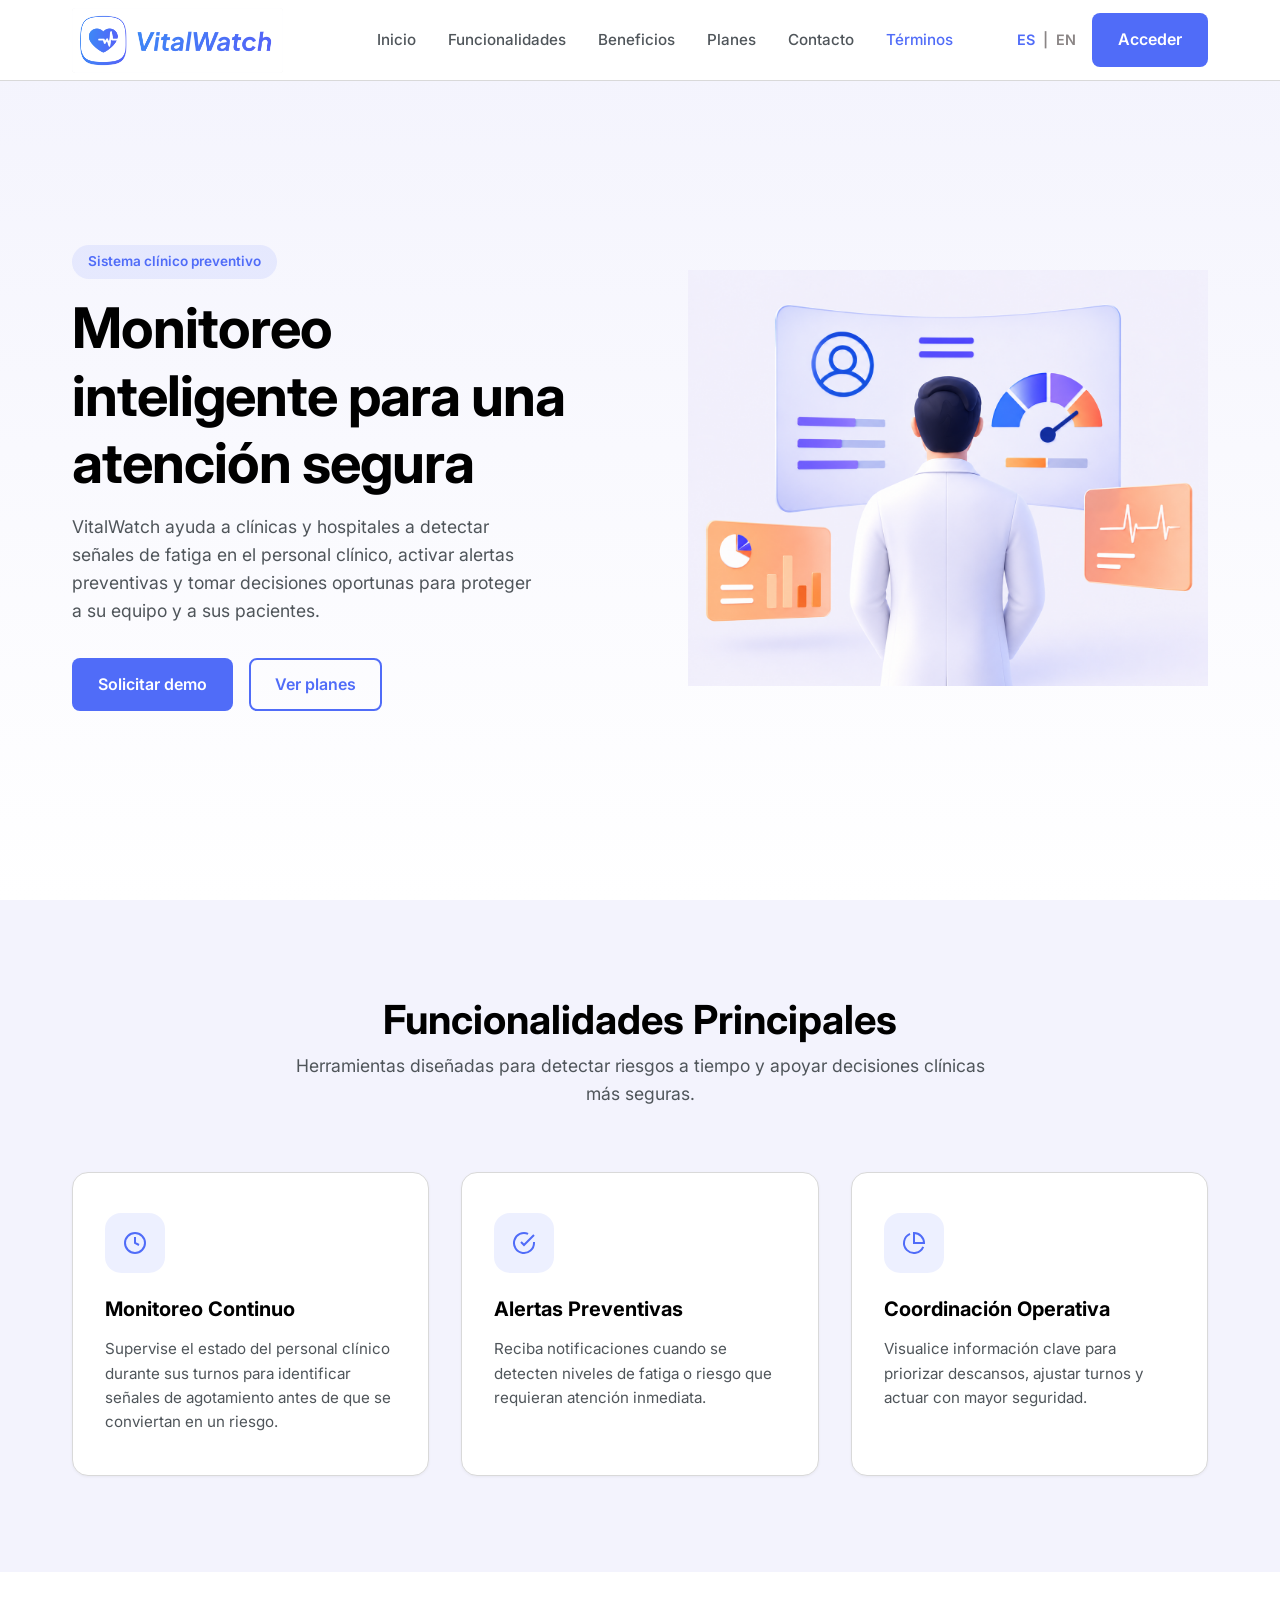
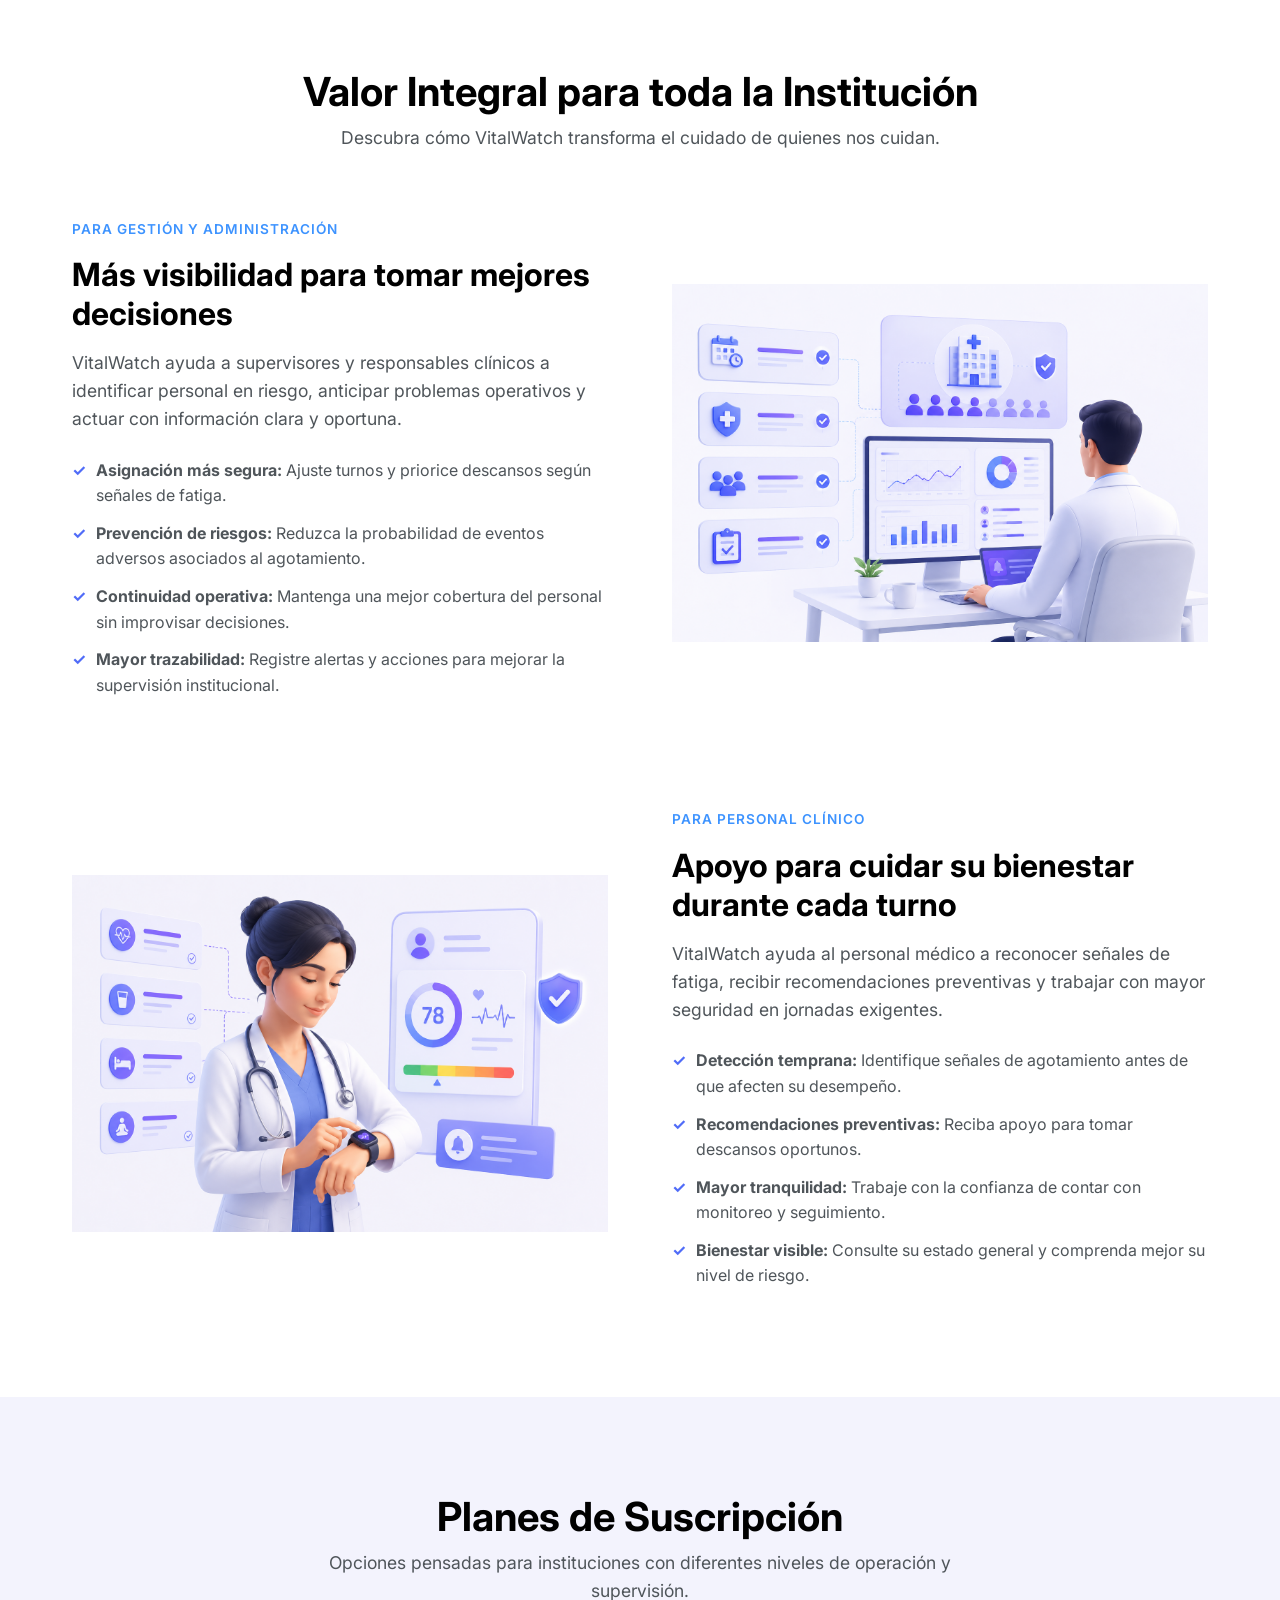
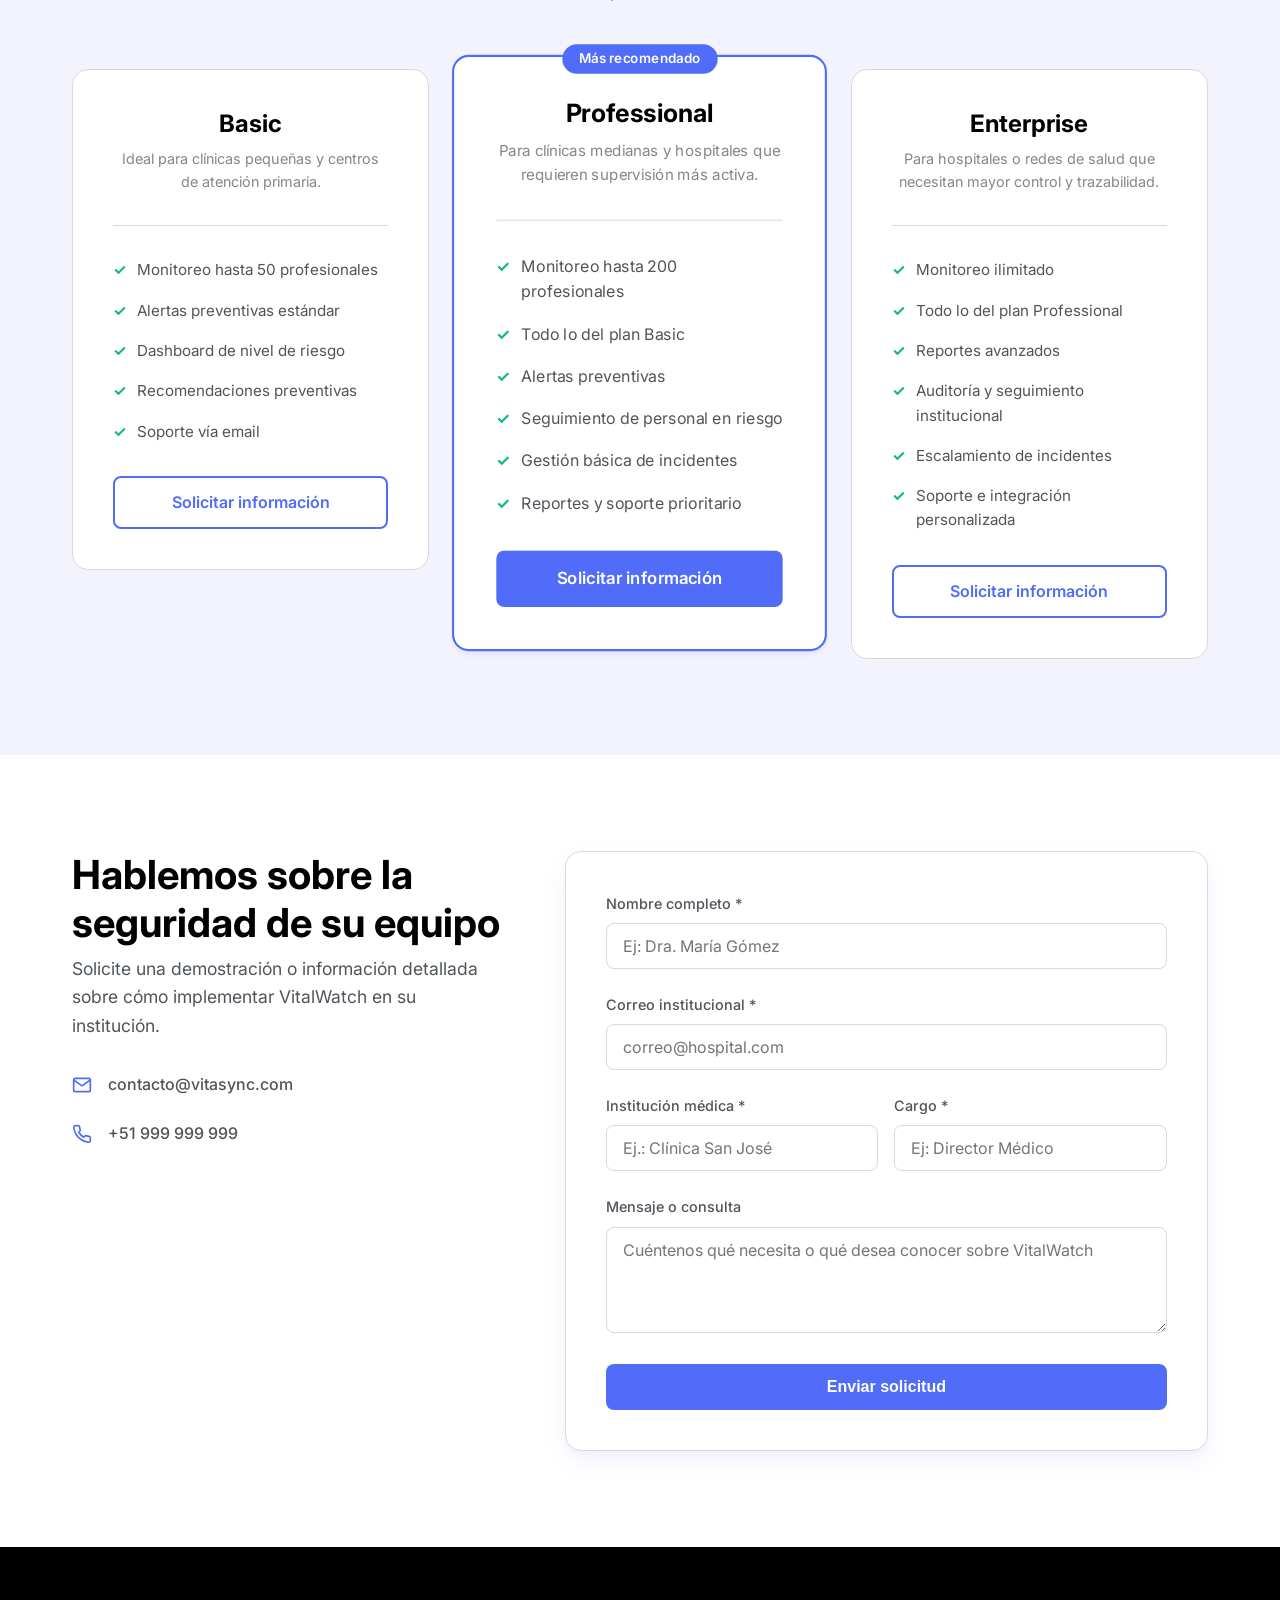
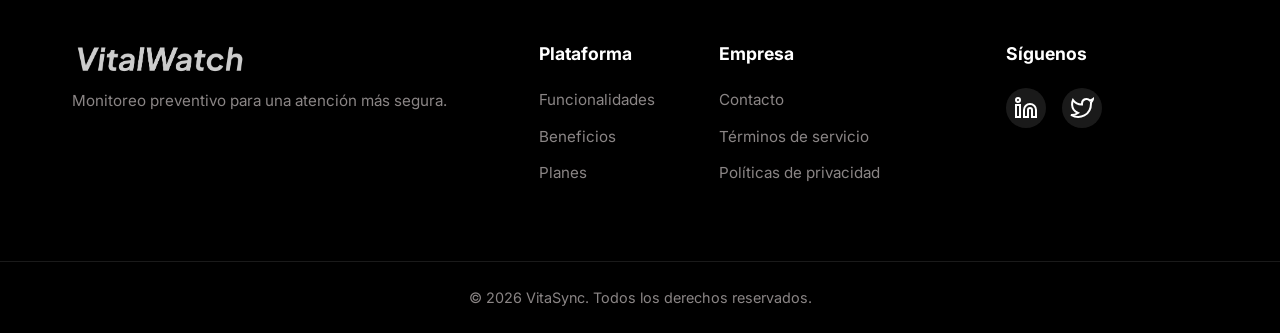
==== index.html @ 24f8541a "feat(subscription): connect landing plans to registration flow" ====
<!DOCTYPE html>
<html lang="es">

<head>
    <meta name="author" content="Equipo VitaSync">
    <meta name="description"
        content="Plataforma inteligente para el monitoreo, reporte y análisis de la fatiga en clínicas y hospitales. Optimiza la salud laboral y la seguridad del paciente con tecnología avanzada.">
    <meta name="keywords"
        content="fatiga, salud laboral, vitalwatch, clínica, hospital, prevención, monitoreo, plataforma, turnos, bienestar, personal médico">
    <meta name="copyright" content="Copyright Equipo VitaSync 2026" />
    <!--link rel="stylesheet" href="./assets/styles/desktop_styles.css"-->
    <!--link rel="stylesheet" href="./assets/styles/mobile_styles.css"-->
    <!--link href="https://fonts.googleapis.com/css2?family=Plus+Jakarta+Sans:wght@400;700&display=swap" rel="stylesheet"-->
    <!--link rel="stylesheet" href="https://cdnjs.cloudflare.com/ajax/libs/font-awesome/6.5.0/css/all.min.css"-->
    <!--script type="module" src="./assets/scripts/main.js" defer></script-->
    <!--title>VitalWatch</title-->

    <meta charset="UTF-8">
    <meta name="viewport" content="width=device-width, initial-scale=1.0">
    <title>VitalWatch | Monitoreo Inteligente para Atención Segura</title>
    <meta name="description"
        content="Plataforma de VitaSync para el monitoreo de fatiga del personal médico, prevención de riesgo clínico y continuidad operacional.">
    <link rel="preconnect" href="https://fonts.googleapis.com">
    <link rel="preconnect" href="https://fonts.gstatic.com" crossorigin>
    <link href="https://fonts.googleapis.com/css2?family=Inter:wght@300;400;500;600;700&display=swap" rel="stylesheet">
    <link rel="stylesheet" href="assets/css/styles.css">
    <link rel="icon" type="image/png" href="assets/images/logo.png">



</head>

<body>
    <!-- Header & Navigation -->
    <header class="header" id="header">
        <div class="container header-container">
            <div class="logo">
                <img src="assets/images/banner.png" alt="VitalWatch Logo" class="logo-img">
                <!-- Fallback text si no carga la imagen -->
                <span class="logo-text">VitalWatch</span>
            </div>

            <nav class="nav-menu" id="nav-menu">
                <ul class="nav-list">
                    <li><a href="index.html" class="nav-link" data-i18n="nav.home">Inicio</a></li>
                    <li><a href="index.html#funcionalidades" class="nav-link"
                            data-i18n="nav.features">Funcionalidades</a></li>
                    <li><a href="index.html#beneficios" class="nav-link" data-i18n="nav.benefits">Beneficios</a></li>
                    <li><a href="index.html#planes" class="nav-link" data-i18n="nav.plans">Planes</a></li>
                    <li><a href="index.html#contacto" class="nav-link" data-i18n="nav.contact">Contacto</a></li>
                    <li><a href="terms.html" class="nav-link active" aria-current="page"
                            data-i18n="nav.terms">Términos</a></li>
                </ul>

                <div class="nav-actions">
                    <div class="lang-selector">
                        <span class="lang active">ES</span> <span class="separator">|</span> <span
                            class="lang">EN</span>
                    </div>
                    <!-- TODO: Reemplazar "https://app.tudominio.com/login" por la URL real de tu Web App -->
                    <a href="http://localhost:4200/sign-in" rel="noopener noreferrer" class="btn btn-primary btn-login"
                        data-i18n="nav.login">Acceder</a>
                </div>
            </nav>

            <button class="mobile-toggle" id="mobile-toggle" aria-label="Abrir menú">
                <svg width="24" height="24" viewBox="0 0 24 24" fill="none" stroke="currentColor" stroke-width="2"
                    stroke-linecap="round" stroke-linejoin="round">
                    <line x1="3" y1="12" x2="21" y2="12"></line>
                    <line x1="3" y1="6" x2="21" y2="6"></line>
                    <line x1="3" y1="18" x2="21" y2="18"></line>
                </svg>
            </button>
        </div>
    </header>

    <main>
        <!-- Hero Section -->
        <section id="inicio" class="hero">
            <div class="container hero-container">
                <div class="hero-content">
                    <div class="badge" data-i18n="hero.badge">Sistema clínico preventivo</div>
                    <h1 class="hero-title" data-i18n="hero.title">Monitoreo inteligente para una atención segura</h1>
                    <p class="hero-subtitle" data-i18n="hero.subtitle">
                        VitalWatch ayuda a clínicas y hospitales a detectar señales de fatiga en el personal clínico,
                        activar alertas preventivas y tomar decisiones oportunas para proteger a su equipo y a sus
                        pacientes.
                    </p>
                    <div class="hero-cta">
                        <a href="#contacto" class="btn btn-primary" data-i18n="hero.cta.demo">Solicitar demo</a>
                        <a href="#planes" class="btn btn-outline" data-i18n="hero.cta.plans">Ver planes</a>
                    </div>
                </div>

                <img src="assets/images/monitoreo.png" alt="waza">


            </div>
        </section>

        <!-- Funcionalidades Section -->
        <section id="funcionalidades" class="section bg-light">
            <div class="container">
                <div class="section-header text-center">
                    <h2 class="section-title" data-i18n="features.title">Funcionalidades Principales</h2>
                    <p class="section-subtitle" data-i18n="features.subtitle">Herramientas diseñadas para detectar
                        riesgos a tiempo y apoyar
                        decisiones clínicas más seguras.</p>
                </div>

                <div class="features-grid">
                    <div class="feature-card">
                        <div class="feature-icon">
                            <svg width="24" height="24" viewBox="0 0 24 24" fill="none" stroke="currentColor"
                                stroke-width="2">
                                <circle cx="12" cy="12" r="10"></circle>
                                <polyline points="12 6 12 12 16 14"></polyline>
                            </svg>
                        </div>
                        <h3 class="feature-title" data-i18n="features.f1.title">Monitoreo Continuo</h3>
                        <p class="feature-desc" data-i18n="features.f1.desc">Supervise el estado del personal clínico
                            durante sus turnos para
                            identificar señales de agotamiento antes de que se conviertan en un riesgo.</p>
                    </div>
                    <div class="feature-card">
                        <div class="feature-icon">
                            <svg width="24" height="24" viewBox="0 0 24 24" fill="none" stroke="currentColor"
                                stroke-width="2">
                                <path d="M22 11.08V12a10 10 0 1 1-5.93-9.14"></path>
                                <polyline points="22 4 12 14.01 9 11.01"></polyline>
                            </svg>
                        </div>
                        <h3 class="feature-title" data-i18n="features.f2.title">Alertas Preventivas</h3>
                        <p class="feature-desc" data-i18n="features.f2.desc">Reciba notificaciones cuando se detecten
                            niveles de fatiga o riesgo que
                            requieran atención inmediata.</p>
                    </div>
                    <div class="feature-card">
                        <div class="feature-icon">
                            <svg width="24" height="24" viewBox="0 0 24 24" fill="none" stroke="currentColor"
                                stroke-width="2">
                                <path d="M21.21 15.89A10 10 0 1 1 8 2.83"></path>
                                <path d="M22 12A10 10 0 0 0 12 2v10z"></path>
                            </svg>
                        </div>
                        <h3 class="feature-title" data-i18n="features.f3.title">Coordinación Operativa</h3>
                        <p class="feature-desc" data-i18n="features.f3.desc">Visualice información clave para priorizar
                            descansos, ajustar turnos y
                            actuar con mayor seguridad.</p>
                    </div>
                </div>
            </div>
        </section>

        <!-- Beneficios Section -->
        <section id="beneficios" class="section">
            <div class="container">
                <div class="section-header text-center">
                    <h2 class="section-title" data-i18n="benefits.title">Valor Integral para toda la Institución</h2>
                    <p class="section-subtitle" data-i18n="benefits.subtitle">Descubra cómo VitalWatch transforma el
                        cuidado de quienes nos cuidan.
                    </p>
                </div>

                <div class="benefits-wrapper">
                    <!-- Beneficios Gestión -->
                    <div class="benefit-block image-right">
                        <div class="benefit-content">
                            <span class="benefit-tag" data-i18n="benefits.b1.tag">Para Gestión y Administración</span>
                            <h3 class="benefit-title" data-i18n="benefits.b1.title">Más visibilidad para tomar mejores
                                decisiones</h3>
                            <p class="benefit-desc" data-i18n="benefits.b1.desc">VitalWatch ayuda a supervisores y
                                responsables clínicos a
                                identificar personal en riesgo, anticipar problemas operativos y actuar con información
                                clara y oportuna.</p>
                            <ul class="benefit-list">
                                <li data-i18n="benefits.b1.l1"><strong>Asignación más segura:</strong> Ajuste turnos y
                                    priorice descansos según
                                    señales de fatiga.</li>
                                <li data-i18n="benefits.b1.l2"><strong>Prevención de riesgos:</strong> Reduzca la
                                    probabilidad de eventos adversos
                                    asociados al agotamiento.</li>
                                <li data-i18n="benefits.b1.l3"><strong>Continuidad operativa:</strong> Mantenga una
                                    mejor cobertura del personal
                                    sin improvisar decisiones.</li>
                                <li data-i18n="benefits.b1.l4"><strong>Mayor trazabilidad</strong> Registre alertas y
                                    acciones para mejorar la
                                    supervisión institucional.</li>
                            </ul>
                        </div>

                        <img src="assets/images/gestion_administracion.png">

                    </div>

                    <!-- Beneficios Clínico -->
                    <div class="benefit-block image-left">

                        <img src="assets/images/personal_clinico.png">
                        <div class="benefit-content">
                            <span class="benefit-tag" data-i18n="benefits.b2.tag">Para Personal Clínico</span>
                            <h3 class="benefit-title" data-i18n="benefits.b2.title">Apoyo para cuidar su bienestar
                                durante cada turno</h3>
                            <p class="benefit-desc" data-i18n="benefits.b2.desc">VitalWatch ayuda al personal médico a
                                reconocer señales de fatiga,
                                recibir recomendaciones preventivas y trabajar con mayor seguridad en jornadas
                                exigentes.</p>
                            <ul class="benefit-list">
                                <li data-i18n="benefits.b2.l1"><strong>Detección temprana:</strong> Identifique señales
                                    de agotamiento antes de que
                                    afecten su desempeño.</li>
                                <li data-i18n="benefits.b2.l2"><strong>Recomendaciones preventivas:</strong> Reciba
                                    apoyo para tomar descansos
                                    oportunos.</li>
                                <li data-i18n="benefits.b2.l3"><strong>Mayor tranquilidad:</strong> Trabaje con la
                                    confianza de contar con
                                    monitoreo y seguimiento.</li>
                                <li data-i18n="benefits.b2.l4"><strong>Bienestar visible:</strong> Consulte su estado
                                    general y comprenda mejor su
                                    nivel de riesgo.</li>
                            </ul>
                        </div>
                    </div>
                </div>
            </div>
        </section>

        <!-- Planes Section -->
        <section id="planes" class="section bg-light">
            <div class="container">
                <div class="section-header text-center">
                    <h2 class="section-title" data-i18n="plans.title">Planes de Suscripción</h2>
                    <p class="section-subtitle" data-i18n="plans.subtitle">Opciones pensadas para instituciones con
                        diferentes niveles de operación
                        y supervisión.
                    </p>
                </div>

                <div class="pricing-grid">
                    <!-- Basic Plan -->
                    <div class="pricing-card">
                        <div class="pricing-header">
                            <h3 class="plan-name" data-i18n="plans.basic.name">Basic</h3>
                            <p class="plan-desc" data-i18n="plans.basic.desc">Ideal para clínicas pequeñas y centros de
                                atención primaria.</p>
                        </div>
                        <div class="pricing-features">
                            <ul>
                                <li data-i18n="plans.basic.l1">Monitoreo hasta 50 profesionales</li>
                                <li data-i18n="plans.basic.l2">Alertas preventivas estándar</li>
                                <li data-i18n="plans.basic.l3">Dashboard de nivel de riesgo</li>
                                <li data-i18n="plans.basic.l4">Recomendaciones preventivas</li>
                                <li data-i18n="plans.basic.l5">Soporte vía email</li>
                            </ul>
                        </div>
                        <div class="pricing-cta">
                            <a href="http://localhost:4200/register-organization/basic" class="btn btn-outline plan-btn"
                                data-i18n="plans.cta">Solicitar
                                información</a>
                        </div>
                    </div>

                    <!-- Professional Plan -->
                    <div class="pricing-card popular">
                        <div class="popular-badge" data-i18n="plans.popular.badge">Más recomendado</div>
                        <div class="pricing-header">
                            <h3 class="plan-name" data-i18n="plans.pro.name">Professional</h3>
                            <p class="plan-desc" data-i18n="plans.pro.desc">Para clínicas medianas y hospitales que
                                requieren supervisión más
                                activa.</p>
                        </div>
                        <div class="pricing-features">
                            <ul>
                                <li data-i18n="plans.pro.l1">Monitoreo hasta 200 profesionales</li>
                                <li data-i18n="plans.pro.l2">Todo lo del plan Basic</li>
                                <li data-i18n="plans.pro.l3">Alertas preventivas</li>
                                <li data-i18n="plans.pro.l4">Seguimiento de personal en riesgo</li>
                                <li data-i18n="plans.pro.l5">Gestión básica de incidentes</li>
                                <li data-i18n="plans.pro.l6">Reportes y soporte prioritario</li>
                            </ul>
                        </div>
                        <div class="pricing-cta">
                            <a href="http://localhost:4200/register-organization/professional"
                                class="btn btn-primary plan-btn" data-i18n="plans.cta">Solicitar
                                información</a>
                        </div>
                    </div>

                    <!-- Enterprise Plan -->
                    <div class="pricing-card">
                        <div class="pricing-header">
                            <h3 class="plan-name" data-i18n="plans.ent.name">Enterprise</h3>
                            <p class="plan-desc" data-i18n="plans.ent.desc">Para hospitales o redes de salud que
                                necesitan mayor control y
                                trazabilidad.</p>
                        </div>
                        <div class="pricing-features">
                            <ul>
                                <li data-i18n="plans.ent.l1">Monitoreo ilimitado</li>
                                <li data-i18n="plans.ent.l2">Todo lo del plan Professional</li>
                                <li data-i18n="plans.ent.l3">Reportes avanzados</li>
                                <li data-i18n="plans.ent.l4">Auditoría y seguimiento institucional</li>
                                <li data-i18n="plans.ent.l5">Escalamiento de incidentes</li>
                                <li data-i18n="plans.ent.l6">Soporte e integración personalizada</li>
                            </ul>
                        </div>
                        <div class="pricing-cta">
                            <a href="http://localhost:4200/register-organization/enterprise"
                                class="btn btn-outline plan-btn" data-i18n="plans.cta">Solicitar
                                información</a>
                        </div>
                    </div>
                </div>
            </div>
        </section>

        <!-- Contact Section -->

        <section id="contacto" class="section">

            <div class="container contact-container">
                <div class="contact-info">
                    <h2 class="section-title" data-i18n="contact.title">Hablemos sobre la seguridad de su equipo</h2>
                    <p class="section-subtitle" style="text-align: left; margin: 0 auto 2rem 0;"
                        data-i18n="contact.subtitle">
                        Solicite una demostración o información detallada sobre cómo implementar VitalWatch en su
                        institución.
                    </p>
                    <div class="contact-details">
                        <div class="contact-item">
                            <svg width="20" height="20" viewBox="0 0 24 24" fill="none" stroke="currentColor"
                                stroke-width="2">
                                <path d="M4 4h16c1.1 0 2 .9 2 2v12c0 1.1-.9 2-2 2H4c-1.1 0-2-.9-2-2V6c0-1.1.9-2 2-2z">
                                </path>
                                <polyline points="22,6 12,13 2,6"></polyline>
                            </svg>
                            <span>contacto@vitasync.com</span>
                        </div>
                        <div class="contact-item">
                            <svg width="20" height="20" viewBox="0 0 24 24" fill="none" stroke="currentColor"
                                stroke-width="2">
                                <path
                                    d="M22 16.92v3a2 2 0 0 1-2.18 2 19.79 19.79 0 0 1-8.63-3.07 19.5 19.5 0 0 1-6-6 19.79 19.79 0 0 1-3.07-8.67A2 2 0 0 1 4.11 2h3a2 2 0 0 1 2 1.72 12.84 12.84 0 0 0 .7 2.81 2 2 0 0 1-.45 2.11L8.09 9.91a16 16 0 0 0 6 6l1.27-1.27a2 2 0 0 1 2.11-.45 12.84 12.84 0 0 0 2.81.7A2 2 0 0 1 22 16.92z">
                                </path>
                            </svg>
                            <span>+51 999 999 999</span>
                        </div>
                    </div>
                </div>

                <div class="contact-form-wrapper">
                    <form id="contactForm" class="contact-form">
                        <div class="form-group">
                            <label for="nombre" data-i18n="contact.form.name">Nombre completo *</label>
                            <input type="text" id="nombre" name="nombre" required placeholder="Ej: Dra. María Gómez"
                                data-i18n="contact.form.name.ph">
                        </div>
                        <div class="form-group">
                            <label for="correo" data-i18n="contact.form.email">Correo institucional *</label>
                            <input type="email" id="correo" name="correo" required placeholder="correo@hospital.com"
                                data-i18n="contact.form.email.ph">
                        </div>
                        <div class="form-row">
                            <div class="form-group">
                                <label for="institucion" data-i18n="contact.form.inst">Institución médica *</label>
                                <input type="text" id="institucion" name="institucion" required
                                    placeholder="Ej.: Clínica San José" data-i18n="contact.form.inst.ph">
                            </div>
                            <div class="form-group">
                                <label for="cargo" data-i18n="contact.form.role">Cargo *</label>
                                <input type="text" id="cargo" name="cargo" required placeholder="Ej: Director Médico"
                                    data-i18n="contact.form.role.ph">
                            </div>
                        </div>
                        <div class="form-group">
                            <label for="mensaje" data-i18n="contact.form.msg">Mensaje o consulta</label>
                            <textarea id="mensaje" name="mensaje" rows="4"
                                placeholder="Cuéntenos qué necesita o qué desea conocer sobre VitalWatch"
                                data-i18n="contact.form.msg.ph"></textarea>
                        </div>
                        <button type="submit" class="btn btn-primary btn-block" data-i18n="contact.form.submit">Enviar
                            solicitud</button>

                        <div id="formSuccess" class="form-success hidden">
                            <svg width="24" height="24" viewBox="0 0 24 24" fill="none" stroke="#22c55e"
                                stroke-width="2">
                                <path d="M22 11.08V12a10 10 0 1 1-5.93-9.14"></path>
                                <polyline points="22 4 12 14.01 9 11.01"></polyline>
                            </svg>
                            <span data-i18n="contact.form.success">¡Mensaje recibido! Nos contactaremos a la
                                brevedad.</span>
                        </div>
                    </form>
                </div>
            </div>
        </section>

        <!-- Footer -->
        <footer class="footer">
            <div class="container footer-container">
                <div class="footer-brand">
                    <img src="assets/images/text-title.png" alt="VitaSync Logo" class="footer-logo"
                        style="filter: brightness(0) invert(1); opacity: 0.8; height: 30px;">
                    <p class="footer-tagline" data-i18n="footer.tagline">Monitoreo preventivo para una atención más
                        segura.</p>
                </div>

                <div class="footer-links">
                    <div class="link-column">
                        <h4 data-i18n="footer.platform">Plataforma</h4>
                        <a href="#funcionalidades" data-i18n="nav.features">Funcionalidades</a>
                        <a href="#beneficios" data-i18n="nav.benefits">Beneficios</a>
                        <a href="#planes" data-i18n="nav.plans">Planes</a>
                    </div>
                    <div class="link-column">
                        <h4 data-i18n="footer.company">Empresa</h4>
                        <a href="#contacto" data-i18n="nav.contact">Contacto</a>
                        <a href="terms.html" data-i18n="footer.tos">Términos de servicio</a>
                        <a href="#" data-i18n="footer.privacy">Políticas de privacidad</a>
                    </div>
                </div>

                <div class="footer-social">
                    <h4 data-i18n="footer.follow">Síguenos</h4>
                    <div class="social-icons">
                        <a href="#" aria-label="LinkedIn">
                            <svg width="24" height="24" viewBox="0 0 24 24" fill="none" stroke="currentColor"
                                stroke-width="2">
                                <path
                                    d="M16 8a6 6 0 0 1 6 6v7h-4v-7a2 2 0 0 0-2-2 2 2 0 0 0-2 2v7h-4v-7a6 6 0 0 1 6-6z">
                                </path>
                                <rect x="2" y="9" width="4" height="12"></rect>
                                <circle cx="4" cy="4" r="2"></circle>
                            </svg>
                        </a>
                        <a href="#" aria-label="Twitter">
                            <svg width="24" height="24" viewBox="0 0 24 24" fill="none" stroke="currentColor"
                                stroke-width="2">
                                <path
                                    d="M23 3a10.9 10.9 0 0 1-3.14 1.53 4.48 4.48 0 0 0-7.86 3v1A10.66 10.66 0 0 1 3 4s-4 9 5 13a11.64 11.64 0 0 1-7 2c9 5 20 0 20-11.5a4.5 4.5 0 0 0-.08-.83A7.72 7.72 0 0 0 23 3z">
                                </path>
                            </svg>
                        </a>
                    </div>
                </div>
            </div>
            <div class="footer-bottom">
                <div class="container">
                    <p data-i18n="footer.copy">&copy; 2026 VitaSync. Todos los derechos reservados.</p>
                </div>
            </div>
        </footer>

        <script src="assets/scripts/i18n.js"></script>
        <script src="assets/scripts/main.js"></script>
</body>

</html>
---- assets/css/styles.css ----
/* ==========================================================================
   CSS Variables & Tokens
   ========================================================================== */
:root {
    /* Colors */
    --primary-500: #506CF8;
    --primary-400: #65A8FB;
    --primary-600: #3D93FF;
    --primary-700: #1678F2;

    --neutral-900: #000000;
    --neutral-700: #4F555A;
    --neutral-400: #8A8585;
    --neutral-200: #D9D9D9;

    --bg-light: #F3F3FD;
    --bg-white: #FFFFFF;

    --success: #10B981;
    --warning: #F59E0B;
    --danger: #EF4444;

    /* Typography */
    --font-main: 'Inter', sans-serif;

    /* Spacing */
    --space-sm: 0.5rem;
    --space-md: 1rem;
    --space-lg: 2rem;
    --space-xl: 4rem;
    --space-2xl: 6rem;

    /* Effects */
    --shadow-sm: 0 1px 3px rgba(0, 0, 0, 0.05);
    --shadow-md: 0 4px 6px -1px rgba(0, 0, 0, 0.05), 0 2px 4px -1px rgba(0, 0, 0, 0.03);
    --shadow-lg: 0 10px 25px -3px rgba(80, 108, 248, 0.1), 0 4px 6px -2px rgba(80, 108, 248, 0.05);
    --radius-md: 8px;
    --radius-lg: 16px;
    --transition: all 0.3s ease;
}

/* ==========================================================================
   Reset & Base Styles
   ========================================================================== */
* {
    margin: 0;
    padding: 0;
    box-sizing: border-box;
}

html {
    scroll-behavior: smooth;
}

body {
    font-family: var(--font-main);
    color: var(--neutral-700);
    line-height: 1.6;
    background-color: var(--bg-white);
    overflow-x: hidden;
}

h1,
h2,
h3,
h4,
h5,
h6 {
    color: var(--neutral-900);
    font-weight: 700;
    line-height: 1.2;
}

a {
    text-decoration: none;
    color: var(--primary-500);
    transition: var(--transition);
}

ul {
    list-style: none;
}

img {
    max-width: 100%;
    height: auto;
    display: block;
}

/* Utilities */
.container {
    width: 100%;
    max-width: 1200px;
    margin: 0 auto;
    padding: 0 var(--space-lg);
}

.text-center {
    text-align: center;
}

.bg-light {
    background-color: var(--bg-light);
}

.hidden {
    display: none !important;
}

/* ==========================================================================
   Buttons
   ========================================================================== */
.btn {
    display: inline-flex;
    align-items: center;
    justify-content: center;
    padding: 0.75rem 1.5rem;
    border-radius: var(--radius-md);
    font-weight: 600;
    font-size: 1rem;
    cursor: pointer;
    transition: var(--transition);
    border: 2px solid transparent;
}

.btn-primary {
    background-color: var(--primary-500);
    color: var(--bg-white);
}

.btn-primary:hover {
    background-color: var(--primary-700);
    transform: translateY(-2px);
    box-shadow: var(--shadow-md);
}

.btn-outline {
    background-color: transparent;
    color: var(--primary-500);
    border-color: var(--primary-500);
}

.btn-outline:hover {
    background-color: var(--primary-500);
    color: var(--bg-white);
}

.btn-text {
    background: none;
    padding: 0;
    color: var(--primary-500);
}

.btn-text:hover {
    color: var(--primary-700);
}

.btn-block {
    width: 100%;
}

/* ==========================================================================
   Header & Navigation
   ========================================================================== */
.header {
    position: fixed;
    top: 0;
    left: 0;
    width: 100%;
    background-color: rgba(255, 255, 255, 0.95);
    backdrop-filter: blur(10px);
    z-index: 1000;
    border-bottom: 1px solid var(--neutral-200);
    transition: var(--transition);
}

.header.scrolled {
    box-shadow: var(--shadow-sm);
}

.header-container {
    display: flex;
    justify-content: space-between;
    align-items: center;
    height: 80px;
}

.logo {
    display: flex;
    align-items: center;
}

.logo-img {
    height: 65px;
    /* fallback style if img is missing */
    background-color: #f0f0f0;
    border-radius: 4px;
}

.logo-text {
    font-weight: 700;
    font-size: 1.5rem;
    color: var(--primary-500);
    display: none;
    /* Show only if image fails via JS or just hidden initially */
}

/* Triggered by JS if img fails */
.logo-img.error {
    display: none;
}

.logo-img.error+.logo-text {
    display: block;
}

.nav-menu {
    display: flex;
    align-items: center;
    gap: var(--space-xl);
}

.nav-list {
    display: flex;
    gap: var(--space-lg);
}

.nav-link {
    color: var(--neutral-700);
    font-weight: 500;
    font-size: 0.95rem;
}

.nav-link:hover,
.nav-link.active {
    color: var(--primary-500);
}

.nav-actions {
    display: flex;
    align-items: center;
    gap: var(--space-md);
}

.lang-selector {
    font-weight: 600;
    font-size: 0.9rem;
    color: var(--neutral-400);
    cursor: pointer;
    user-select: none;
}

.lang.active {
    color: var(--primary-500);
}

.separator {
    margin: 0 4px;
}

.mobile-toggle {
    display: none;
    background: none;
    border: none;
    color: var(--neutral-900);
    cursor: pointer;
}

/* ==========================================================================
   Hero Section
   ========================================================================== */
.hero {
    padding-top: 120px;
    /* Account for fixed header */
    padding-bottom: var(--space-xl);
    background: linear-gradient(180deg, var(--bg-light) 0%, var(--bg-white) 100%);
    min-height: 100vh;
    display: flex;
    align-items: center;
}

.hero-container {
    display: grid;
    grid-template-columns: 1fr 1fr;
    gap: var(--space-2xl);
    align-items: center;
}

.badge {
    display: inline-block;
    padding: 0.4rem 1rem;
    background-color: rgba(80, 108, 248, 0.1);
    color: var(--primary-500);
    border-radius: 50px;
    font-weight: 600;
    font-size: 0.85rem;
    margin-bottom: var(--space-md);
}

.hero-title {
    font-size: 3.5rem;
    margin-bottom: var(--space-md);
    letter-spacing: -1px;
}

.hero-subtitle {
    font-size: 1.1rem;
    color: var(--neutral-700);
    margin-bottom: var(--space-lg);
    max-width: 90%;
}

.hero-cta {
    display: flex;
    gap: var(--space-md);
}

/* Dashboard Mockup (HTML/CSS visual) */
.hero-visual {
    position: relative;
}

.dashboard-mockup {
    background-color: var(--bg-white);
    border-radius: var(--radius-lg);
    box-shadow: var(--shadow-lg);
    border: 1px solid var(--neutral-200);
    overflow: hidden;
    transform: perspective(1000px) rotateY(-5deg) rotateX(5deg);
    transition: var(--transition);
}

.dashboard-mockup:hover {
    transform: perspective(1000px) rotateY(0deg) rotateX(0deg);
}

.mockup-header {
    background-color: #FAFAFA;
    padding: 1rem;
    border-bottom: 1px solid var(--neutral-200);
    display: flex;
    align-items: center;
}

.mockup-dots {
    display: flex;
    gap: 6px;
    margin-right: 1rem;
}

.mockup-dots span {
    width: 10px;
    height: 10px;
    border-radius: 50%;
}

.mockup-dots span:nth-child(1) {
    background-color: #FF5F56;
}

.mockup-dots span:nth-child(2) {
    background-color: #FFBD2E;
}

.mockup-dots span:nth-child(3) {
    background-color: #27C93F;
}

.mockup-title {
    font-size: 0.85rem;
    font-weight: 600;
    color: var(--neutral-400);
}

.mockup-body {
    padding: 2rem;
    display: flex;
    flex-direction: column;
    gap: 1.5rem;
    background-color: #FAFCFF;
}

.mockup-card {
    background: var(--bg-white);
    padding: 1.25rem;
    border-radius: var(--radius-md);
    box-shadow: var(--shadow-sm);
    display: flex;
    align-items: center;
    gap: 1rem;
    border: 1px solid rgba(80, 108, 248, 0.1);
}

.card-icon {
    width: 48px;
    height: 48px;
    border-radius: 12px;
    display: flex;
    align-items: center;
    justify-content: center;
}

.alert-icon {
    background-color: rgba(239, 68, 68, 0.1);
    color: var(--danger);
}

.fatigue-icon {
    background-color: rgba(245, 158, 11, 0.1);
    color: var(--warning);
}

.card-info h4 {
    font-size: 0.9rem;
    color: var(--neutral-400);
    margin-bottom: 0.25rem;
}

.status-high {
    color: var(--danger);
    font-weight: 600;
    font-size: 1.1rem;
}

.progress-bar {
    width: 100%;
    height: 6px;
    background-color: var(--neutral-200);
    border-radius: 10px;
    margin: 6px 0;
}

.progress-fill {
    height: 100%;
    background-color: var(--warning);
    border-radius: 10px;
}

.status-text {
    font-size: 0.8rem;
    font-weight: 500;
}

.stats-card {
    display: grid;
    grid-template-columns: 1fr 1fr;
    gap: 1rem;
}

.stat-item {
    display: flex;
    flex-direction: column;
}

.stat-value {
    font-size: 1.5rem;
    font-weight: 700;
    color: var(--primary-500);
}

.stat-label {
    font-size: 0.8rem;
    color: var(--neutral-400);
}

/* ==========================================================================
   Sections General
   ========================================================================== */
.section {
    padding: var(--space-2xl) 0;
}

.section-header {
    margin-bottom: var(--space-xl);
    max-width: 700px;
    margin-left: auto;
    margin-right: auto;
}

.section-title {
    font-size: 2.5rem;
    margin-bottom: var(--space-sm);
}

.section-subtitle {
    font-size: 1.1rem;
    color: var(--neutral-700);
}

/* ==========================================================================
   Funcionalidades
   ========================================================================== */
.features-grid {
    display: grid;
    grid-template-columns: repeat(3, 1fr);
    gap: var(--space-lg);
}

.feature-card {
    background-color: var(--bg-white);
    padding: 2.5rem 2rem;
    border-radius: var(--radius-lg);
    box-shadow: var(--shadow-sm);
    transition: var(--transition);
    border: 1px solid var(--neutral-200);
}

.feature-card:hover {
    transform: translateY(-5px);
    box-shadow: var(--shadow-lg);
    border-color: var(--primary-400);
}

.feature-icon {
    width: 60px;
    height: 60px;
    background-color: rgba(80, 108, 248, 0.1);
    color: var(--primary-500);
    border-radius: 16px;
    display: flex;
    align-items: center;
    justify-content: center;
    margin-bottom: 1.5rem;
}

.feature-title {
    font-size: 1.25rem;
    margin-bottom: 1rem;
}

.feature-desc {
    color: var(--neutral-700);
    font-size: 0.95rem;
}

/* ==========================================================================
   Beneficios
   ========================================================================== */
.benefits-wrapper {
    display: flex;
    flex-direction: column;
    gap: var(--space-2xl);
}

.benefit-block {
    display: grid;
    grid-template-columns: 1fr 1fr;
    gap: var(--space-xl);
    align-items: center;
}

.benefit-tag {
    display: inline-block;
    color: var(--primary-600);
    font-weight: 600;
    text-transform: uppercase;
    letter-spacing: 1px;
    font-size: 0.85rem;
    margin-bottom: 1rem;
}

.benefit-title {
    font-size: 2rem;
    margin-bottom: 1rem;
}

.benefit-desc {
    font-size: 1.1rem;
    margin-bottom: 1.5rem;
}

.benefit-list li {
    margin-bottom: 0.75rem;
    padding-left: 1.5rem;
    position: relative;
}

.benefit-list li::before {
    content: "✓";
    position: absolute;
    left: 0;
    color: var(--primary-500);
    font-weight: bold;
}

.placeholder-img {
    width: 100%;
    height: 400px;
    border-radius: var(--radius-lg);
    display: flex;
    align-items: center;
    justify-content: center;
    box-shadow: var(--shadow-md);
}

/* ==========================================================================
   Planes de Suscripción
   ========================================================================== */
.pricing-grid {
    display: grid;
    grid-template-columns: repeat(3, 1fr);
    gap: var(--space-lg);
    align-items: start;
}

.pricing-card {
    background-color: var(--bg-white);
    border: 1px solid var(--neutral-200);
    border-radius: var(--radius-lg);
    padding: 2.5rem;
    position: relative;
    transition: var(--transition);
}

.pricing-card:hover {
    box-shadow: var(--shadow-lg);
}

.pricing-card.popular {
    border: 2px solid var(--primary-500);
    transform: scale(1.05);
    box-shadow: var(--shadow-md);
}

.popular-badge {
    position: absolute;
    top: -12px;
    left: 50%;
    transform: translateX(-50%);
    background-color: var(--primary-500);
    color: var(--bg-white);
    padding: 0.25rem 1rem;
    border-radius: 20px;
    font-size: 0.8rem;
    font-weight: 600;
}

.pricing-header {
    text-align: center;
    margin-bottom: 2rem;
    padding-bottom: 2rem;
    border-bottom: 1px solid var(--neutral-200);
}

.plan-name {
    font-size: 1.5rem;
    margin-bottom: 0.5rem;
}

.plan-desc {
    color: var(--neutral-400);
    font-size: 0.9rem;
}

.pricing-features ul li {
    margin-bottom: 1rem;
    padding-left: 1.5rem;
    position: relative;
    font-size: 0.95rem;
}

.pricing-features ul li::before {
    content: "✓";
    position: absolute;
    left: 0;
    color: var(--success);
    font-weight: bold;
}

.pricing-cta {
    margin-top: 2rem;
}

.plan-btn {
    width: 100%;
}

/* ==========================================================================
   Contacto
   ========================================================================== */
.contact-container {
    display: grid;
    grid-template-columns: 1fr 1.5fr;
    gap: var(--space-xl);
}

.contact-details {
    display: flex;
    flex-direction: column;
    gap: 1.5rem;
}

.contact-item {
    display: flex;
    align-items: center;
    gap: 1rem;
    color: var(--primary-500);
}

.contact-item span {
    color: var(--neutral-700);
    font-weight: 500;
}

.contact-form-wrapper {
    background-color: var(--bg-white);
    padding: 2.5rem;
    border-radius: var(--radius-lg);
    box-shadow: var(--shadow-lg);
    border: 1px solid var(--neutral-200);
}

.form-row {
    display: grid;
    grid-template-columns: 1fr 1fr;
    gap: 1rem;
}

.form-group {
    margin-bottom: 1.5rem;
}

.form-group label {
    display: block;
    margin-bottom: 0.5rem;
    font-weight: 500;
    font-size: 0.9rem;
}

.form-group input,
.form-group textarea {
    width: 100%;
    padding: 0.75rem 1rem;
    border: 1px solid var(--neutral-200);
    border-radius: var(--radius-md);
    font-family: var(--font-main);
    font-size: 1rem;
    transition: var(--transition);
}

.form-group input:focus,
.form-group textarea:focus {
    outline: none;
    border-color: var(--primary-500);
    box-shadow: 0 0 0 3px rgba(80, 108, 248, 0.2);
}

.form-success {
    margin-top: 1.5rem;
    padding: 1rem;
    background-color: rgba(16, 185, 129, 0.1);
    color: var(--success);
    border-radius: var(--radius-md);
    display: flex;
    align-items: center;
    gap: 0.5rem;
    font-weight: 500;
}

/* ==========================================================================
   Términos del Servicio
   ========================================================================== */
.terms-card {
    background-color: var(--bg-white);
    padding: 3rem;
    border-radius: var(--radius-lg);
    box-shadow: var(--shadow-md);
    text-align: center;
    max-width: 800px;
    margin: 0 auto;
}

.terms-icon {
    width: 64px;
    height: 64px;
    background-color: var(--bg-light);
    color: var(--primary-500);
    border-radius: 50%;
    display: flex;
    align-items: center;
    justify-content: center;
    margin: 0 auto 1.5rem auto;
}

.terms-title {
    margin-bottom: 1rem;
}

.terms-summary {
    color: var(--neutral-700);
    margin-bottom: 1.5rem;
}

.terms-details {
    text-align: left;
    margin-top: 2rem;
    animation: fadeIn 0.3s ease;
}

.terms-details hr {
    border: 0;
    height: 1px;
    background-color: var(--neutral-200);
    margin-bottom: 2rem;
}

.terms-details h4 {
    margin-bottom: 0.5rem;
    color: var(--primary-700);
}

.terms-details p {
    margin-bottom: 1.5rem;
    font-size: 0.95rem;
}

@keyframes fadeIn {
    from {
        opacity: 0;
        transform: translateY(-10px);
    }

    to {
        opacity: 1;
        transform: translateY(0);
    }
}

/* ==========================================================================
   Footer
   ========================================================================== */
.footer {
    background-color: var(--neutral-900);
    color: var(--bg-white);
    padding-top: var(--space-2xl);
}

.footer-container {
    display: grid;
    grid-template-columns: 2fr 2fr 1fr;
    gap: var(--space-xl);
    margin-bottom: var(--space-xl);
}

.footer-tagline {
    color: var(--neutral-400);
    margin-top: 1rem;
    font-size: 0.95rem;
}

.footer-links {
    display: flex;
    gap: var(--space-xl);
}

.link-column h4,
.footer-social h4 {
    color: var(--bg-white);
    margin-bottom: 1.5rem;
    font-size: 1.1rem;
}

.link-column a {
    display: block;
    color: var(--neutral-400);
    margin-bottom: 0.75rem;
    font-size: 0.95rem;
}

.link-column a:hover {
    color: var(--primary-400);
}

.social-icons {
    display: flex;
    gap: 1rem;
}

.social-icons a {
    display: flex;
    align-items: center;
    justify-content: center;
    width: 40px;
    height: 40px;
    background-color: rgba(255, 255, 255, 0.1);
    color: var(--bg-white);
    border-radius: 50%;
    transition: var(--transition);
}

.social-icons a:hover {
    background-color: var(--primary-500);
    transform: translateY(-3px);
}

.footer-bottom {
    border-top: 1px solid rgba(255, 255, 255, 0.1);
    padding: 1.5rem 0;
    text-align: center;
    color: var(--neutral-400);
    font-size: 0.9rem;
}

/* ==========================================================================
   Media Queries (Responsive)
   ========================================================================== */
@media (max-width: 1024px) {
    .hero-title {
        font-size: 3rem;
    }

    .features-grid {
        grid-template-columns: repeat(2, 1fr);
    }

    .pricing-grid {
        grid-template-columns: 1fr;
        max-width: 600px;
        margin: 0 auto;
    }

    .pricing-card.popular {
        transform: none;
    }
}

@media (max-width: 900px) {
    .nav-menu {
        position: fixed;
        top: 80px;
        left: -100%;
        width: 100%;
        height: calc(100vh - 80px);
        background-color: var(--bg-white);
        flex-direction: column;
        justify-content: flex-start;
        padding: 2rem;
        transition: var(--transition);
        box-shadow: 0 10px 15px -3px rgba(0, 0, 0, 0.1);
    }

    .nav-menu.active {
        left: 0;
    }

    .nav-list {
        flex-direction: column;
        width: 100%;
        align-items: center;
        gap: 1.5rem;
        margin-bottom: 2rem;
    }

    .nav-link {
        font-size: 1.2rem;
    }

    .nav-actions {
        flex-direction: column;
        width: 100%;
        gap: 1.5rem;
    }

    .btn-login {
        width: 100%;
        max-width: 300px;
    }

    .mobile-toggle {
        display: block;
    }

    .logo-img {
        height: 35px;
    }

    .hero-container {
        grid-template-columns: 1fr;
        text-align: center;
    }

    .hero-subtitle {
        margin: 0 auto 2rem auto;
    }

    .hero-cta {
        justify-content: center;
    }

    .dashboard-mockup {
        transform: none;
        margin-top: 2rem;
    }

    .dashboard-mockup:hover {
        transform: none;
    }

    .contact-container {
        grid-template-columns: 1fr;
    }

    .contact-info {
        text-align: center;
    }

    .section-subtitle {
        text-align: center !important;
        margin: 0 auto 2rem auto !important;
    }

    .contact-details {
        align-items: center;
    }

    .footer-container {
        grid-template-columns: 1fr;
        text-align: center;
    }

    .footer-brand {
        display: flex;
        flex-direction: column;
        align-items: center;
    }

    .footer-links {
        justify-content: center;
        flex-wrap: wrap;
    }

    .social-icons {
        justify-content: center;
    }
}

@media (max-width: 768px) {
    .hero-title {
        font-size: 2.5rem;
    }

    .features-grid {
        grid-template-columns: 1fr;
    }

    .benefit-block {
        grid-template-columns: 1fr;
        text-align: center;
    }

    .benefit-block.image-left .benefit-visual {
        order: -1;
    }

    .benefit-list li {
        text-align: left;
    }

    .form-row {
        grid-template-columns: 1fr;
    }

    .terms-card {
        padding: 1.5rem;
    }
}

.terms-page-header {
    text-align: center;
    margin-bottom: 4rem;
}

.terms-page-content {
    max-width: 1000px;
    margin: 0 auto;
    padding-left: 2rem;
}
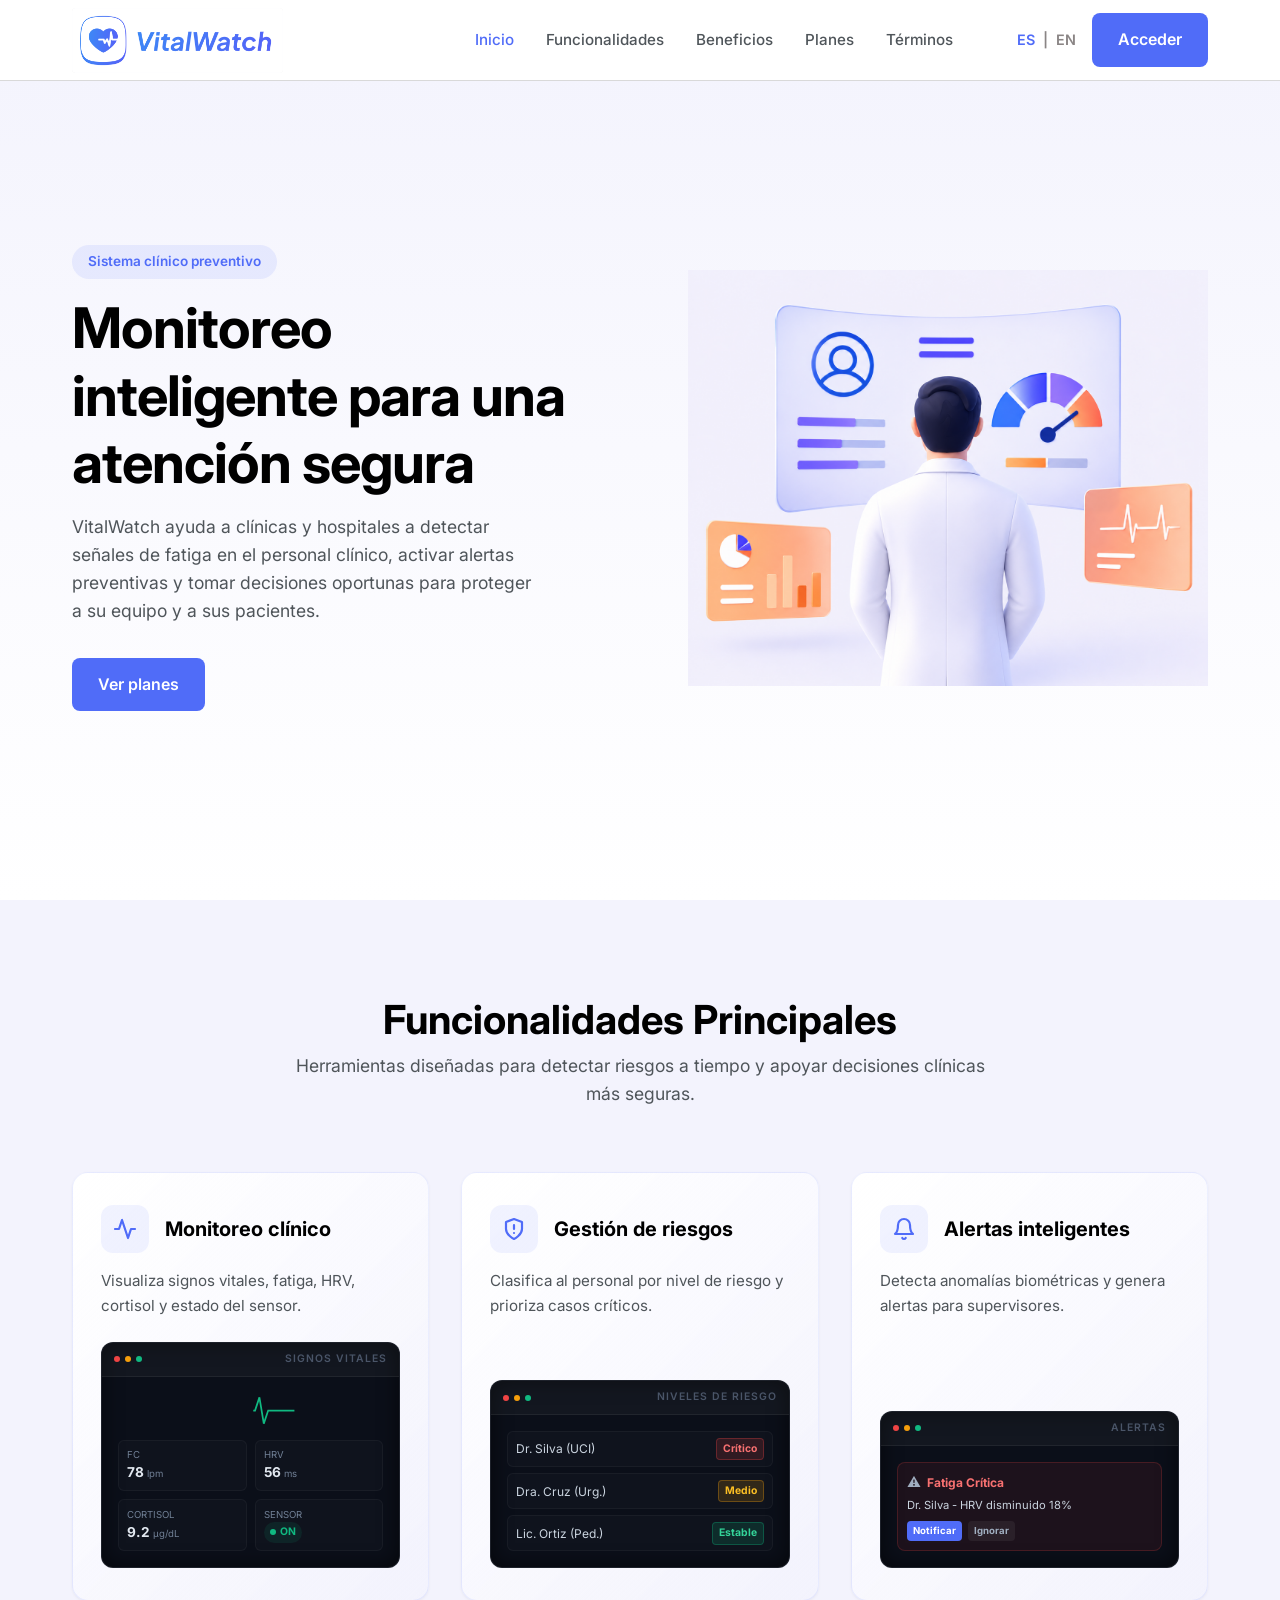
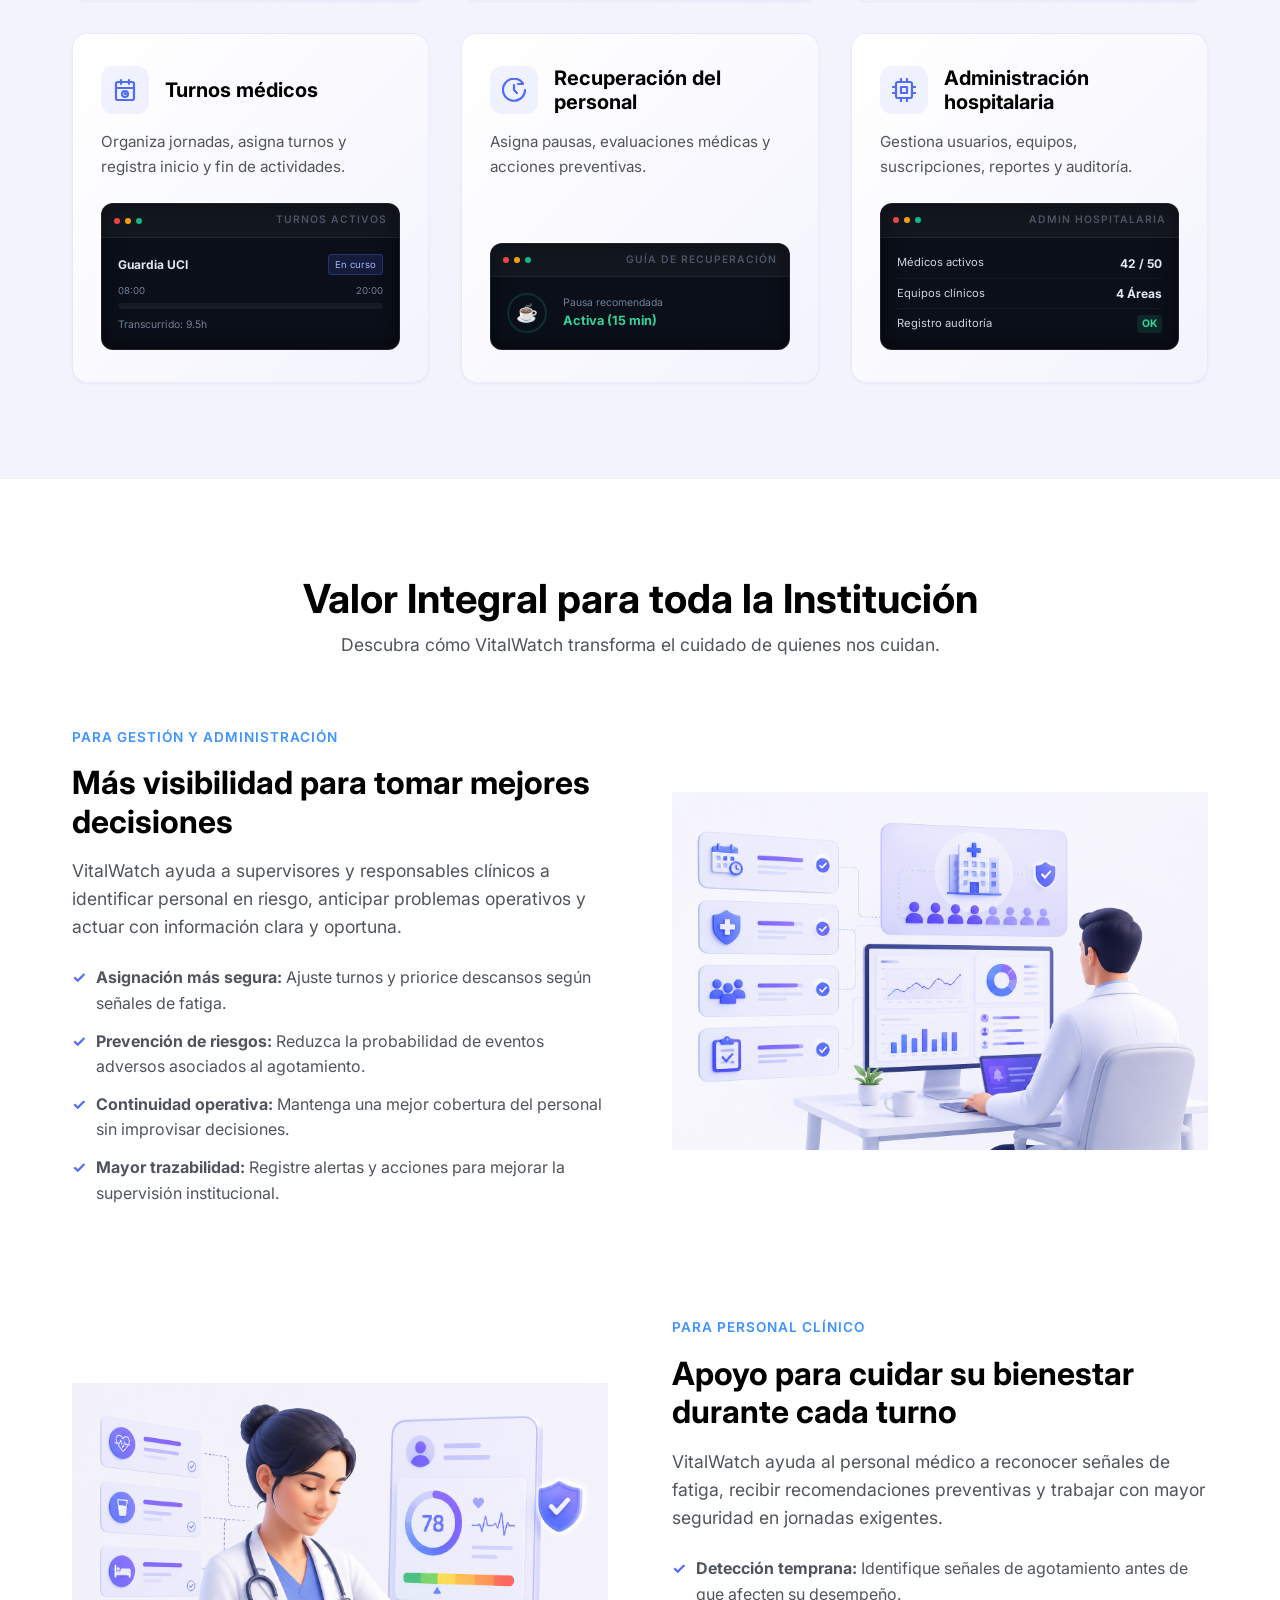
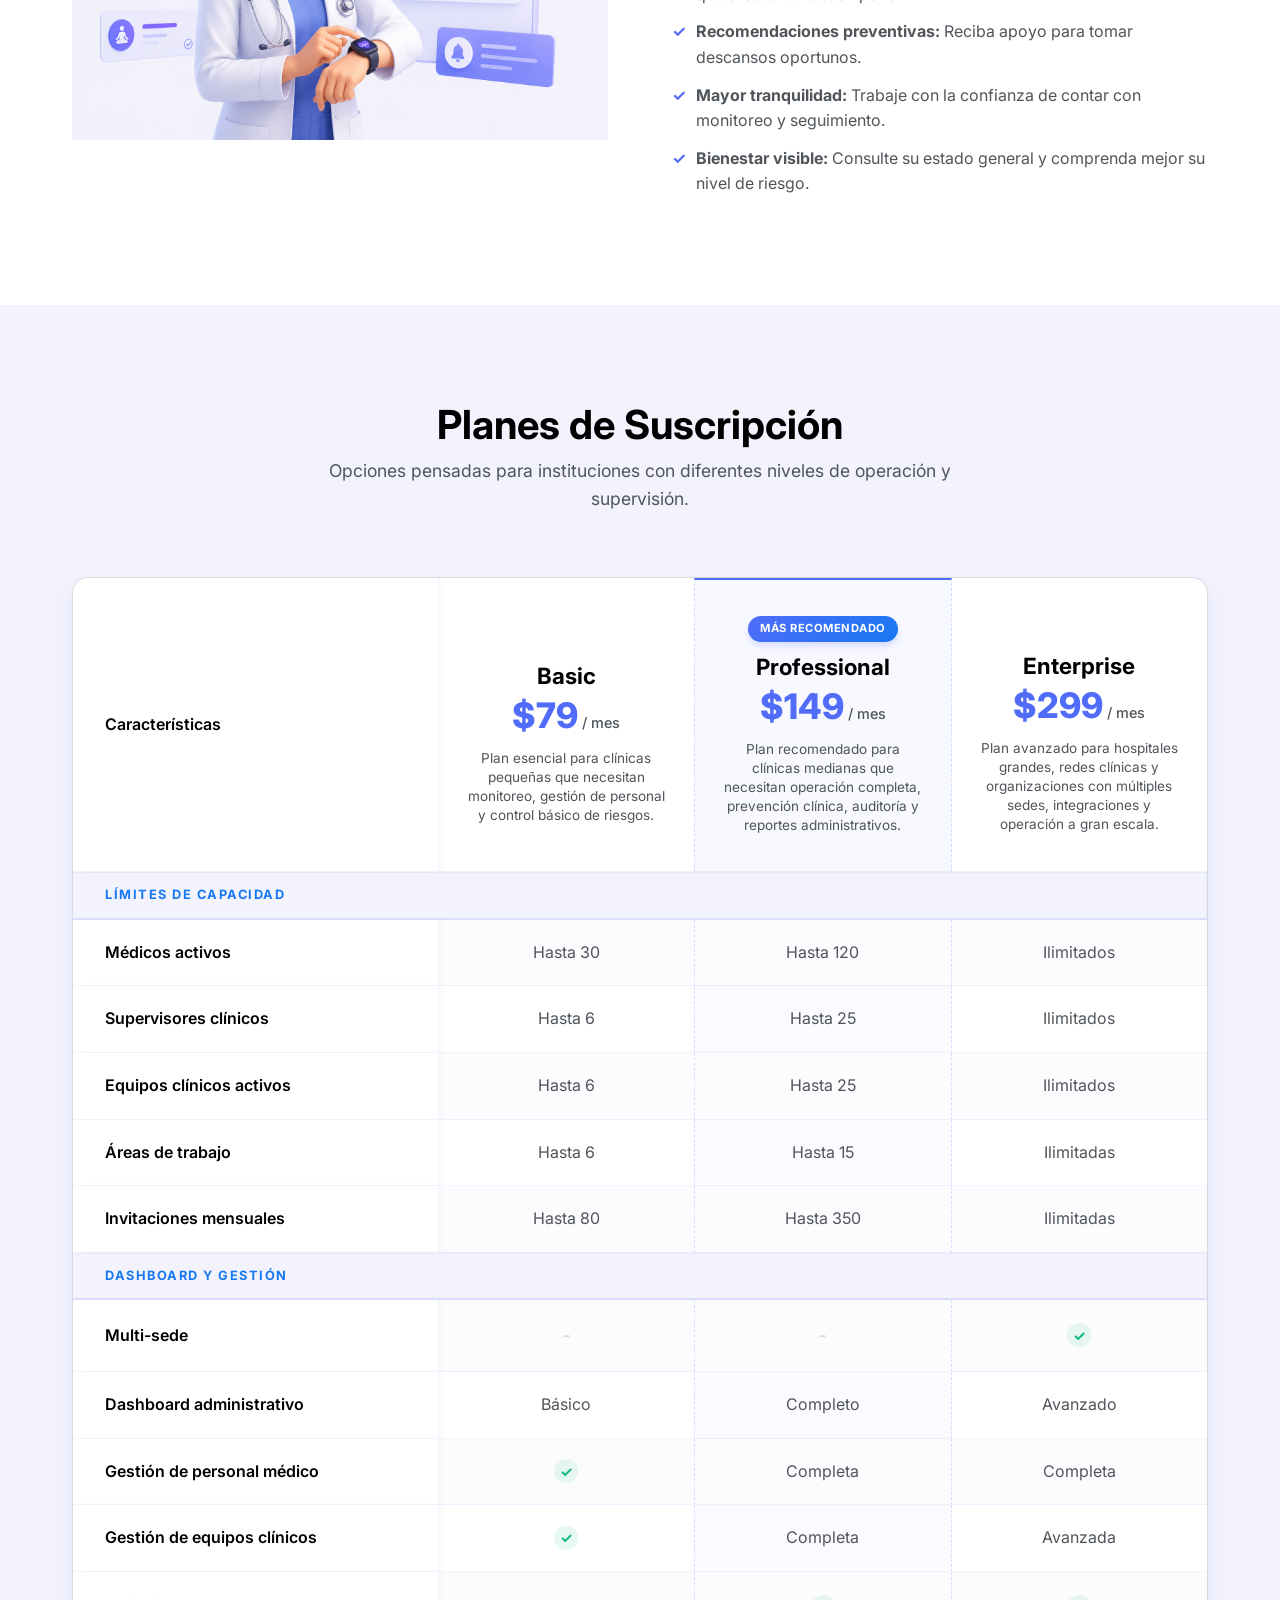
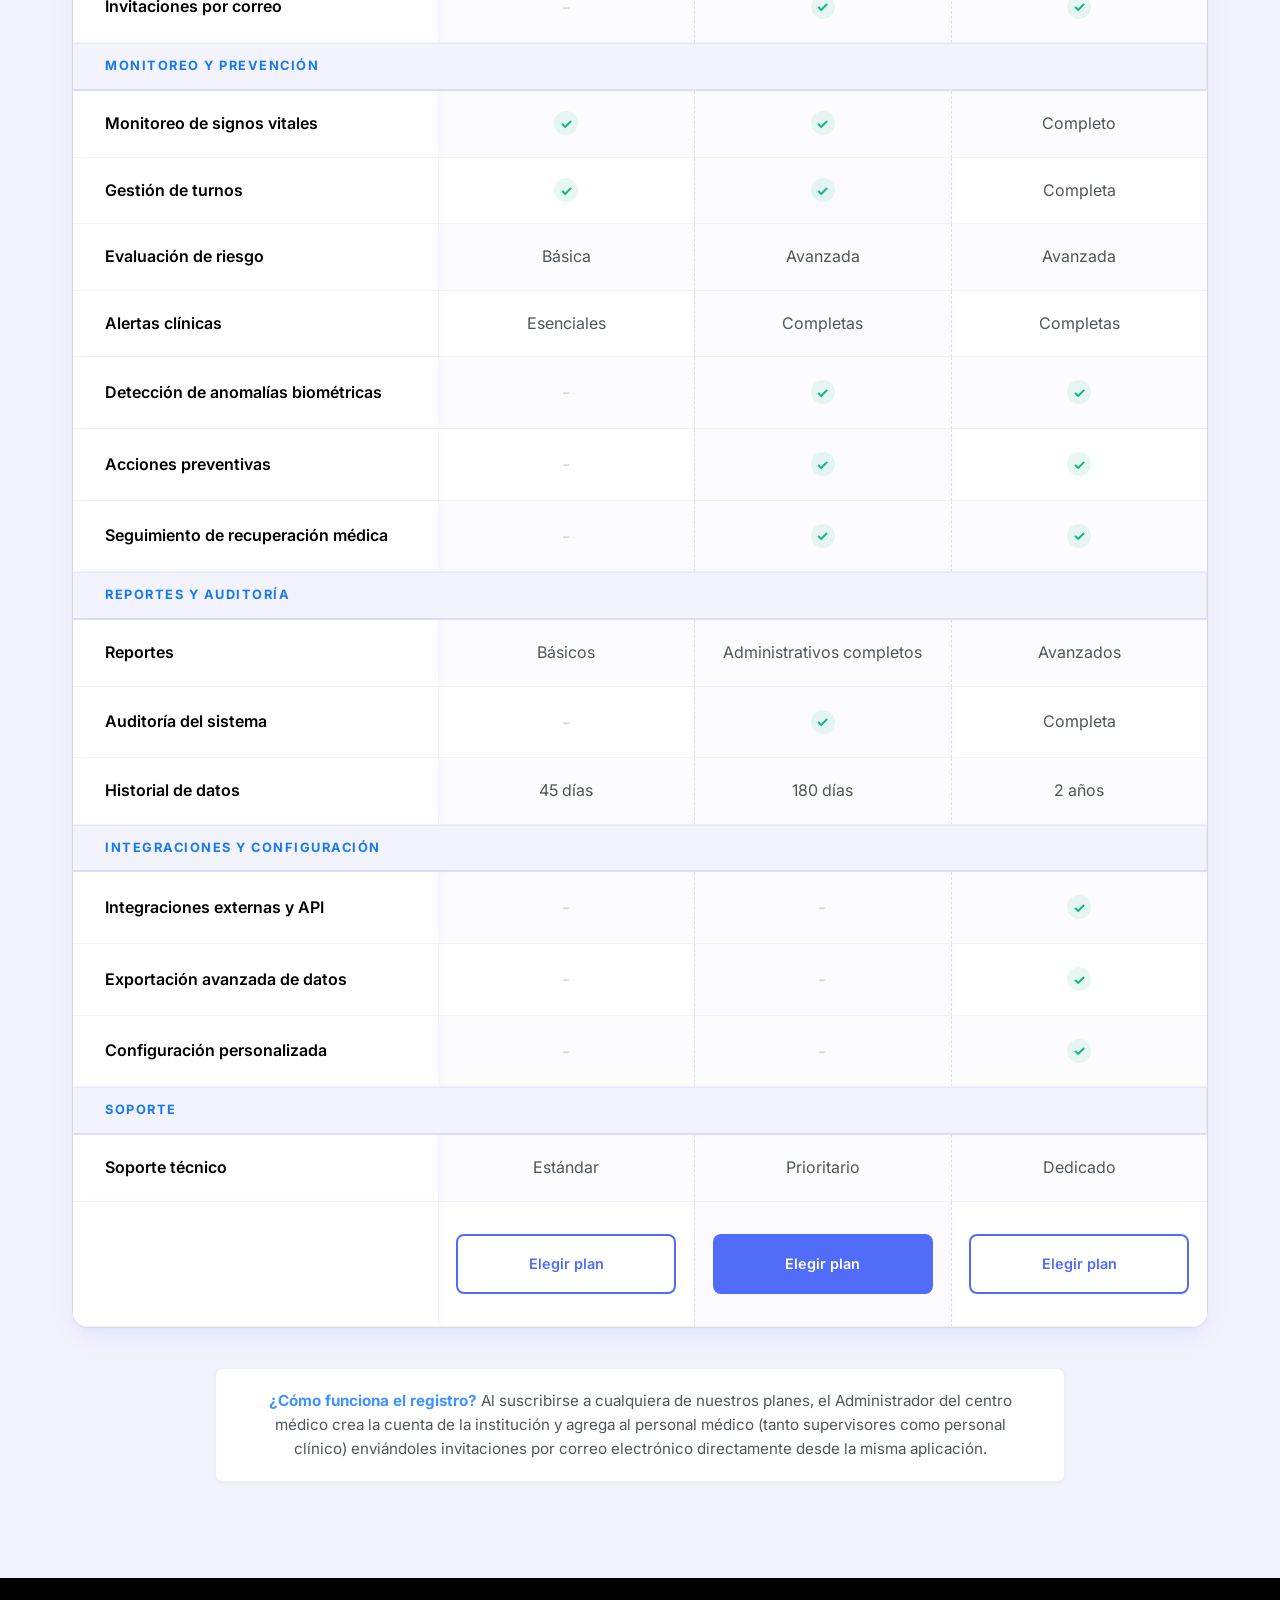
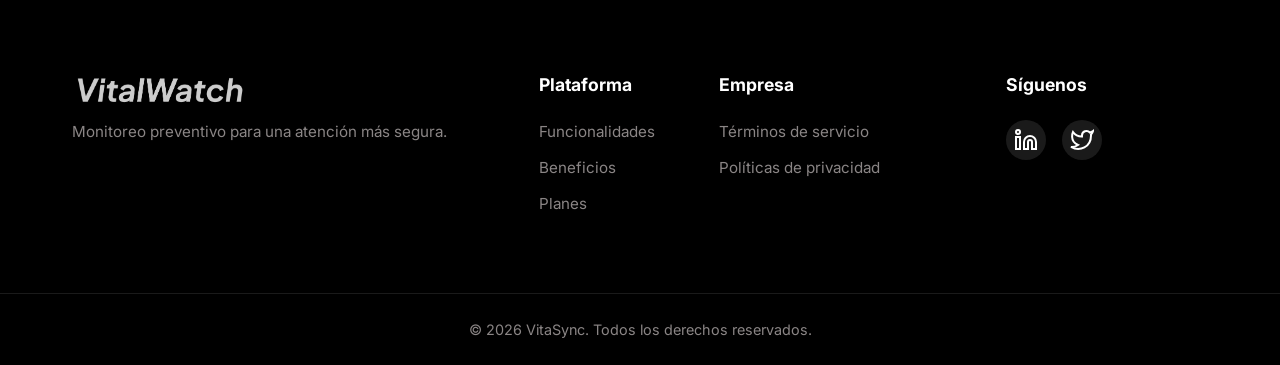
==== commit 7f669f0b: "feat(landing): update content and pricing sections" ====
--- a/index.html
+++ b/index.html
@@ -42,14 +42,12 @@
 
             <nav class="nav-menu" id="nav-menu">
                 <ul class="nav-list">
-                    <li><a href="index.html" class="nav-link" data-i18n="nav.home">Inicio</a></li>
+                    <li><a href="index.html" class="nav-link active" data-i18n="nav.home">Inicio</a></li>
                     <li><a href="index.html#funcionalidades" class="nav-link"
                             data-i18n="nav.features">Funcionalidades</a></li>
                     <li><a href="index.html#beneficios" class="nav-link" data-i18n="nav.benefits">Beneficios</a></li>
                     <li><a href="index.html#planes" class="nav-link" data-i18n="nav.plans">Planes</a></li>
-                    <li><a href="index.html#contacto" class="nav-link" data-i18n="nav.contact">Contacto</a></li>
-                    <li><a href="terms.html" class="nav-link active" aria-current="page"
-                            data-i18n="nav.terms">Términos</a></li>
+                    <li><a href="terms.html" class="nav-link" data-i18n="nav.terms">Términos</a></li>
                 </ul>
 
                 <div class="nav-actions">
@@ -87,8 +85,7 @@
                         pacientes.
                     </p>
                     <div class="hero-cta">
-                        <a href="#contacto" class="btn btn-primary" data-i18n="hero.cta.demo">Solicitar demo</a>
-                        <a href="#planes" class="btn btn-outline" data-i18n="hero.cta.plans">Ver planes</a>
+                        <a href="#planes" class="btn btn-primary" data-i18n="hero.cta.plans">Ver planes</a>
                     </div>
                 </div>
 
@@ -109,44 +106,262 @@
                 </div>
 
                 <div class="features-grid">
+                    <!-- Feature 1: Monitoreo clínico -->
                     <div class="feature-card">
-                        <div class="feature-icon">
-                            <svg width="24" height="24" viewBox="0 0 24 24" fill="none" stroke="currentColor"
-                                stroke-width="2">
-                                <circle cx="12" cy="12" r="10"></circle>
-                                <polyline points="12 6 12 12 16 14"></polyline>
-                            </svg>
-                        </div>
-                        <h3 class="feature-title" data-i18n="features.f1.title">Monitoreo Continuo</h3>
-                        <p class="feature-desc" data-i18n="features.f1.desc">Supervise el estado del personal clínico
-                            durante sus turnos para
-                            identificar señales de agotamiento antes de que se conviertan en un riesgo.</p>
-                    </div>
+                        <div class="feature-header-inline">
+                            <div class="feature-icon">
+                                <svg width="24" height="24" viewBox="0 0 24 24" fill="none" stroke="currentColor" stroke-width="2.2" stroke-linecap="round" stroke-linejoin="round">
+                                    <path d="M22 12h-4l-3 9L9 3l-3 9H2"></path>
+                                </svg>
+                            </div>
+                            <h3 class="feature-title" data-i18n="features.f1.title">Monitoreo clínico</h3>
+                        </div>
+                        <p class="feature-desc" data-i18n="features.f1.desc">Visualiza signos vitales, fatiga, HRV, cortisol y estado del sensor.</p>
+                        
+                        <!-- Mini-Mockup Interactivo -->
+                        <div class="feature-mockup mockup-clinical">
+                            <div class="mockup-header-bar">
+                                <span class="mockup-dot-red"></span>
+                                <span class="mockup-dot-yellow"></span>
+                                <span class="mockup-dot-green"></span>
+                                <span class="mockup-label" data-i18n="mockup.clinical.title">VITAL SIGNS</span>
+                            </div>
+                            <div class="mockup-body-content">
+                                <div class="ecg-container">
+                                    <svg class="ecg-svg" viewBox="0 0 100 40">
+                                        <path class="ecg-path" d="M 0,20 L 20,20 L 25,20 L 30,5 L 35,35 L 40,20 L 45,20 L 50,20 L 55,20 L 60,5 L 65,35 L 70,20 L 75,20 L 80,20 L 85,20 L 100,20" />
+                                    </svg>
+                                </div>
+                                <div class="metrics-grid">
+                                    <div class="metric-box">
+                                        <span class="metric-lbl" data-i18n="mockup.clinical.hr.lbl">FC</span>
+                                        <span class="metric-val text-pulse">78 <small>lpm</small></span>
+                                    </div>
+                                    <div class="metric-box">
+                                        <span class="metric-lbl" data-i18n="mockup.clinical.hrv.lbl">HRV</span>
+                                        <span class="metric-val">56 <small>ms</small></span>
+                                    </div>
+                                    <div class="metric-box">
+                                        <span class="metric-lbl" data-i18n="mockup.clinical.cortisol.lbl">Cortisol</span>
+                                        <span class="metric-val">9.2 <small>μg/dL</small></span>
+                                    </div>
+                                    <div class="metric-box">
+                                        <span class="metric-lbl" data-i18n="mockup.clinical.sensor.lbl">Sensor</span>
+                                        <span class="sensor-pill connected"><span class="pulse-dot"></span><span data-i18n="mockup.clinical.sensor.status">ON</span></span>
+                                    </div>
+                                </div>
+                            </div>
+                        </div>
+                    </div>
+
+                    <!-- Feature 2: Gestión de riesgos -->
                     <div class="feature-card">
-                        <div class="feature-icon">
-                            <svg width="24" height="24" viewBox="0 0 24 24" fill="none" stroke="currentColor"
-                                stroke-width="2">
-                                <path d="M22 11.08V12a10 10 0 1 1-5.93-9.14"></path>
-                                <polyline points="22 4 12 14.01 9 11.01"></polyline>
-                            </svg>
-                        </div>
-                        <h3 class="feature-title" data-i18n="features.f2.title">Alertas Preventivas</h3>
-                        <p class="feature-desc" data-i18n="features.f2.desc">Reciba notificaciones cuando se detecten
-                            niveles de fatiga o riesgo que
-                            requieran atención inmediata.</p>
-                    </div>
+                        <div class="feature-header-inline">
+                            <div class="feature-icon">
+                                <svg width="24" height="24" viewBox="0 0 24 24" fill="none" stroke="currentColor" stroke-width="2.2" stroke-linecap="round" stroke-linejoin="round">
+                                    <path d="M12 22s8-4 8-10V5l-8-3-8 3v7c0 6 8 10 8 10z"></path>
+                                    <path d="M12 8v4"></path>
+                                    <path d="M12 16h.01"></path>
+                                </svg>
+                            </div>
+                            <h3 class="feature-title" data-i18n="features.f2.title">Gestión de riesgos</h3>
+                        </div>
+                        <p class="feature-desc" data-i18n="features.f2.desc">Clasifica al personal por nivel de riesgo y prioriza casos críticos.</p>
+                        
+                        <!-- Mini-Mockup Interactivo -->
+                        <div class="feature-mockup mockup-risk">
+                            <div class="mockup-header-bar">
+                                <span class="mockup-dot-red"></span>
+                                <span class="mockup-dot-yellow"></span>
+                                <span class="mockup-dot-green"></span>
+                                <span class="mockup-label" data-i18n="mockup.risk.title">RISK LEVELS</span>
+                            </div>
+                            <div class="mockup-body-content">
+                                <div class="risk-list">
+                                    <div class="risk-row">
+                                        <span class="risk-name">Dr. Silva (UCI)</span>
+                                        <span class="risk-status badge-critical" data-i18n="mockup.risk.critical">Crítico</span>
+                                    </div>
+                                    <div class="risk-row">
+                                        <span class="risk-name">Dra. Cruz (Urg.)</span>
+                                        <span class="risk-status badge-medium" data-i18n="mockup.risk.medium">Medio</span>
+                                    </div>
+                                    <div class="risk-row">
+                                        <span class="risk-name">Lic. Ortiz (Ped.)</span>
+                                        <span class="risk-status badge-stable" data-i18n="mockup.risk.stable">Estable</span>
+                                    </div>
+                                </div>
+                            </div>
+                        </div>
+                    </div>
+
+                    <!-- Feature 3: Alertas inteligentes -->
                     <div class="feature-card">
-                        <div class="feature-icon">
-                            <svg width="24" height="24" viewBox="0 0 24 24" fill="none" stroke="currentColor"
-                                stroke-width="2">
-                                <path d="M21.21 15.89A10 10 0 1 1 8 2.83"></path>
-                                <path d="M22 12A10 10 0 0 0 12 2v10z"></path>
-                            </svg>
-                        </div>
-                        <h3 class="feature-title" data-i18n="features.f3.title">Coordinación Operativa</h3>
-                        <p class="feature-desc" data-i18n="features.f3.desc">Visualice información clave para priorizar
-                            descansos, ajustar turnos y
-                            actuar con mayor seguridad.</p>
+                        <div class="feature-header-inline">
+                            <div class="feature-icon">
+                                <svg class="bell-icon" width="24" height="24" viewBox="0 0 24 24" fill="none" stroke="currentColor" stroke-width="2.2" stroke-linecap="round" stroke-linejoin="round">
+                                    <path d="M18 8A6 6 0 0 0 6 8c0 7-3 9-3 9h18s-3-2-3-9"></path>
+                                    <path d="M13.73 21a2 2 0 0 1-3.46 0"></path>
+                                </svg>
+                            </div>
+                            <h3 class="feature-title" data-i18n="features.f3.title">Alertas inteligentes</h3>
+                        </div>
+                        <p class="feature-desc" data-i18n="features.f3.desc">Detecta anomalías biométricas y genera alertas para supervisores.</p>
+                        
+                        <!-- Mini-Mockup Interactivo -->
+                        <div class="feature-mockup mockup-alerts">
+                            <div class="mockup-header-bar">
+                                <span class="mockup-dot-red"></span>
+                                <span class="mockup-dot-yellow"></span>
+                                <span class="mockup-dot-green"></span>
+                                <span class="mockup-label" data-i18n="mockup.alerts.title_bar">ALERTS</span>
+                            </div>
+                            <div class="mockup-body-content">
+                                <div class="alert-box">
+                                    <div class="alert-box-header">
+                                        <span class="alert-warning-icon">⚠️</span>
+                                        <span class="alert-box-title" data-i18n="mockup.alerts.title">Fatiga Crítica</span>
+                                    </div>
+                                    <p class="alert-box-desc" data-i18n="mockup.alerts.desc">Dr. Silva - HRV disminuido 18%</p>
+                                    <div class="alert-box-actions">
+                                        <span class="alert-btn btn-notify" data-i18n="mockup.alerts.btn.notify">Notificar</span>
+                                        <span class="alert-btn btn-dismiss" data-i18n="mockup.alerts.btn.dismiss">Ignorar</span>
+                                    </div>
+                                </div>
+                            </div>
+                        </div>
+                    </div>
+
+                    <!-- Feature 4: Turnos médicos -->
+                    <div class="feature-card">
+                        <div class="feature-header-inline">
+                            <div class="feature-icon">
+                                <svg width="24" height="24" viewBox="0 0 24 24" fill="none" stroke="currentColor" stroke-width="2.2" stroke-linecap="round" stroke-linejoin="round">
+                                    <rect x="3" y="4" width="18" height="18" rx="2" ry="2"></rect>
+                                    <line x1="16" y1="2" x2="16" y2="6"></line>
+                                    <line x1="8" y1="2" x2="8" y2="6"></line>
+                                    <line x1="3" y1="10" x2="21" y2="10"></line>
+                                    <circle cx="12" cy="16" r="3"></circle>
+                                    <polyline points="12 15 12 16 13 16"></polyline>
+                                </svg>
+                            </div>
+                            <h3 class="feature-title" data-i18n="features.f4.title">Turnos médicos</h3>
+                        </div>
+                        <p class="feature-desc" data-i18n="features.f4.desc">Organiza jornadas, asigna turnos y registra inicio y fin de actividades.</p>
+                        
+                        <!-- Mini-Mockup Interactivo -->
+                        <div class="feature-mockup mockup-shifts">
+                            <div class="mockup-header-bar">
+                                <span class="mockup-dot-red"></span>
+                                <span class="mockup-dot-yellow"></span>
+                                <span class="mockup-dot-green"></span>
+                                <span class="mockup-label" data-i18n="mockup.shifts.title_bar">ACTIVE SHIFTS</span>
+                            </div>
+                            <div class="mockup-body-content">
+                                <div class="shift-info">
+                                    <div class="shift-meta">
+                                        <span class="shift-role" data-i18n="mockup.shifts.title">Guardia UCI</span>
+                                        <span class="shift-badge-active" data-i18n="mockup.shifts.status">En curso</span>
+                                    </div>
+                                    <div class="shift-progress-wrapper">
+                                        <div class="shift-times">
+                                            <span>08:00</span>
+                                            <span>20:00</span>
+                                        </div>
+                                        <div class="shift-progress-bar">
+                                            <div class="shift-progress-fill"></div>
+                                        </div>
+                                    </div>
+                                    <div class="shift-footer-stats">
+                                        <span data-i18n="mockup.shifts.worked">Transcurrido: 9.5h</span>
+                                    </div>
+                                </div>
+                            </div>
+                        </div>
+                    </div>
+
+                    <!-- Feature 5: Recuperación del personal -->
+                    <div class="feature-card">
+                        <div class="feature-header-inline">
+                            <div class="feature-icon">
+                                <svg width="24" height="24" viewBox="0 0 24 24" fill="none" stroke="currentColor" stroke-width="2.2" stroke-linecap="round" stroke-linejoin="round">
+                                    <path d="M23 12a11 11 0 1 1-2.2-6.9L21 6h-5"></path>
+                                    <path d="M12 7v5l3 3"></path>
+                                </svg>
+                            </div>
+                            <h3 class="feature-title" data-i18n="features.f5.title">Recuperación del personal</h3>
+                        </div>
+                        <p class="feature-desc" data-i18n="features.f5.desc">Asigna pausas, evaluaciones médicas y acciones preventivas.</p>
+                        
+                        <!-- Mini-Mockup Interactivo -->
+                        <div class="feature-mockup mockup-recovery">
+                            <div class="mockup-header-bar">
+                                <span class="mockup-dot-red"></span>
+                                <span class="mockup-dot-yellow"></span>
+                                <span class="mockup-dot-green"></span>
+                                <span class="mockup-label" data-i18n="mockup.recovery.title_bar">RECOVERY GUIDE</span>
+                            </div>
+                            <div class="mockup-body-content">
+                                <div class="recovery-content">
+                                    <div class="breath-container">
+                                        <div class="breath-ring"></div>
+                                        <span class="breath-icon">☕</span>
+                                    </div>
+                                    <div class="recovery-text">
+                                        <span class="recovery-sugg" data-i18n="mockup.recovery.suggested">Pausa recomendada</span>
+                                        <span class="recovery-action" data-i18n="mockup.recovery.active_break">Activa (15 min)</span>
+                                    </div>
+                                </div>
+                            </div>
+                        </div>
+                    </div>
+
+                    <!-- Feature 6: Administración hospitalaria -->
+                    <div class="feature-card">
+                        <div class="feature-header-inline">
+                            <div class="feature-icon">
+                                <svg width="24" height="24" viewBox="0 0 24 24" fill="none" stroke="currentColor" stroke-width="2.2" stroke-linecap="round" stroke-linejoin="round">
+                                    <rect x="4" y="4" width="16" height="16" rx="2" ry="2"></rect>
+                                    <rect x="9" y="9" width="6" height="6"></rect>
+                                    <line x1="9" y1="1" x2="9" y2="4"></line>
+                                    <line x1="15" y1="1" x2="15" y2="4"></line>
+                                    <line x1="9" y1="20" x2="9" y2="23"></line>
+                                    <line x1="15" y1="20" x2="15" y2="23"></line>
+                                    <line x1="20" y1="9" x2="23" y2="9"></line>
+                                    <line x1="20" y1="15" x2="23" y2="15"></line>
+                                    <line x1="1" y1="9" x2="4" y2="9"></line>
+                                    <line x1="1" y1="15" x2="4" y2="15"></line>
+                                </svg>
+                            </div>
+                            <h3 class="feature-title" data-i18n="features.f6.title">Administración hospitalaria</h3>
+                        </div>
+                        <p class="feature-desc" data-i18n="features.f6.desc">Gestiona usuarios, equipos, suscripciones, reportes y auditoría.</p>
+                        
+                        <!-- Mini-Mockup Interactivo -->
+                        <div class="feature-mockup mockup-admin">
+                            <div class="mockup-header-bar">
+                                <span class="mockup-dot-red"></span>
+                                <span class="mockup-dot-yellow"></span>
+                                <span class="mockup-dot-green"></span>
+                                <span class="mockup-label" data-i18n="mockup.admin.title_bar">HOSPITAL ADMIN</span>
+                            </div>
+                            <div class="mockup-body-content">
+                                <div class="admin-grid">
+                                    <div class="admin-stat-row">
+                                        <span class="admin-stat-lbl" data-i18n="mockup.admin.doctors">Médicos activos</span>
+                                        <span class="admin-stat-val">42 / 50</span>
+                                    </div>
+                                    <div class="admin-stat-row">
+                                        <span class="admin-stat-lbl" data-i18n="mockup.admin.teams">Equipos clínicos</span>
+                                        <span class="admin-stat-val">4 Áreas</span>
+                                    </div>
+                                    <div class="admin-stat-row">
+                                        <span class="admin-stat-lbl" data-i18n="mockup.admin.audit">Registro auditoría</span>
+                                        <span class="admin-stat-val badge-ok">OK</span>
+                                    </div>
+                                </div>
+                            </div>
+                        </div>
                     </div>
                 </div>
             </div>
@@ -236,161 +451,231 @@
                     </p>
                 </div>
 
-                <div class="pricing-grid">
-                    <!-- Basic Plan -->
-                    <div class="pricing-card">
-                        <div class="pricing-header">
-                            <h3 class="plan-name" data-i18n="plans.basic.name">Basic</h3>
-                            <p class="plan-desc" data-i18n="plans.basic.desc">Ideal para clínicas pequeñas y centros de
-                                atención primaria.</p>
-                        </div>
-                        <div class="pricing-features">
-                            <ul>
-                                <li data-i18n="plans.basic.l1">Monitoreo hasta 50 profesionales</li>
-                                <li data-i18n="plans.basic.l2">Alertas preventivas estándar</li>
-                                <li data-i18n="plans.basic.l3">Dashboard de nivel de riesgo</li>
-                                <li data-i18n="plans.basic.l4">Recomendaciones preventivas</li>
-                                <li data-i18n="plans.basic.l5">Soporte vía email</li>
-                            </ul>
-                        </div>
-                        <div class="pricing-cta">
-                            <a href="http://localhost:4200/register-organization/basic" class="btn btn-outline plan-btn"
-                                data-i18n="plans.cta">Solicitar
-                                información</a>
-                        </div>
-                    </div>
-
-                    <!-- Professional Plan -->
-                    <div class="pricing-card popular">
-                        <div class="popular-badge" data-i18n="plans.popular.badge">Más recomendado</div>
-                        <div class="pricing-header">
-                            <h3 class="plan-name" data-i18n="plans.pro.name">Professional</h3>
-                            <p class="plan-desc" data-i18n="plans.pro.desc">Para clínicas medianas y hospitales que
-                                requieren supervisión más
-                                activa.</p>
-                        </div>
-                        <div class="pricing-features">
-                            <ul>
-                                <li data-i18n="plans.pro.l1">Monitoreo hasta 200 profesionales</li>
-                                <li data-i18n="plans.pro.l2">Todo lo del plan Basic</li>
-                                <li data-i18n="plans.pro.l3">Alertas preventivas</li>
-                                <li data-i18n="plans.pro.l4">Seguimiento de personal en riesgo</li>
-                                <li data-i18n="plans.pro.l5">Gestión básica de incidentes</li>
-                                <li data-i18n="plans.pro.l6">Reportes y soporte prioritario</li>
-                            </ul>
-                        </div>
-                        <div class="pricing-cta">
-                            <a href="http://localhost:4200/register-organization/professional"
-                                class="btn btn-primary plan-btn" data-i18n="plans.cta">Solicitar
-                                información</a>
-                        </div>
-                    </div>
-
-                    <!-- Enterprise Plan -->
-                    <div class="pricing-card">
-                        <div class="pricing-header">
-                            <h3 class="plan-name" data-i18n="plans.ent.name">Enterprise</h3>
-                            <p class="plan-desc" data-i18n="plans.ent.desc">Para hospitales o redes de salud que
-                                necesitan mayor control y
-                                trazabilidad.</p>
-                        </div>
-                        <div class="pricing-features">
-                            <ul>
-                                <li data-i18n="plans.ent.l1">Monitoreo ilimitado</li>
-                                <li data-i18n="plans.ent.l2">Todo lo del plan Professional</li>
-                                <li data-i18n="plans.ent.l3">Reportes avanzados</li>
-                                <li data-i18n="plans.ent.l4">Auditoría y seguimiento institucional</li>
-                                <li data-i18n="plans.ent.l5">Escalamiento de incidentes</li>
-                                <li data-i18n="plans.ent.l6">Soporte e integración personalizada</li>
-                            </ul>
-                        </div>
-                        <div class="pricing-cta">
-                            <a href="http://localhost:4200/register-organization/enterprise"
-                                class="btn btn-outline plan-btn" data-i18n="plans.cta">Solicitar
-                                información</a>
-                        </div>
-                    </div>
-                </div>
-            </div>
-        </section>
-
-        <!-- Contact Section -->
-
-        <section id="contacto" class="section">
-
-            <div class="container contact-container">
-                <div class="contact-info">
-                    <h2 class="section-title" data-i18n="contact.title">Hablemos sobre la seguridad de su equipo</h2>
-                    <p class="section-subtitle" style="text-align: left; margin: 0 auto 2rem 0;"
-                        data-i18n="contact.subtitle">
-                        Solicite una demostración o información detallada sobre cómo implementar VitalWatch en su
-                        institución.
-                    </p>
-                    <div class="contact-details">
-                        <div class="contact-item">
-                            <svg width="20" height="20" viewBox="0 0 24 24" fill="none" stroke="currentColor"
-                                stroke-width="2">
-                                <path d="M4 4h16c1.1 0 2 .9 2 2v12c0 1.1-.9 2-2 2H4c-1.1 0-2-.9-2-2V6c0-1.1.9-2 2-2z">
-                                </path>
-                                <polyline points="22,6 12,13 2,6"></polyline>
-                            </svg>
-                            <span>contacto@vitasync.com</span>
-                        </div>
-                        <div class="contact-item">
-                            <svg width="20" height="20" viewBox="0 0 24 24" fill="none" stroke="currentColor"
-                                stroke-width="2">
-                                <path
-                                    d="M22 16.92v3a2 2 0 0 1-2.18 2 19.79 19.79 0 0 1-8.63-3.07 19.5 19.5 0 0 1-6-6 19.79 19.79 0 0 1-3.07-8.67A2 2 0 0 1 4.11 2h3a2 2 0 0 1 2 1.72 12.84 12.84 0 0 0 .7 2.81 2 2 0 0 1-.45 2.11L8.09 9.91a16 16 0 0 0 6 6l1.27-1.27a2 2 0 0 1 2.11-.45 12.84 12.84 0 0 0 2.81.7A2 2 0 0 1 22 16.92z">
-                                </path>
-                            </svg>
-                            <span>+51 999 999 999</span>
-                        </div>
-                    </div>
-                </div>
-
-                <div class="contact-form-wrapper">
-                    <form id="contactForm" class="contact-form">
-                        <div class="form-group">
-                            <label for="nombre" data-i18n="contact.form.name">Nombre completo *</label>
-                            <input type="text" id="nombre" name="nombre" required placeholder="Ej: Dra. María Gómez"
-                                data-i18n="contact.form.name.ph">
-                        </div>
-                        <div class="form-group">
-                            <label for="correo" data-i18n="contact.form.email">Correo institucional *</label>
-                            <input type="email" id="correo" name="correo" required placeholder="correo@hospital.com"
-                                data-i18n="contact.form.email.ph">
-                        </div>
-                        <div class="form-row">
-                            <div class="form-group">
-                                <label for="institucion" data-i18n="contact.form.inst">Institución médica *</label>
-                                <input type="text" id="institucion" name="institucion" required
-                                    placeholder="Ej.: Clínica San José" data-i18n="contact.form.inst.ph">
-                            </div>
-                            <div class="form-group">
-                                <label for="cargo" data-i18n="contact.form.role">Cargo *</label>
-                                <input type="text" id="cargo" name="cargo" required placeholder="Ej: Director Médico"
-                                    data-i18n="contact.form.role.ph">
-                            </div>
-                        </div>
-                        <div class="form-group">
-                            <label for="mensaje" data-i18n="contact.form.msg">Mensaje o consulta</label>
-                            <textarea id="mensaje" name="mensaje" rows="4"
-                                placeholder="Cuéntenos qué necesita o qué desea conocer sobre VitalWatch"
-                                data-i18n="contact.form.msg.ph"></textarea>
-                        </div>
-                        <button type="submit" class="btn btn-primary btn-block" data-i18n="contact.form.submit">Enviar
-                            solicitud</button>
-
-                        <div id="formSuccess" class="form-success hidden">
-                            <svg width="24" height="24" viewBox="0 0 24 24" fill="none" stroke="#22c55e"
-                                stroke-width="2">
-                                <path d="M22 11.08V12a10 10 0 1 1-5.93-9.14"></path>
-                                <polyline points="22 4 12 14.01 9 11.01"></polyline>
-                            </svg>
-                            <span data-i18n="contact.form.success">¡Mensaje recibido! Nos contactaremos a la
-                                brevedad.</span>
-                        </div>
-                    </form>
+                <div class="table-responsive">
+                    <table class="comparison-table">
+                        <thead>
+                            <tr>
+                                <th data-i18n="table.header.features">Características</th>
+                                <th>
+                                    <div class="table-plan-header">
+                                        <div class="popular-badge-table" style="visibility: hidden; margin-bottom: 0.25rem; pointer-events: none;">&nbsp;</div>
+                                        <h3 class="plan-name" data-i18n="plans.basic.name">Basic</h3>
+                                        <div class="plan-price">$79<span class="plan-period"> / mes</span></div>
+                                        <p class="plan-desc-short" data-i18n="plans.basic.desc">Plan esencial para clínicas pequeñas que necesitan monitoreo, gestión de personal y control básico de riesgos.</p>
+                                    </div>
+                                </th>
+                                <th class="popular-col">
+                                    <div class="table-plan-header">
+                                        <div class="popular-badge-table" data-i18n="plans.popular.badge">Más recomendado</div>
+                                        <h3 class="plan-name" data-i18n="plans.pro.name">Professional</h3>
+                                        <div class="plan-price">$149<span class="plan-period"> / mes</span></div>
+                                        <p class="plan-desc-short" data-i18n="plans.pro.desc">Plan recomendado para clínicas medianas que necesitan operación completa, prevención clínica, auditoría y reportes administrativos.</p>
+                                    </div>
+                                </th>
+                                <th>
+                                    <div class="table-plan-header">
+                                        <div class="popular-badge-table" style="visibility: hidden; margin-bottom: 0.25rem; pointer-events: none;">&nbsp;</div>
+                                        <h3 class="plan-name" data-i18n="plans.ent.name">Enterprise</h3>
+                                        <div class="plan-price">$299<span class="plan-period"> / mes</span></div>
+                                        <p class="plan-desc-short" data-i18n="plans.ent.desc">Plan avanzado para hospitales grandes, redes clínicas y organizaciones con múltiples sedes, integraciones y operación a gran escala.</p>
+                                    </div>
+                                </th>
+                            </tr>
+                        </thead>
+                        <tbody>
+                            <!-- CATEGORY: Capacidad -->
+                            <tr class="category-row">
+                                <td colspan="4" data-i18n="table.cat.capacity">Límites de Capacidad</td>
+                            </tr>
+                            <tr>
+                                <td data-i18n="table.feat.active_doctors">Médicos activos</td>
+                                <td data-i18n="table.val.basic_docs">Hasta 30</td>
+                                <td class="popular-col" data-i18n="table.val.pro_docs">Hasta 120</td>
+                                <td data-i18n="table.val.unlimited">Ilimitados</td>
+                            </tr>
+                            <tr>
+                                <td data-i18n="table.feat.clinical_supervisors">Supervisores clínicos</td>
+                                <td data-i18n="table.val.basic_supers">Hasta 6</td>
+                                <td class="popular-col" data-i18n="table.val.pro_supers">Hasta 25</td>
+                                <td data-i18n="table.val.unlimited">Ilimitados</td>
+                            </tr>
+                            <tr>
+                                <td data-i18n="table.feat.clinical_teams">Equipos clínicos activos</td>
+                                <td data-i18n="table.val.basic_teams">Hasta 6</td>
+                                <td class="popular-col" data-i18n="table.val.pro_teams">Hasta 25</td>
+                                <td data-i18n="table.val.unlimited">Ilimitados</td>
+                            </tr>
+                            <tr>
+                                <td data-i18n="table.feat.work_areas">Áreas de trabajo</td>
+                                <td data-i18n="table.val.basic_areas">Hasta 6</td>
+                                <td class="popular-col" data-i18n="table.val.pro_areas">Hasta 15</td>
+                                <td data-i18n="table.val.unlimited_f">Ilimitadas</td>
+                            </tr>
+                            <tr>
+                                <td data-i18n="table.feat.monthly_invites">Invitaciones mensuales</td>
+                                <td data-i18n="table.val.basic_invites">Hasta 80</td>
+                                <td class="popular-col" data-i18n="table.val.pro_invites">Hasta 350</td>
+                                <td data-i18n="table.val.unlimited_f">Ilimitadas</td>
+                            </tr>
+
+                            <!-- CATEGORY: Dashboard y Gestión -->
+                            <tr class="category-row">
+                                <td colspan="4" data-i18n="table.cat.dashboard_mgmt">Dashboard y Gestión</td>
+                            </tr>
+                            <tr>
+                                <td data-i18n="table.feat.multisite">Multi-sede</td>
+                                <td class="muted-cell">-</td>
+                                <td class="popular-col muted-cell">-</td>
+                                <td><span class="check-icon">✓</span></td>
+                            </tr>
+                            <tr>
+                                <td data-i18n="table.feat.dashboard">Dashboard administrativo</td>
+                                <td data-i18n="table.val.basic_dash">Básico</td>
+                                <td class="popular-col" data-i18n="table.val.pro_dash">Completo</td>
+                                <td data-i18n="table.val.ent_dash">Avanzado</td>
+                            </tr>
+                            <tr>
+                                <td data-i18n="table.feat.medical_mgmt">Gestión de personal médico</td>
+                                <td><span class="check-icon">✓</span></td>
+                                <td class="popular-col" data-i18n="table.val.complete">Completa</td>
+                                <td data-i18n="table.val.complete">Completa</td>
+                            </tr>
+                            <tr>
+                                <td data-i18n="table.feat.teams_mgmt">Gestión de equipos clínicos</td>
+                                <td><span class="check-icon">✓</span></td>
+                                <td class="popular-col" data-i18n="table.val.complete">Completa</td>
+                                <td data-i18n="table.val.advanced">Avanzada</td>
+                            </tr>
+                            <tr>
+                                <td data-i18n="table.feat.email_invites">Invitaciones por correo</td>
+                                <td class="muted-cell">-</td>
+                                <td class="popular-col"><span class="check-icon">✓</span></td>
+                                <td><span class="check-icon">✓</span></td>
+                            </tr>
+
+                            <!-- CATEGORY: Monitoreo y Prevención -->
+                            <tr class="category-row">
+                                <td colspan="4" data-i18n="table.cat.monitor_prev">Monitoreo y Prevención</td>
+                            </tr>
+                            <tr>
+                                <td data-i18n="table.feat.vitals_monitor">Monitoreo de signos vitales</td>
+                                <td><span class="check-icon">✓</span></td>
+                                <td class="popular-col"><span class="check-icon">✓</span></td>
+                                <td data-i18n="table.val.complete_m">Completo</td>
+                            </tr>
+                            <tr>
+                                <td data-i18n="table.feat.shift_mgmt">Gestión de turnos</td>
+                                <td><span class="check-icon">✓</span></td>
+                                <td class="popular-col"><span class="check-icon">✓</span></td>
+                                <td data-i18n="table.val.complete">Completa</td>
+                            </tr>
+                            <tr>
+                                <td data-i18n="table.feat.risk_evaluation">Evaluación de riesgo</td>
+                                <td data-i18n="table.val.basic_f">Básica</td>
+                                <td class="popular-col" data-i18n="table.val.advanced">Avanzada</td>
+                                <td data-i18n="table.val.advanced">Avanzada</td>
+                            </tr>
+                            <tr>
+                                <td data-i18n="table.feat.alerts">Alertas clínicas</td>
+                                <td data-i18n="table.val.essential_f">Esenciales</td>
+                                <td class="popular-col" data-i18n="table.val.complete_f">Completas</td>
+                                <td data-i18n="table.val.complete_f">Completas</td>
+                            </tr>
+                            <tr>
+                                <td data-i18n="table.feat.anomaly_detection">Detección de anomalías biométricas</td>
+                                <td class="muted-cell">-</td>
+                                <td class="popular-col"><span class="check-icon">✓</span></td>
+                                <td><span class="check-icon">✓</span></td>
+                            </tr>
+                            <tr>
+                                <td data-i18n="table.feat.prev_actions">Acciones preventivas</td>
+                                <td class="muted-cell">-</td>
+                                <td class="popular-col"><span class="check-icon">✓</span></td>
+                                <td><span class="check-icon">✓</span></td>
+                            </tr>
+                            <tr>
+                                <td data-i18n="table.feat.recovery_tracking">Seguimiento de recuperación médica</td>
+                                <td class="muted-cell">-</td>
+                                <td class="popular-col"><span class="check-icon">✓</span></td>
+                                <td><span class="check-icon">✓</span></td>
+                            </tr>
+
+                            <!-- CATEGORY: Reportes e Historial -->
+                            <tr class="category-row">
+                                <td colspan="4" data-i18n="table.cat.reports_history">Reportes y Auditoría</td>
+                            </tr>
+                            <tr>
+                                <td data-i18n="table.feat.reports">Reportes</td>
+                                <td data-i18n="table.val.basic_reports">Básicos</td>
+                                <td class="popular-col" data-i18n="table.val.pro_reports">Administrativos completos</td>
+                                <td data-i18n="table.val.advanced_m">Avanzados</td>
+                            </tr>
+                            <tr>
+                                <td data-i18n="table.feat.audit">Auditoría del sistema</td>
+                                <td class="muted-cell">-</td>
+                                <td class="popular-col"><span class="check-icon">✓</span></td>
+                                <td data-i18n="table.val.complete">Completa</td>
+                            </tr>
+                            <tr>
+                                <td data-i18n="table.feat.history">Historial de datos</td>
+                                <td data-i18n="table.val.history_basic">45 días</td>
+                                <td class="popular-col" data-i18n="table.val.history_pro">180 días</td>
+                                <td data-i18n="table.val.history_ent">2 años</td>
+                            </tr>
+
+                            <!-- CATEGORY: Integraciones y Configuración -->
+                            <tr class="category-row">
+                                <td colspan="4" data-i18n="table.cat.integrations_config">Integraciones y Configuración</td>
+                            </tr>
+                            <tr>
+                                <td data-i18n="table.feat.api_integrations">Integraciones externas y API</td>
+                                <td class="muted-cell">-</td>
+                                <td class="popular-col muted-cell">-</td>
+                                <td><span class="check-icon">✓</span></td>
+                            </tr>
+                            <tr>
+                                <td data-i18n="table.feat.data_export">Exportación avanzada de datos</td>
+                                <td class="muted-cell">-</td>
+                                <td class="popular-col muted-cell">-</td>
+                                <td><span class="check-icon">✓</span></td>
+                            </tr>
+                            <tr>
+                                <td data-i18n="table.feat.custom_config">Configuración personalizada</td>
+                                <td class="muted-cell">-</td>
+                                <td class="popular-col muted-cell">-</td>
+                                <td><span class="check-icon">✓</span></td>
+                            </tr>
+
+                            <!-- CATEGORY: Soporte -->
+                            <tr class="category-row">
+                                <td colspan="4" data-i18n="table.cat.support">Soporte</td>
+                            </tr>
+                            <tr>
+                                <td data-i18n="table.feat.support">Soporte técnico</td>
+                                <td data-i18n="table.val.support_basic">Estándar</td>
+                                <td class="popular-col" data-i18n="table.val.support_pro">Prioritario</td>
+                                <td data-i18n="table.val.support_ent">Dedicado</td>
+                            </tr>
+
+                            <!-- Actions Row -->
+                            <tr class="action-row">
+                                <td></td>
+                                <td>
+                                    <a href="http://localhost:4200/register-organization/basic" class="btn btn-outline plan-btn" data-i18n="plans.cta.basic">Elegir plan</a>
+                                </td>
+                                <td class="popular-col">
+                                    <a href="http://localhost:4200/register-organization/professional" class="btn btn-primary plan-btn" data-i18n="plans.cta.pro">Elegir plan</a>
+                                </td>
+                                <td>
+                                    <a href="mailto:contacto@vitasync.com?subject=Inter%C3%A9s%20en%20Plan%20Enterprise%20-%20VitalWatch" class="btn btn-outline plan-btn" data-i18n="plans.cta.ent">Elegir plan</a>
+                                </td>
+                            </tr>
+                        </tbody>
+                    </table>
+                </div>
+                
+                <div class="plans-footnote">
+                    <p data-i18n="plans.footnote.invitations"><strong>¿Cómo funciona el registro?</strong> Al suscribirse a cualquiera de nuestros planes, el Administrador del centro médico crea la cuenta de la institución y agrega al personal médico (tanto supervisores como personal clínico) enviándoles invitaciones por correo electrónico directamente desde la misma aplicación.</p>
                 </div>
             </div>
         </section>
@@ -410,11 +695,10 @@
                         <h4 data-i18n="footer.platform">Plataforma</h4>
                         <a href="#funcionalidades" data-i18n="nav.features">Funcionalidades</a>
                         <a href="#beneficios" data-i18n="nav.benefits">Beneficios</a>
-                        <a href="#planes" data-i18n="nav.plans">Planes</a>
+                        <a href="#planes" data-i18n="nav.planes">Planes</a>
                     </div>
                     <div class="link-column">
                         <h4 data-i18n="footer.company">Empresa</h4>
-                        <a href="#contacto" data-i18n="nav.contact">Contacto</a>
                         <a href="terms.html" data-i18n="footer.tos">Términos de servicio</a>
                         <a href="#" data-i18n="footer.privacy">Políticas de privacidad</a>
                     </div>
@@ -451,7 +735,6 @@
             </div>
         </footer>
 
-        <script src="assets/scripts/i18n.js"></script>
         <script src="assets/scripts/main.js"></script>
 </body>
 
--- a/assets/css/styles.css
+++ b/assets/css/styles.css
@@ -490,6 +490,9 @@
 /* ==========================================================================
    Funcionalidades
    ========================================================================== */
+/* ==========================================================================
+   Funcionalidades
+   ========================================================================== */
 .features-grid {
     display: grid;
     grid-template-columns: repeat(3, 1fr);
@@ -497,40 +500,545 @@
 }
 
 .feature-card {
-    background-color: var(--bg-white);
-    padding: 2.5rem 2rem;
+    display: flex;
+    flex-direction: column;
+    background: linear-gradient(135deg, var(--bg-white) 0%, rgba(243, 243, 253, 0.4) 100%);
+    padding: 2rem 1.75rem;
     border-radius: var(--radius-lg);
+    border: 1px solid rgba(80, 108, 248, 0.1);
     box-shadow: var(--shadow-sm);
+    transition: all 0.4s cubic-bezier(0.165, 0.84, 0.44, 1);
+    overflow: hidden;
+    position: relative;
+}
+
+.feature-card::before {
+    content: '';
+    position: absolute;
+    top: 0;
+    left: 0;
+    width: 100%;
+    height: 4px;
+    background: linear-gradient(90deg, var(--primary-500), var(--primary-600));
+    opacity: 0;
     transition: var(--transition);
-    border: 1px solid var(--neutral-200);
+}
+
+.feature-card:hover::before {
+    opacity: 1;
 }
 
 .feature-card:hover {
-    transform: translateY(-5px);
-    box-shadow: var(--shadow-lg);
-    border-color: var(--primary-400);
-}
-
-.feature-icon {
-    width: 60px;
-    height: 60px;
-    background-color: rgba(80, 108, 248, 0.1);
+    transform: translateY(-8px);
+    box-shadow: 0 15px 35px rgba(80, 108, 248, 0.12);
+    border-color: rgba(80, 108, 248, 0.25);
+}
+
+.feature-header-inline {
+    display: flex;
+    align-items: center;
+    gap: 1rem;
+    margin-bottom: 1rem;
+}
+
+.feature-card .feature-icon {
+    width: 48px;
+    height: 48px;
+    background-color: rgba(80, 108, 248, 0.08);
     color: var(--primary-500);
-    border-radius: 16px;
+    border-radius: 12px;
     display: flex;
     align-items: center;
     justify-content: center;
-    margin-bottom: 1.5rem;
+    flex-shrink: 0;
+    margin-bottom: 0;
+    transition: var(--transition);
+}
+
+.feature-card:hover .feature-icon {
+    background-color: var(--primary-500);
+    color: var(--bg-white);
+    transform: scale(1.1) rotate(5deg);
+    box-shadow: 0 4px 12px rgba(80, 108, 248, 0.3);
 }
 
 .feature-title {
     font-size: 1.25rem;
-    margin-bottom: 1rem;
+    margin-bottom: 0;
+    font-weight: 700;
 }
 
 .feature-desc {
     color: var(--neutral-700);
     font-size: 0.95rem;
+    margin-bottom: 1.5rem;
+    flex-grow: 1;
+}
+
+/* Mockup Container */
+.feature-mockup {
+    background-color: #0b0f19;
+    border-radius: 12px;
+    border: 1px solid rgba(255, 255, 255, 0.08);
+    overflow: hidden;
+    margin-top: auto;
+    font-family: var(--font-main);
+    font-size: 0.8rem;
+    color: #a0aec0;
+    box-shadow: inset 0 0 20px rgba(0, 0, 0, 0.6);
+    transition: var(--transition);
+}
+
+.feature-card:hover .feature-mockup {
+    border-color: rgba(80, 108, 248, 0.3);
+    box-shadow: 0 4px 20px rgba(0,0,0,0.4), inset 0 0 20px rgba(80, 108, 248, 0.1);
+}
+
+/* Mockup Header Bar */
+.mockup-header-bar {
+    background-color: rgba(255, 255, 255, 0.03);
+    padding: 0.5rem 0.75rem;
+    border-bottom: 1px solid rgba(255, 255, 255, 0.06);
+    display: flex;
+    align-items: center;
+    gap: 5px;
+    user-select: none;
+}
+
+.mockup-dot-red, .mockup-dot-yellow, .mockup-dot-green {
+    width: 6px;
+    height: 6px;
+    border-radius: 50%;
+}
+
+.mockup-dot-red { background-color: #ef4444; }
+.mockup-dot-yellow { background-color: #f59e0b; }
+.mockup-dot-green { background-color: #10b981; }
+
+.mockup-label {
+    margin-left: auto;
+    font-size: 0.65rem;
+    font-weight: 600;
+    letter-spacing: 1px;
+    color: #4a5568;
+}
+
+/* Mockup Body Content */
+.mockup-body-content {
+    padding: 1rem;
+}
+
+/* --- ECG Animation (Clinical) --- */
+.ecg-container {
+    height: 35px;
+    overflow: hidden;
+    margin-bottom: 0.75rem;
+    position: relative;
+}
+
+.ecg-svg {
+    width: 100%;
+    height: 100%;
+}
+
+.ecg-path {
+    stroke: #10b981;
+    stroke-width: 2;
+    fill: none;
+    stroke-dasharray: 100;
+    stroke-dashoffset: 100;
+}
+
+.feature-card:hover .ecg-path {
+    animation: ecgSweep 2s linear infinite;
+}
+
+@keyframes ecgSweep {
+    to {
+        stroke-dashoffset: 0;
+    }
+}
+
+.metrics-grid {
+    display: grid;
+    grid-template-columns: repeat(2, 1fr);
+    gap: 0.5rem;
+}
+
+.metric-box {
+    background-color: rgba(255, 255, 255, 0.02);
+    border: 1px solid rgba(255, 255, 255, 0.04);
+    padding: 0.4rem 0.5rem;
+    border-radius: 6px;
+    display: flex;
+    flex-direction: column;
+}
+
+.metric-lbl {
+    font-size: 0.6rem;
+    color: #718096;
+    text-transform: uppercase;
+}
+
+.metric-val {
+    font-size: 0.85rem;
+    font-weight: bold;
+    color: #e2e8f0;
+}
+
+.metric-val small {
+    font-size: 0.6rem;
+    font-weight: normal;
+    color: #718096;
+}
+
+.text-pulse {
+    transition: color 0.3s;
+}
+
+.feature-card:hover .text-pulse {
+    color: #10b981;
+    animation: textFlicker 1.5s infinite alternate;
+}
+
+@keyframes textFlicker {
+    0% { opacity: 0.8; }
+    100% { opacity: 1; }
+}
+
+.sensor-pill {
+    display: inline-flex;
+    align-items: center;
+    gap: 4px;
+    font-size: 0.65rem;
+    font-weight: bold;
+    padding: 2px 6px;
+    border-radius: 50px;
+    background-color: rgba(239, 68, 68, 0.1);
+    color: #ef4444;
+    width: fit-content;
+}
+
+.sensor-pill.connected {
+    background-color: rgba(16, 185, 129, 0.1);
+    color: #10b981;
+}
+
+.pulse-dot {
+    width: 6px;
+    height: 6px;
+    background-color: #10b981;
+    border-radius: 50%;
+}
+
+.feature-card:hover .pulse-dot {
+    animation: pulseDotGlow 1s infinite alternate;
+}
+
+@keyframes pulseDotGlow {
+    0% { transform: scale(0.8); opacity: 0.5; box-shadow: 0 0 0 0 rgba(16, 185, 129, 0.7); }
+    100% { transform: scale(1.2); opacity: 1; box-shadow: 0 0 6px 2px rgba(16, 185, 129, 0.4); }
+}
+
+/* --- Risk Levels (Risk Management) --- */
+.risk-list {
+    display: flex;
+    flex-direction: column;
+    gap: 0.4rem;
+}
+
+.risk-row {
+    display: flex;
+    justify-content: space-between;
+    align-items: center;
+    background-color: rgba(255, 255, 255, 0.02);
+    padding: 0.35rem 0.5rem;
+    border-radius: 6px;
+    border: 1px solid rgba(255, 255, 255, 0.04);
+}
+
+.risk-name {
+    font-size: 0.75rem;
+    color: #cbd5e0;
+}
+
+.risk-status {
+    font-size: 0.65rem;
+    font-weight: bold;
+    padding: 2px 6px;
+    border-radius: 4px;
+}
+
+.badge-critical {
+    background-color: rgba(239, 68, 68, 0.15);
+    color: #f87171;
+    border: 1px solid rgba(239, 68, 68, 0.3);
+}
+
+.badge-medium {
+    background-color: rgba(245, 158, 11, 0.15);
+    color: #fbbf24;
+    border: 1px solid rgba(245, 158, 11, 0.3);
+}
+
+.badge-stable {
+    background-color: rgba(16, 185, 129, 0.15);
+    color: #34d399;
+    border: 1px solid rgba(16, 185, 129, 0.3);
+}
+
+.feature-card:hover .badge-critical {
+    animation: flashCritical 1s infinite alternate;
+}
+
+@keyframes flashCritical {
+    0% { box-shadow: 0 0 0 rgba(239, 68, 68, 0); }
+    100% { box-shadow: 0 0 8px rgba(239, 68, 68, 0.5); }
+}
+
+/* --- Alerts Mockup (Smart Alerts) --- */
+.alert-box {
+    background-color: rgba(239, 68, 68, 0.08);
+    border: 1px solid rgba(239, 68, 68, 0.2);
+    border-radius: 8px;
+    padding: 0.6rem;
+    transition: var(--transition);
+}
+
+.feature-card:hover .alert-box {
+    background-color: rgba(239, 68, 68, 0.12);
+    border-color: rgba(239, 68, 68, 0.4);
+    box-shadow: 0 0 10px rgba(239, 68, 68, 0.2);
+}
+
+.alert-box-header {
+    display: flex;
+    align-items: center;
+    gap: 6px;
+    margin-bottom: 0.2rem;
+}
+
+.alert-warning-icon {
+    font-size: 0.85rem;
+}
+
+.alert-box-title {
+    font-weight: bold;
+    color: #f87171;
+    font-size: 0.75rem;
+}
+
+.alert-box-desc {
+    font-size: 0.7rem;
+    color: #cbd5e0;
+    margin-bottom: 0.4rem;
+}
+
+.alert-box-actions {
+    display: flex;
+    gap: 6px;
+}
+
+.alert-btn {
+    font-size: 0.6rem;
+    font-weight: bold;
+    padding: 2px 6px;
+    border-radius: 4px;
+    cursor: pointer;
+}
+
+.btn-notify {
+    background-color: #506cf8;
+    color: #fff;
+}
+
+.btn-dismiss {
+    background-color: rgba(255, 255, 255, 0.06);
+    color: #a0aec0;
+}
+
+.feature-card:hover .bell-icon {
+    animation: shakeBell 0.5s ease-in-out infinite;
+    transform-origin: top center;
+}
+
+@keyframes shakeBell {
+    0% { transform: rotate(0); }
+    15% { transform: rotate(8deg); }
+    30% { transform: rotate(-8deg); }
+    45% { transform: rotate(4deg); }
+    60% { transform: rotate(-4deg); }
+    75% { transform: rotate(2deg); }
+    90% { transform: rotate(-2deg); }
+    100% { transform: rotate(0); }
+}
+
+/* --- Shift Mockup (Medical Shifts) --- */
+.shift-info {
+    display: flex;
+    flex-direction: column;
+    gap: 0.5rem;
+}
+
+.shift-meta {
+    display: flex;
+    justify-content: space-between;
+    align-items: center;
+}
+
+.shift-role {
+    font-size: 0.75rem;
+    font-weight: bold;
+    color: #e2e8f0;
+}
+
+.shift-badge-active {
+    font-size: 0.6rem;
+    background-color: rgba(80, 108, 248, 0.15);
+    color: #a3b3fd;
+    padding: 2px 6px;
+    border-radius: 4px;
+    border: 1px solid rgba(80, 108, 248, 0.3);
+}
+
+.shift-progress-wrapper {
+    display: flex;
+    flex-direction: column;
+    gap: 4px;
+}
+
+.shift-times {
+    display: flex;
+    justify-content: space-between;
+    font-size: 0.6rem;
+    color: #718096;
+}
+
+.shift-progress-bar {
+    width: 100%;
+    height: 6px;
+    background-color: rgba(255, 255, 255, 0.05);
+    border-radius: 10px;
+    overflow: hidden;
+}
+
+.shift-progress-fill {
+    width: 0%;
+    height: 100%;
+    background-color: #506cf8;
+    border-radius: 10px;
+    transition: width 1.5s cubic-bezier(0.1, 0.8, 0.2, 1);
+}
+
+.feature-card:hover .shift-progress-fill {
+    width: 78%;
+}
+
+.shift-footer-stats {
+    font-size: 0.65rem;
+    color: #718096;
+}
+
+/* --- Recovery Mockup (Staff Recovery) --- */
+.recovery-content {
+    display: flex;
+    align-items: center;
+    gap: 1rem;
+}
+
+.breath-container {
+    position: relative;
+    width: 40px;
+    height: 40px;
+    display: flex;
+    align-items: center;
+    justify-content: center;
+}
+
+.breath-ring {
+    position: absolute;
+    width: 100%;
+    height: 100%;
+    border: 2px solid rgba(16, 185, 129, 0.2);
+    border-radius: 50%;
+    box-sizing: border-box;
+}
+
+.feature-card:hover .breath-ring {
+    animation: breathGuide 3s ease-in-out infinite alternate;
+}
+
+@keyframes breathGuide {
+    0% { transform: scale(0.9); border-color: rgba(16, 185, 129, 0.2); box-shadow: 0 0 0 rgba(16, 185, 129, 0); }
+    100% { transform: scale(1.25); border-color: rgba(16, 185, 129, 0.6); box-shadow: 0 0 10px rgba(16, 185, 129, 0.3); }
+}
+
+.breath-icon {
+    font-size: 1.1rem;
+}
+
+.recovery-text {
+    display: flex;
+    flex-direction: column;
+}
+
+.recovery-sugg {
+    font-size: 0.65rem;
+    color: #718096;
+}
+
+.recovery-action {
+    font-size: 0.8rem;
+    font-weight: bold;
+    color: #34d399;
+}
+
+/* --- Admin Mockup (Hospital Admin) --- */
+.admin-grid {
+    display: flex;
+    flex-direction: column;
+    gap: 0.35rem;
+}
+
+.admin-stat-row {
+    display: flex;
+    justify-content: space-between;
+    align-items: center;
+    border-bottom: 1px solid rgba(255, 255, 255, 0.04);
+    padding-bottom: 0.3rem;
+}
+
+.admin-stat-row:last-child {
+    border-bottom: none;
+    padding-bottom: 0;
+}
+
+.admin-stat-lbl {
+    font-size: 0.7rem;
+    color: #cbd5e0;
+}
+
+.admin-stat-val {
+    font-size: 0.75rem;
+    font-weight: bold;
+    color: #e2e8f0;
+}
+
+.badge-ok {
+    background-color: rgba(16, 185, 129, 0.15);
+    color: #34d399;
+    padding: 1px 5px;
+    border-radius: 4px;
+    font-size: 0.65rem;
+}
+
+.feature-card:hover .badge-ok {
+    animation: flashGreen 1.5s infinite alternate;
+}
+
+@keyframes flashGreen {
+    0% { background-color: rgba(16, 185, 129, 0.15); }
+    100% { background-color: rgba(16, 185, 129, 0.35); }
 }
 
 /* ==========================================================================
@@ -596,165 +1104,202 @@
 /* ==========================================================================
    Planes de Suscripción
    ========================================================================== */
-.pricing-grid {
-    display: grid;
-    grid-template-columns: repeat(3, 1fr);
-    gap: var(--space-lg);
-    align-items: start;
-}
-
-.pricing-card {
+/* ==========================================================================
+   Tabla de Comparación de Planes
+   ========================================================================== */
+.table-responsive {
+    width: 100%;
+    overflow-x: auto;
+    margin-top: 3rem;
+    border-radius: var(--radius-lg);
+    border: 1px solid var(--neutral-200);
+    box-shadow: var(--shadow-lg);
     background-color: var(--bg-white);
-    border: 1px solid var(--neutral-200);
-    border-radius: var(--radius-lg);
-    padding: 2.5rem;
     position: relative;
+}
+
+.table-responsive::-webkit-scrollbar {
+    height: 8px;
+}
+.table-responsive::-webkit-scrollbar-track {
+    background: var(--bg-light);
+    border-radius: 0 0 var(--radius-lg) var(--radius-lg);
+}
+.table-responsive::-webkit-scrollbar-thumb {
+    background: var(--primary-400);
+    border-radius: 4px;
+}
+.table-responsive::-webkit-scrollbar-thumb:hover {
+    background: var(--primary-500);
+}
+
+.comparison-table {
+    width: 100%;
+    border-collapse: separate;
+    border-spacing: 0;
+    text-align: left;
+    min-width: 950px;
+}
+
+.comparison-table th,
+.comparison-table td {
+    padding: 1.25rem var(--space-md);
+    border-bottom: 1px solid rgba(80, 108, 248, 0.08);
+    text-align: center;
+    vertical-align: middle;
     transition: var(--transition);
 }
 
-.pricing-card:hover {
-    box-shadow: var(--shadow-lg);
-}
-
-.pricing-card.popular {
-    border: 2px solid var(--primary-500);
-    transform: scale(1.05);
-    box-shadow: var(--shadow-md);
-}
-
-.popular-badge {
-    position: absolute;
-    top: -12px;
-    left: 50%;
-    transform: translateX(-50%);
-    background-color: var(--primary-500);
+.comparison-table th:first-child,
+.comparison-table td:first-child {
+    text-align: left;
+    padding-left: var(--space-lg);
+    font-weight: 600;
+    color: var(--neutral-900);
+    position: sticky;
+    left: 0;
+    background-color: var(--bg-white);
+    z-index: 10;
+    border-right: 1px solid rgba(80, 108, 248, 0.08);
+    min-width: 280px;
+    box-shadow: 4px 0 8px rgba(0, 0, 0, 0.02);
+}
+
+.comparison-table th:first-child {
+    z-index: 20;
+    background-color: var(--bg-white);
+}
+
+.comparison-table tbody tr:nth-child(even) td {
+    background-color: rgba(243, 243, 253, 0.25);
+}
+
+.comparison-table tbody tr:nth-child(even) td:first-child {
+    background-color: var(--bg-white);
+}
+
+.comparison-table tbody tr:not(.category-row):not(.action-row):hover td {
+    background-color: rgba(80, 108, 248, 0.04) !important;
+}
+
+.comparison-table tbody tr:not(.category-row):not(.action-row):hover td:first-child {
+    background-color: var(--bg-light) !important;
+}
+
+.comparison-table .category-row td {
+    background-color: var(--bg-light) !important;
+    color: var(--primary-700);
+    font-weight: 700;
+    text-transform: uppercase;
+    font-size: 0.8rem;
+    letter-spacing: 1.5px;
+    text-align: left;
+    padding: 0.75rem var(--space-lg);
+    border-bottom: 2px solid rgba(80, 108, 248, 0.15);
+    border-top: 1px solid rgba(80, 108, 248, 0.08);
+}
+
+.comparison-table .popular-col {
+    background-color: rgba(80, 108, 248, 0.025);
+    border-left: 1px dashed rgba(80, 108, 248, 0.2);
+    border-right: 1px dashed rgba(80, 108, 248, 0.2);
+}
+
+.comparison-table th.popular-col {
+    background-color: rgba(80, 108, 248, 0.04);
+    border-top: 2px solid var(--primary-500);
+    position: relative;
+}
+
+.comparison-table tr:hover td.popular-col {
+    background-color: rgba(80, 108, 248, 0.06) !important;
+}
+
+.table-plan-header {
+    padding: 1rem 0;
+    display: flex;
+    flex-direction: column;
+    align-items: center;
+    gap: 0.5rem;
+}
+
+.table-plan-header .plan-name {
+    font-size: 1.4rem;
+    font-weight: 700;
+    color: var(--neutral-900);
+}
+
+.table-plan-header .plan-price {
+    font-size: 2.2rem;
+    font-weight: 800;
+    color: var(--primary-500);
+    line-height: 1;
+}
+
+.table-plan-header .plan-period {
+    font-size: 0.9rem;
+    font-weight: 500;
+    color: var(--neutral-700);
+}
+
+.table-plan-header .plan-desc-short {
+    font-size: 0.85rem;
+    color: var(--neutral-700);
+    font-weight: 400;
+    line-height: 1.4;
+    max-width: 200px;
+    margin-top: 0.5rem;
+}
+
+.popular-badge-table {
+    display: inline-block;
+    background: linear-gradient(135deg, var(--primary-500) 0%, var(--primary-700) 100%);
     color: var(--bg-white);
-    padding: 0.25rem 1rem;
-    border-radius: 20px;
-    font-size: 0.8rem;
-    font-weight: 600;
-}
-
-.pricing-header {
-    text-align: center;
-    margin-bottom: 2rem;
-    padding-bottom: 2rem;
-    border-bottom: 1px solid var(--neutral-200);
-}
-
-.plan-name {
-    font-size: 1.5rem;
-    margin-bottom: 0.5rem;
-}
-
-.plan-desc {
-    color: var(--neutral-400);
-    font-size: 0.9rem;
-}
-
-.pricing-features ul li {
-    margin-bottom: 1rem;
-    padding-left: 1.5rem;
-    position: relative;
-    font-size: 0.95rem;
-}
-
-.pricing-features ul li::before {
-    content: "✓";
-    position: absolute;
-    left: 0;
-    color: var(--success);
-    font-weight: bold;
-}
-
-.pricing-cta {
-    margin-top: 2rem;
-}
-
-.plan-btn {
-    width: 100%;
-}
-
-/* ==========================================================================
-   Contacto
-   ========================================================================== */
-.contact-container {
-    display: grid;
-    grid-template-columns: 1fr 1.5fr;
-    gap: var(--space-xl);
-}
-
-.contact-details {
-    display: flex;
-    flex-direction: column;
-    gap: 1.5rem;
-}
-
-.contact-item {
-    display: flex;
-    align-items: center;
-    gap: 1rem;
-    color: var(--primary-500);
-}
-
-.contact-item span {
-    color: var(--neutral-700);
-    font-weight: 500;
-}
-
-.contact-form-wrapper {
-    background-color: var(--bg-white);
-    padding: 2.5rem;
-    border-radius: var(--radius-lg);
-    box-shadow: var(--shadow-lg);
-    border: 1px solid var(--neutral-200);
-}
-
-.form-row {
-    display: grid;
-    grid-template-columns: 1fr 1fr;
-    gap: 1rem;
-}
-
-.form-group {
-    margin-bottom: 1.5rem;
-}
-
-.form-group label {
-    display: block;
-    margin-bottom: 0.5rem;
-    font-weight: 500;
-    font-size: 0.9rem;
-}
-
-.form-group input,
-.form-group textarea {
-    width: 100%;
-    padding: 0.75rem 1rem;
-    border: 1px solid var(--neutral-200);
-    border-radius: var(--radius-md);
-    font-family: var(--font-main);
-    font-size: 1rem;
-    transition: var(--transition);
-}
-
-.form-group input:focus,
-.form-group textarea:focus {
-    outline: none;
-    border-color: var(--primary-500);
-    box-shadow: 0 0 0 3px rgba(80, 108, 248, 0.2);
-}
-
-.form-success {
-    margin-top: 1.5rem;
-    padding: 1rem;
+    padding: 0.25rem 0.75rem;
+    border-radius: 50px;
+    font-size: 0.7rem;
+    font-weight: 700;
+    text-transform: uppercase;
+    letter-spacing: 0.5px;
+    box-shadow: 0 4px 6px rgba(80, 108, 248, 0.2);
+    margin-bottom: 0.25rem;
+}
+
+.check-icon {
+    display: inline-flex;
+    align-items: center;
+    justify-content: center;
+    width: 24px;
+    height: 24px;
     background-color: rgba(16, 185, 129, 0.1);
     color: var(--success);
-    border-radius: var(--radius-md);
-    display: flex;
-    align-items: center;
-    gap: 0.5rem;
+    border-radius: 50%;
+    font-size: 0.9rem;
+    font-weight: bold;
+}
+
+.muted-cell {
+    color: var(--neutral-200);
+    font-size: 1.2rem;
     font-weight: 500;
+}
+
+.action-row td {
+    padding: var(--space-lg) var(--space-md);
+    background-color: var(--bg-white) !important;
+}
+
+.action-row td.popular-col {
+    background-color: rgba(80, 108, 248, 0.025) !important;
+}
+
+.comparison-table .plan-btn {
+    width: 100%;
+    max-width: 220px;
+    font-size: 0.9rem;
+    padding: 0.75rem 1rem;
+    white-space: normal;
+    height: 60px;
 }
 
 /* ==========================================================================
@@ -911,16 +1456,6 @@
 
     .features-grid {
         grid-template-columns: repeat(2, 1fr);
-    }
-
-    .pricing-grid {
-        grid-template-columns: 1fr;
-        max-width: 600px;
-        margin: 0 auto;
-    }
-
-    .pricing-card.popular {
-        transform: none;
     }
 }
 
@@ -996,23 +1531,6 @@
         transform: none;
     }
 
-    .contact-container {
-        grid-template-columns: 1fr;
-    }
-
-    .contact-info {
-        text-align: center;
-    }
-
-    .section-subtitle {
-        text-align: center !important;
-        margin: 0 auto 2rem auto !important;
-    }
-
-    .contact-details {
-        align-items: center;
-    }
-
     .footer-container {
         grid-template-columns: 1fr;
         text-align: center;
@@ -1056,22 +1574,268 @@
         text-align: left;
     }
 
-    .form-row {
-        grid-template-columns: 1fr;
-    }
-
     .terms-card {
         padding: 1.5rem;
     }
 }
 
+/* ==========================================================================
+   Página de Términos y Condiciones (Premium)
+   ========================================================================== */
+.terms-page-section {
+    padding-top: 140px;
+    padding-bottom: var(--space-2xl);
+    background: linear-gradient(180deg, var(--bg-light) 0%, var(--bg-white) 100%);
+    min-height: 100vh;
+}
+
+.terms-page-container {
+    max-width: 960px;
+    margin: 0 auto;
+    padding: 0 var(--space-lg);
+}
+
 .terms-page-header {
     text-align: center;
-    margin-bottom: 4rem;
-}
-
+    margin-bottom: 3.5rem;
+}
+
+.terms-page-badge {
+    display: inline-block;
+    padding: 0.4rem 1.2rem;
+    background-color: rgba(80, 108, 248, 0.08);
+    color: var(--primary-600);
+    border-radius: 50px;
+    font-weight: 700;
+    font-size: 0.8rem;
+    text-transform: uppercase;
+    letter-spacing: 1px;
+    margin-bottom: var(--space-md);
+}
+
+.terms-page-title {
+    font-size: 2.8rem;
+    color: var(--neutral-900);
+    margin-bottom: var(--space-md);
+    letter-spacing: -0.5px;
+    font-weight: 800;
+}
+
+.terms-page-subtitle {
+    font-size: 1.15rem;
+    color: var(--neutral-700);
+    margin-bottom: var(--space-lg);
+    max-width: 700px;
+    margin-left: auto;
+    margin-right: auto;
+    line-height: 1.6;
+}
+
+.terms-page-meta {
+    display: inline-flex;
+    align-items: center;
+    gap: 0.75rem;
+    font-size: 0.85rem;
+    color: var(--neutral-400);
+    font-weight: 500;
+}
+
+.terms-page-meta .dot {
+    color: var(--primary-400);
+    font-weight: bold;
+}
+
+/* Content card layout */
 .terms-page-content {
-    max-width: 1000px;
-    margin: 0 auto;
-    padding-left: 2rem;
+    background-color: var(--bg-white);
+    border: 1px solid var(--neutral-200);
+    border-radius: var(--radius-lg);
+    padding: 3.5rem;
+    box-shadow: var(--shadow-lg);
+}
+
+.terms-block {
+    margin-bottom: 3rem;
+}
+
+.terms-block:last-of-type {
+    margin-bottom: 2rem;
+}
+
+/* Heading with primary color left-border */
+.terms-block h2 {
+    font-size: 1.5rem;
+    color: var(--primary-700);
+    margin-bottom: 1.25rem;
+    padding-left: 1rem;
+    border-left: 4px solid var(--primary-500);
+    font-weight: 700;
+    line-height: 1.3;
+}
+
+.terms-block p {
+    font-size: 1rem;
+    color: var(--neutral-700);
+    line-height: 1.75;
+    margin-bottom: 1.25rem;
+}
+
+/* Clean list styling */
+.terms-list {
+    margin-bottom: 1.25rem;
+    padding-left: 0.5rem;
+}
+
+.terms-list li {
+    font-size: 1rem;
+    color: var(--neutral-700);
+    line-height: 1.7;
+    margin-bottom: 0.75rem;
+    position: relative;
+    padding-left: 1.5rem;
+}
+
+.terms-list li::before {
+    content: "•";
+    color: var(--primary-500);
+    font-weight: 900;
+    position: absolute;
+    left: 0;
+    font-size: 1.3rem;
+    line-height: 1.1;
+}
+
+/* Warning/Notice Box */
+.terms-warning {
+    margin: 1.75rem 0;
+    background-color: rgba(245, 158, 11, 0.05);
+    border-left: 4px solid var(--warning);
+    border-radius: 0 var(--radius-md) var(--radius-md) 0;
+    padding: 1.5rem;
+}
+
+.terms-warning strong {
+    display: block;
+    color: #B45309; /* Darker warning color for readability */
+    font-size: 1rem;
+    margin-bottom: 0.5rem;
+}
+
+.terms-warning span {
+    color: var(--neutral-700);
+    font-size: 0.95rem;
+    line-height: 1.6;
+    display: block;
+}
+
+/* Sub-blocks (ACM/IEEE and CIP Code of Ethics) */
+.terms-subblock {
+    background-color: rgba(80, 108, 248, 0.02);
+    border: 1px solid rgba(80, 108, 248, 0.06);
+    border-radius: var(--radius-md);
+    padding: 1.5rem;
+    margin-bottom: 1.25rem;
+    transition: var(--transition);
+}
+
+.terms-subblock:hover {
+    background-color: rgba(80, 108, 248, 0.04);
+    border-color: rgba(80, 108, 248, 0.12);
+}
+
+.terms-subblock h3 {
+    font-size: 1.15rem;
+    color: var(--primary-600);
+    margin-bottom: 0.5rem;
+    font-weight: 700;
+}
+
+.terms-subblock p {
+    font-size: 0.95rem;
+    margin-bottom: 0;
+    line-height: 1.6;
+}
+
+/* Footer note signature */
+.terms-footer-note {
+    border-top: 1px solid var(--neutral-200);
+    padding-top: var(--space-lg);
+    margin-top: 3.5rem;
+}
+
+.terms-footer-note p {
+    font-size: 0.9rem;
+    color: var(--neutral-400);
+    line-height: 1.6;
+    text-align: center;
+    font-style: italic;
+    margin-bottom: 0;
+}
+
+/* Responsive adjustment for padding */
+@media (max-width: 768px) {
+    .terms-page-section {
+        padding-top: 110px;
+    }
+    
+    .terms-page-header {
+        margin-bottom: 2.5rem;
+    }
+
+    .terms-page-title {
+        font-size: 2.2rem;
+    }
+
+    .terms-page-content {
+        padding: 2rem var(--space-md);
+    }
+
+    .terms-block h2 {
+        font-size: 1.3rem;
+    }
+}
+
+/* ==========================================================================
+   Footnote de Planes
+   ========================================================================== */
+.plans-footnote {
+    margin-top: 2.5rem;
+    padding: 1.25rem var(--space-lg);
+    background-color: var(--bg-white);
+    border: 1px solid rgba(80, 108, 248, 0.1);
+    border-radius: var(--radius-md);
+    max-width: 850px;
+    margin-left: auto;
+    margin-right: auto;
+    box-shadow: var(--shadow-sm);
+    text-align: center;
+}
+
+.plans-footnote p {
+    font-size: 0.95rem;
+    color: var(--neutral-700);
+    line-height: 1.6;
+    margin: 0;
+}
+
+.plans-footnote strong {
+    color: var(--primary-600);
+}
+
+@media (max-width: 480px) {
+    .feature-card {
+        padding: 1.5rem 1.25rem !important;
+    }
+    .metrics-grid {
+        gap: 0.35rem !important;
+    }
+    .metric-box {
+        padding: 0.3rem 0.4rem !important;
+    }
+    .recovery-content {
+        gap: 0.5rem !important;
+    }
+    .recovery-action {
+        font-size: 0.75rem !important;
+    }
 }
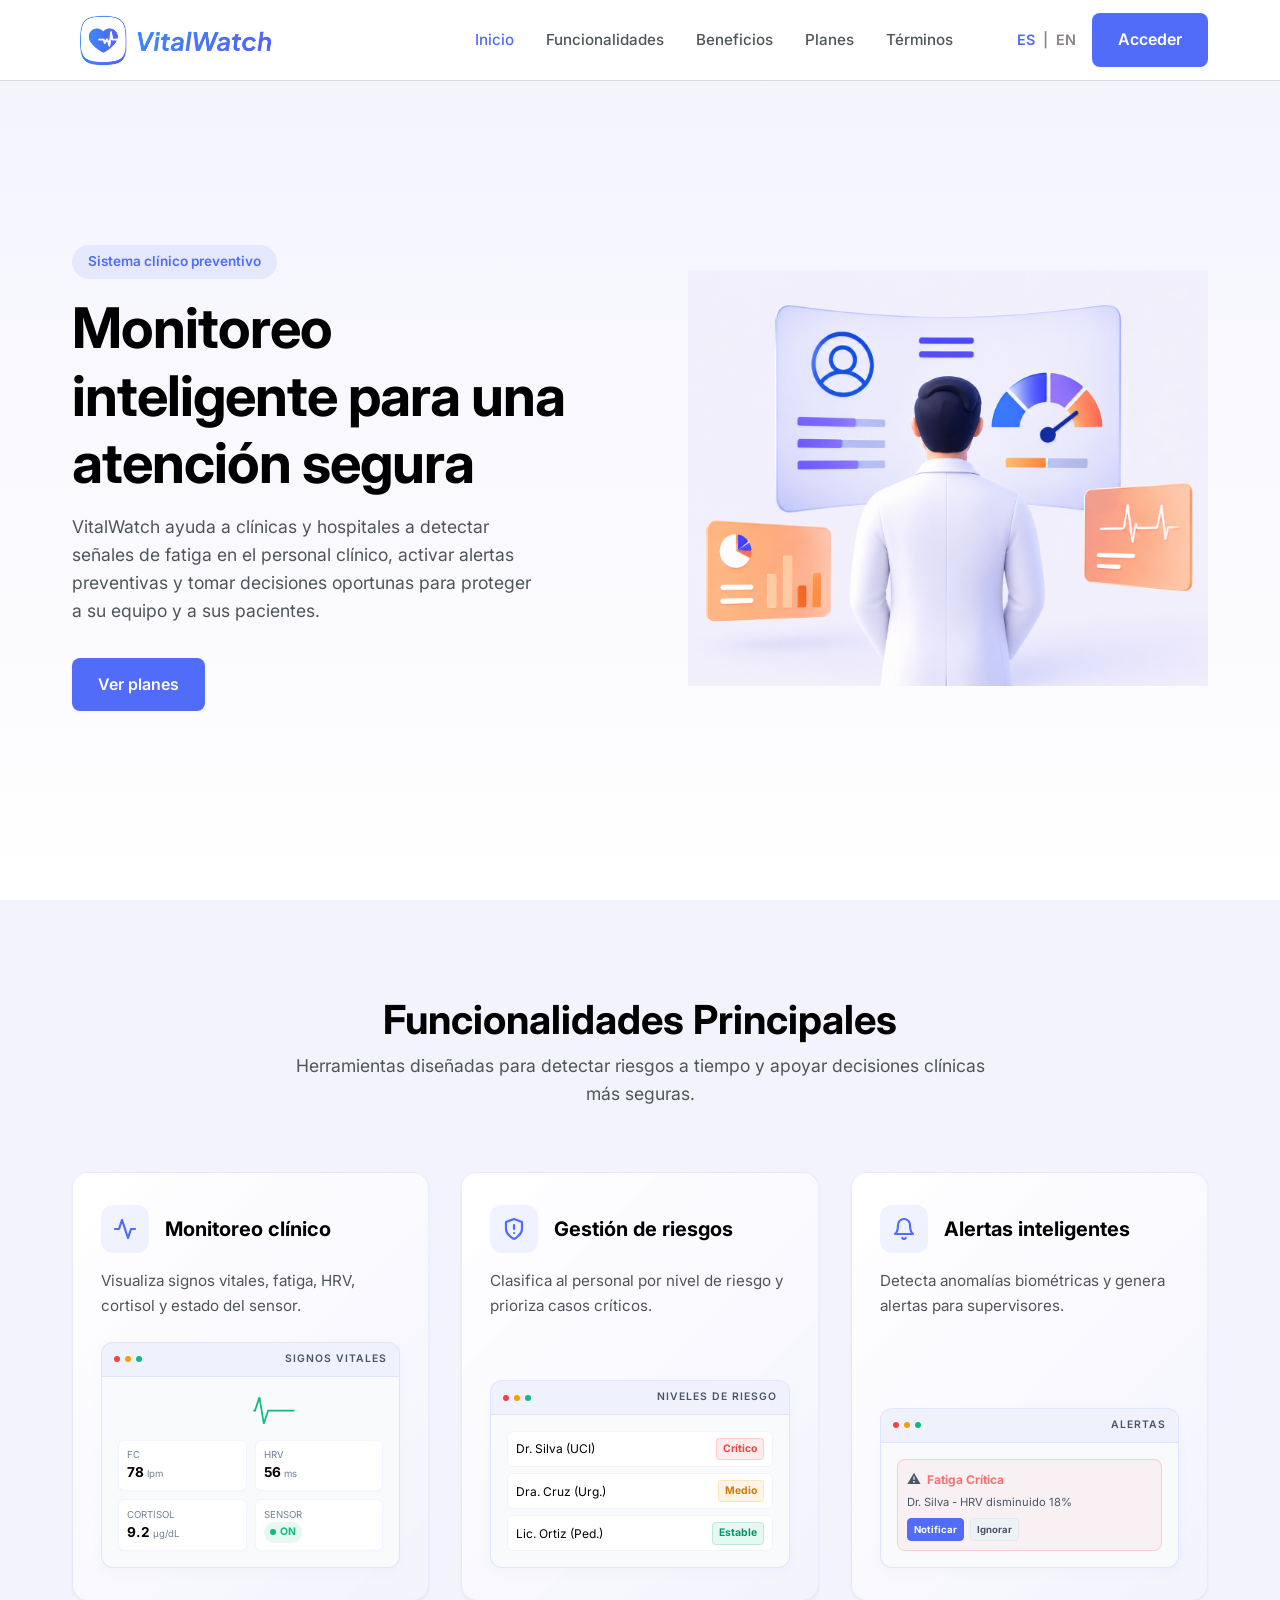
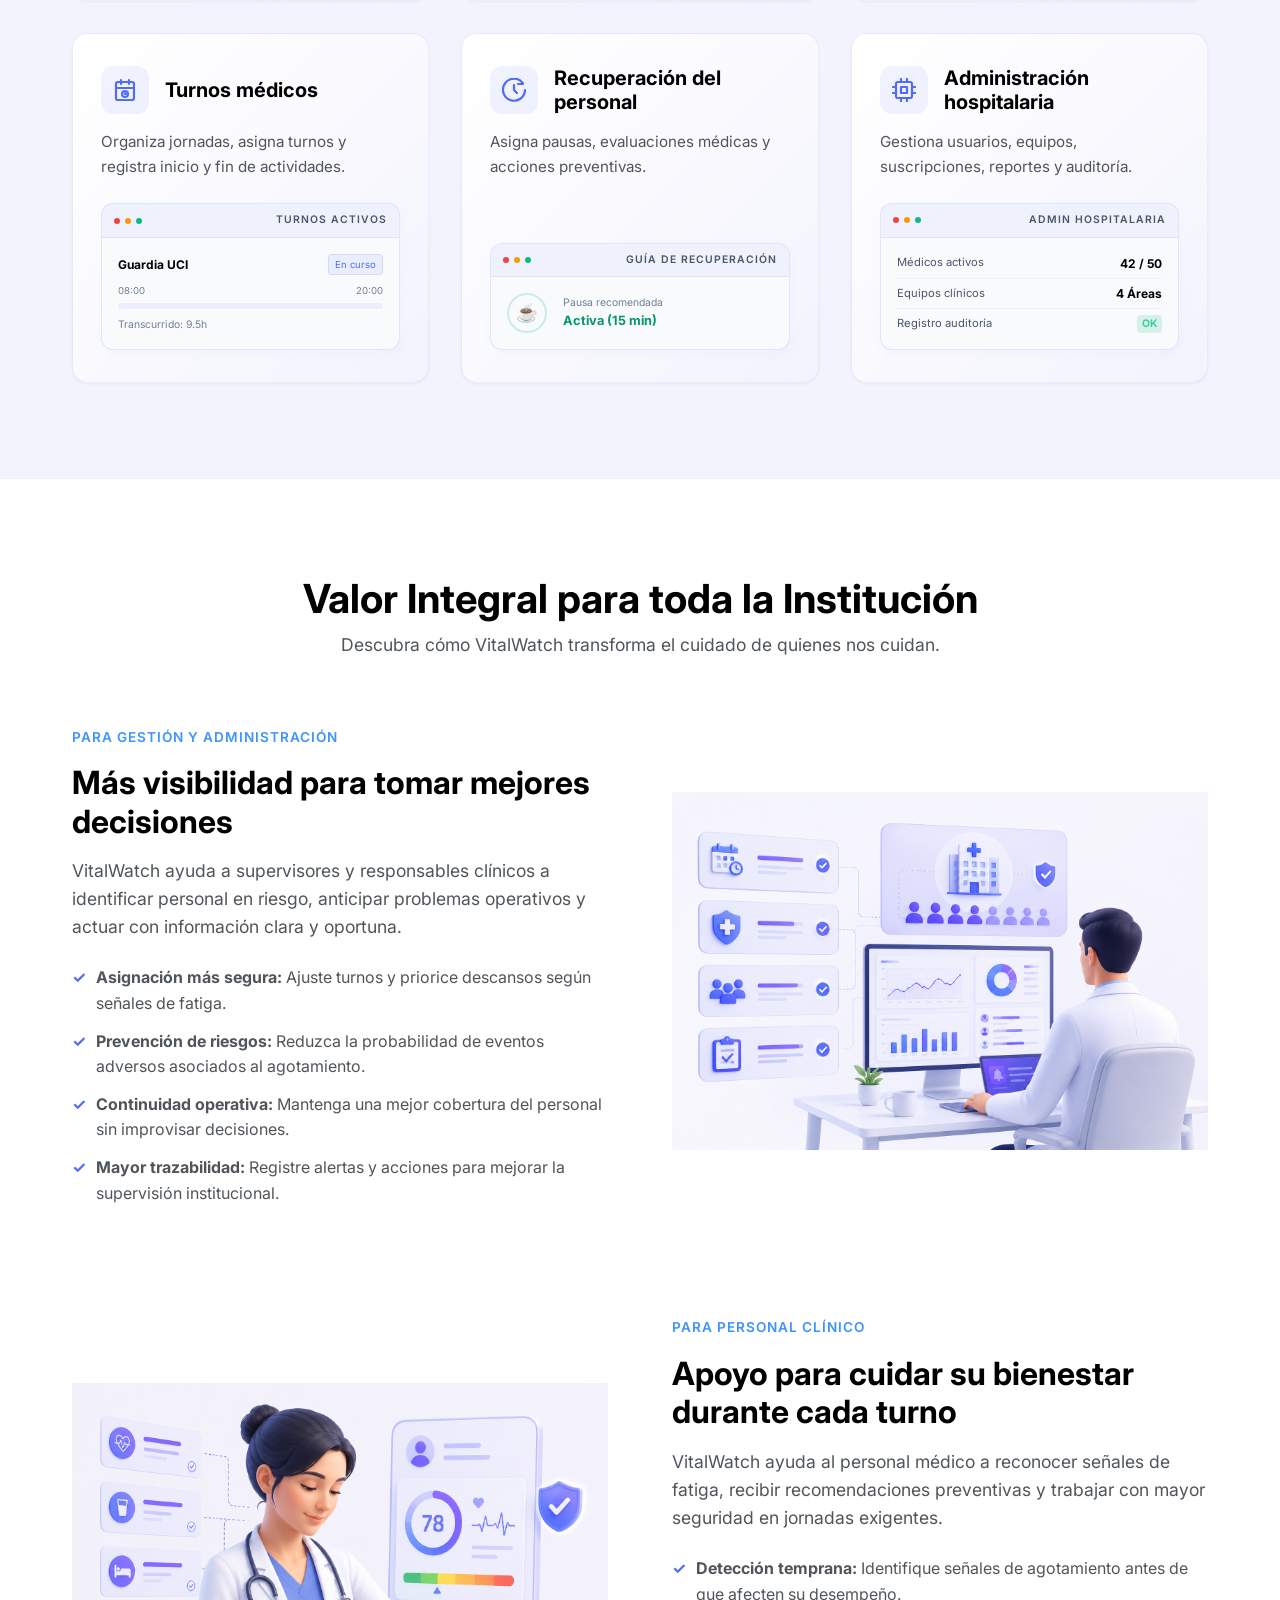
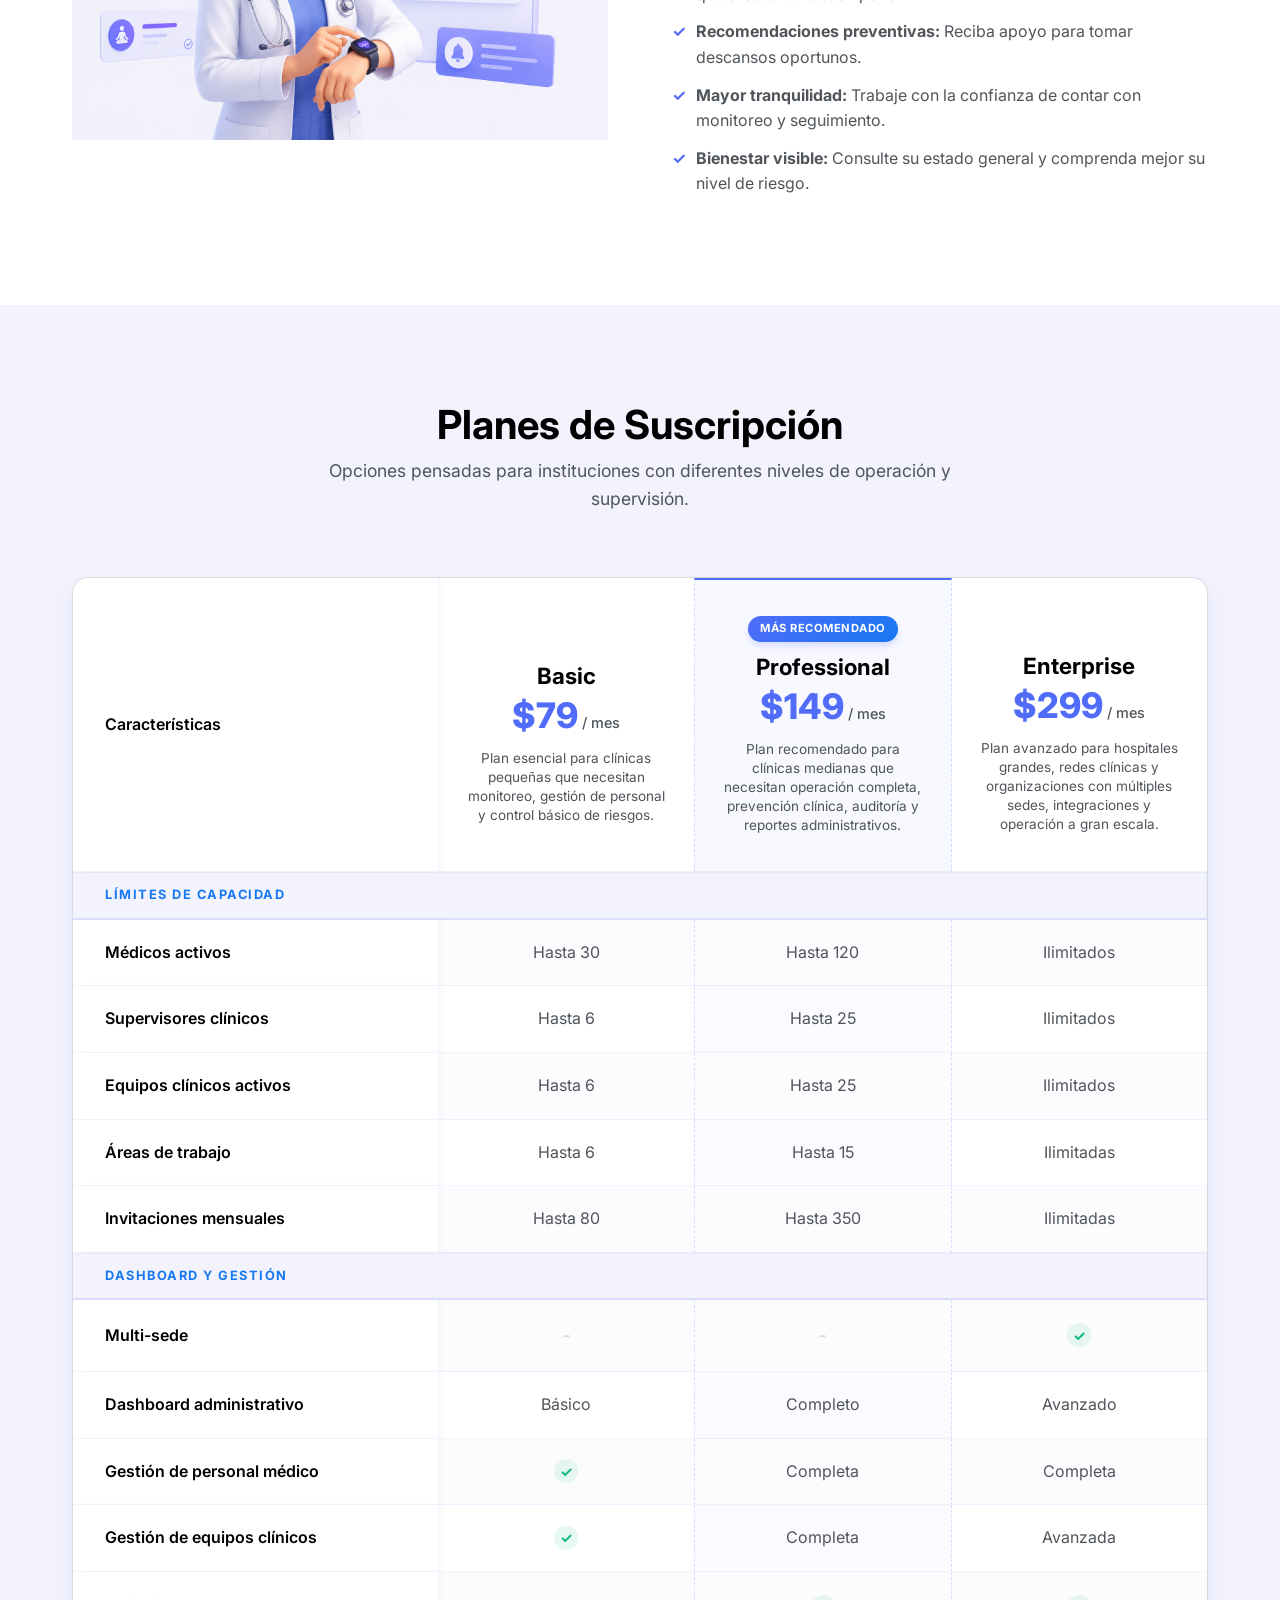
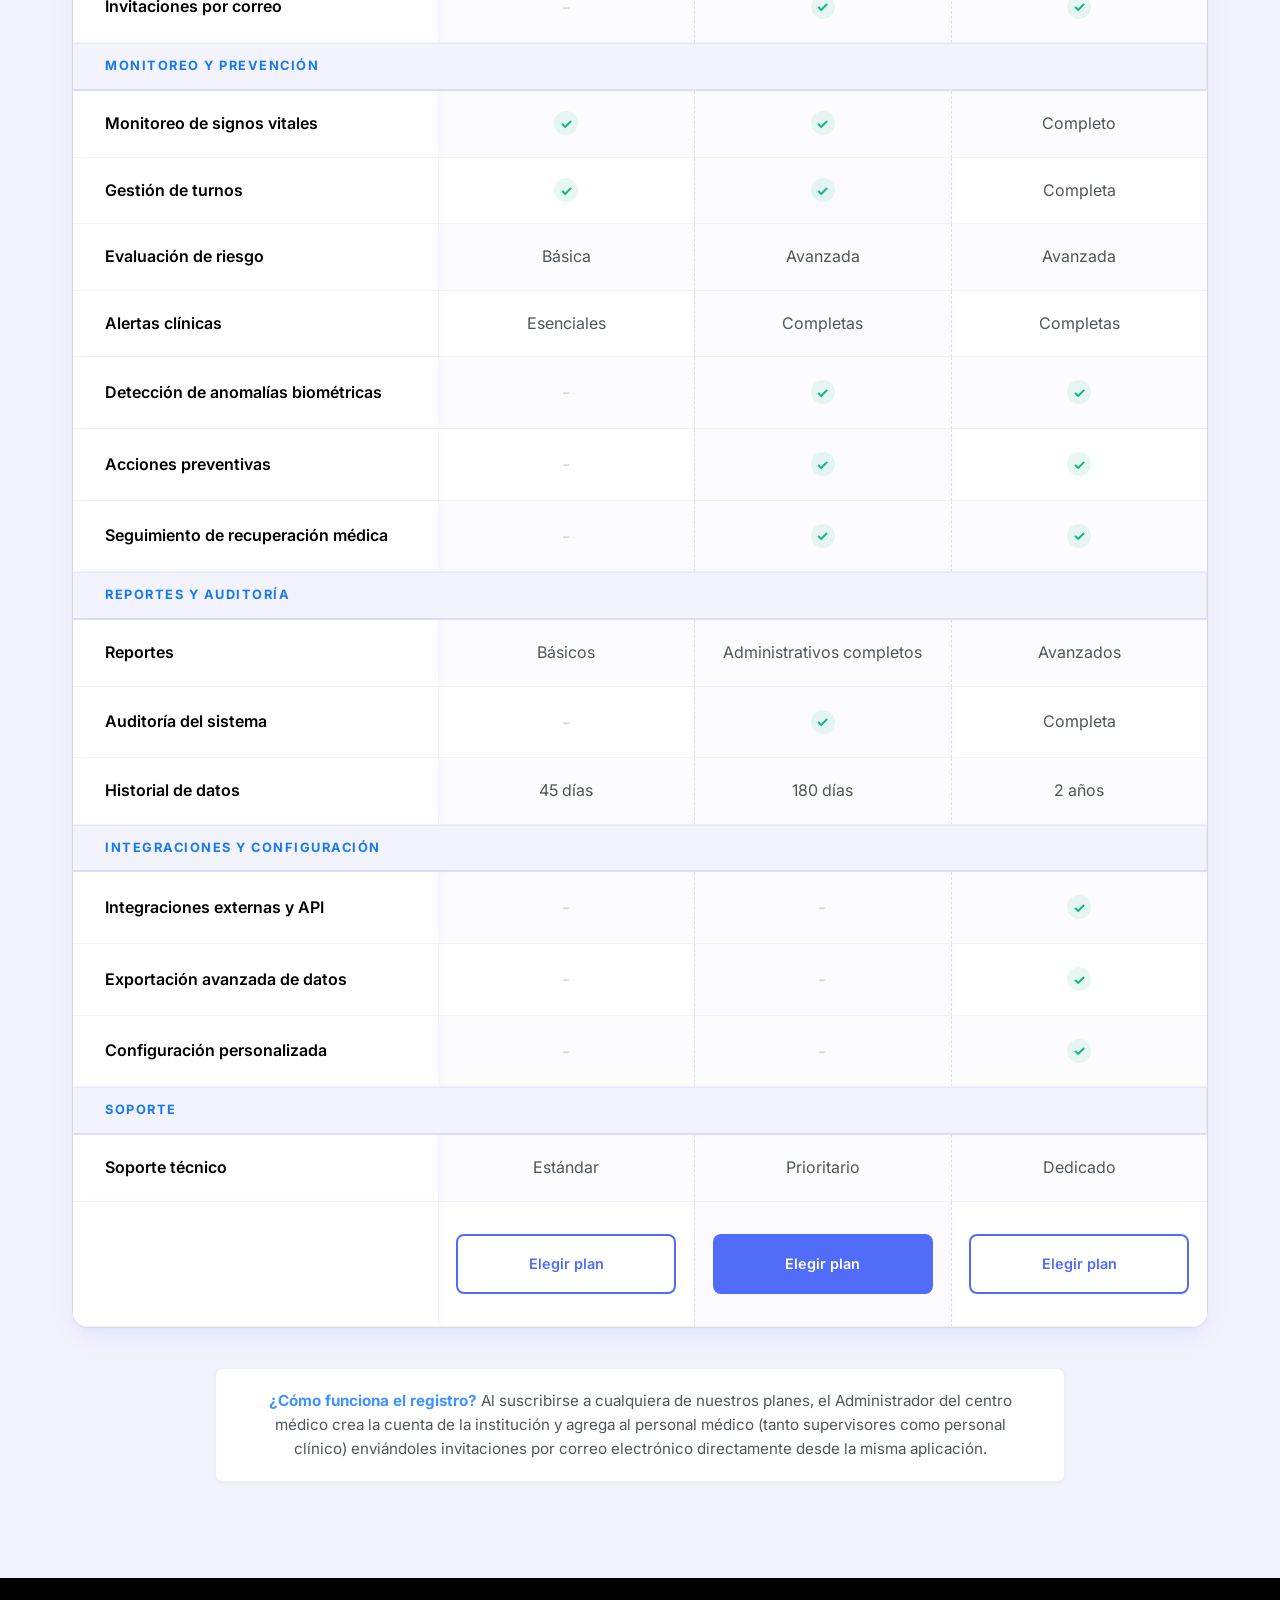
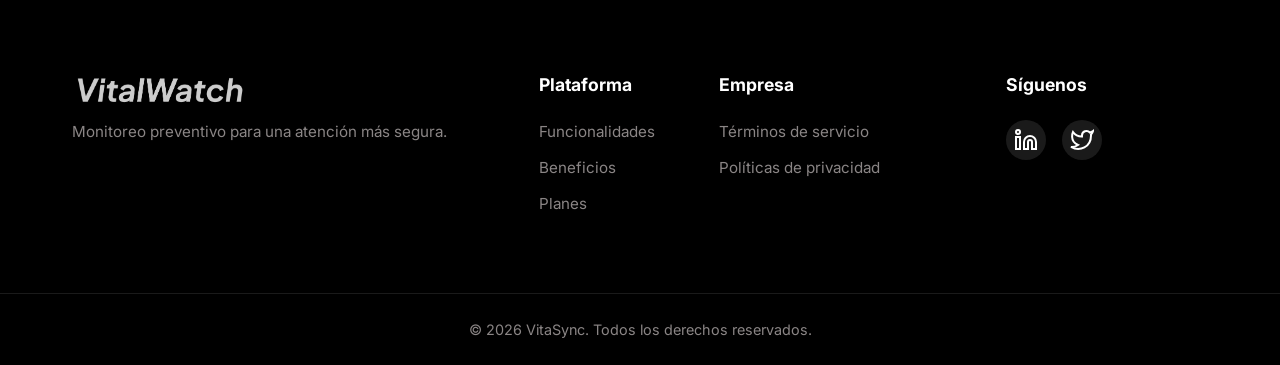
==== commit 9d3629e7: "feat(landing): update pricing links to production domain" ====
--- a/index.html
+++ b/index.html
@@ -56,8 +56,8 @@
                             class="lang">EN</span>
                     </div>
                     <!-- TODO: Reemplazar "https://app.tudominio.com/login" por la URL real de tu Web App -->
-                    <a href="http://localhost:4200/sign-in" rel="noopener noreferrer" class="btn btn-primary btn-login"
-                        data-i18n="nav.login">Acceder</a>
+                    <a href="https://app.vitalwatch.space/sign-in" rel="noopener noreferrer"
+                        class="btn btn-primary btn-login" data-i18n="nav.login">Acceder</a>
                 </div>
             </nav>
 
@@ -110,14 +110,16 @@
                     <div class="feature-card">
                         <div class="feature-header-inline">
                             <div class="feature-icon">
-                                <svg width="24" height="24" viewBox="0 0 24 24" fill="none" stroke="currentColor" stroke-width="2.2" stroke-linecap="round" stroke-linejoin="round">
+                                <svg width="24" height="24" viewBox="0 0 24 24" fill="none" stroke="currentColor"
+                                    stroke-width="2.2" stroke-linecap="round" stroke-linejoin="round">
                                     <path d="M22 12h-4l-3 9L9 3l-3 9H2"></path>
                                 </svg>
                             </div>
                             <h3 class="feature-title" data-i18n="features.f1.title">Monitoreo clínico</h3>
                         </div>
-                        <p class="feature-desc" data-i18n="features.f1.desc">Visualiza signos vitales, fatiga, HRV, cortisol y estado del sensor.</p>
-                        
+                        <p class="feature-desc" data-i18n="features.f1.desc">Visualiza signos vitales, fatiga, HRV,
+                            cortisol y estado del sensor.</p>
+
                         <!-- Mini-Mockup Interactivo -->
                         <div class="feature-mockup mockup-clinical">
                             <div class="mockup-header-bar">
@@ -129,7 +131,8 @@
                             <div class="mockup-body-content">
                                 <div class="ecg-container">
                                     <svg class="ecg-svg" viewBox="0 0 100 40">
-                                        <path class="ecg-path" d="M 0,20 L 20,20 L 25,20 L 30,5 L 35,35 L 40,20 L 45,20 L 50,20 L 55,20 L 60,5 L 65,35 L 70,20 L 75,20 L 80,20 L 85,20 L 100,20" />
+                                        <path class="ecg-path"
+                                            d="M 0,20 L 20,20 L 25,20 L 30,5 L 35,35 L 40,20 L 45,20 L 50,20 L 55,20 L 60,5 L 65,35 L 70,20 L 75,20 L 80,20 L 85,20 L 100,20" />
                                     </svg>
                                 </div>
                                 <div class="metrics-grid">
@@ -142,12 +145,14 @@
                                         <span class="metric-val">56 <small>ms</small></span>
                                     </div>
                                     <div class="metric-box">
-                                        <span class="metric-lbl" data-i18n="mockup.clinical.cortisol.lbl">Cortisol</span>
+                                        <span class="metric-lbl"
+                                            data-i18n="mockup.clinical.cortisol.lbl">Cortisol</span>
                                         <span class="metric-val">9.2 <small>μg/dL</small></span>
                                     </div>
                                     <div class="metric-box">
                                         <span class="metric-lbl" data-i18n="mockup.clinical.sensor.lbl">Sensor</span>
-                                        <span class="sensor-pill connected"><span class="pulse-dot"></span><span data-i18n="mockup.clinical.sensor.status">ON</span></span>
+                                        <span class="sensor-pill connected"><span class="pulse-dot"></span><span
+                                                data-i18n="mockup.clinical.sensor.status">ON</span></span>
                                     </div>
                                 </div>
                             </div>
@@ -158,7 +163,8 @@
                     <div class="feature-card">
                         <div class="feature-header-inline">
                             <div class="feature-icon">
-                                <svg width="24" height="24" viewBox="0 0 24 24" fill="none" stroke="currentColor" stroke-width="2.2" stroke-linecap="round" stroke-linejoin="round">
+                                <svg width="24" height="24" viewBox="0 0 24 24" fill="none" stroke="currentColor"
+                                    stroke-width="2.2" stroke-linecap="round" stroke-linejoin="round">
                                     <path d="M12 22s8-4 8-10V5l-8-3-8 3v7c0 6 8 10 8 10z"></path>
                                     <path d="M12 8v4"></path>
                                     <path d="M12 16h.01"></path>
@@ -166,8 +172,9 @@
                             </div>
                             <h3 class="feature-title" data-i18n="features.f2.title">Gestión de riesgos</h3>
                         </div>
-                        <p class="feature-desc" data-i18n="features.f2.desc">Clasifica al personal por nivel de riesgo y prioriza casos críticos.</p>
-                        
+                        <p class="feature-desc" data-i18n="features.f2.desc">Clasifica al personal por nivel de riesgo y
+                            prioriza casos críticos.</p>
+
                         <!-- Mini-Mockup Interactivo -->
                         <div class="feature-mockup mockup-risk">
                             <div class="mockup-header-bar">
@@ -180,15 +187,18 @@
                                 <div class="risk-list">
                                     <div class="risk-row">
                                         <span class="risk-name">Dr. Silva (UCI)</span>
-                                        <span class="risk-status badge-critical" data-i18n="mockup.risk.critical">Crítico</span>
+                                        <span class="risk-status badge-critical"
+                                            data-i18n="mockup.risk.critical">Crítico</span>
                                     </div>
                                     <div class="risk-row">
                                         <span class="risk-name">Dra. Cruz (Urg.)</span>
-                                        <span class="risk-status badge-medium" data-i18n="mockup.risk.medium">Medio</span>
+                                        <span class="risk-status badge-medium"
+                                            data-i18n="mockup.risk.medium">Medio</span>
                                     </div>
                                     <div class="risk-row">
                                         <span class="risk-name">Lic. Ortiz (Ped.)</span>
-                                        <span class="risk-status badge-stable" data-i18n="mockup.risk.stable">Estable</span>
+                                        <span class="risk-status badge-stable"
+                                            data-i18n="mockup.risk.stable">Estable</span>
                                     </div>
                                 </div>
                             </div>
@@ -199,15 +209,18 @@
                     <div class="feature-card">
                         <div class="feature-header-inline">
                             <div class="feature-icon">
-                                <svg class="bell-icon" width="24" height="24" viewBox="0 0 24 24" fill="none" stroke="currentColor" stroke-width="2.2" stroke-linecap="round" stroke-linejoin="round">
+                                <svg class="bell-icon" width="24" height="24" viewBox="0 0 24 24" fill="none"
+                                    stroke="currentColor" stroke-width="2.2" stroke-linecap="round"
+                                    stroke-linejoin="round">
                                     <path d="M18 8A6 6 0 0 0 6 8c0 7-3 9-3 9h18s-3-2-3-9"></path>
                                     <path d="M13.73 21a2 2 0 0 1-3.46 0"></path>
                                 </svg>
                             </div>
                             <h3 class="feature-title" data-i18n="features.f3.title">Alertas inteligentes</h3>
                         </div>
-                        <p class="feature-desc" data-i18n="features.f3.desc">Detecta anomalías biométricas y genera alertas para supervisores.</p>
-                        
+                        <p class="feature-desc" data-i18n="features.f3.desc">Detecta anomalías biométricas y genera
+                            alertas para supervisores.</p>
+
                         <!-- Mini-Mockup Interactivo -->
                         <div class="feature-mockup mockup-alerts">
                             <div class="mockup-header-bar">
@@ -220,12 +233,16 @@
                                 <div class="alert-box">
                                     <div class="alert-box-header">
                                         <span class="alert-warning-icon">⚠️</span>
-                                        <span class="alert-box-title" data-i18n="mockup.alerts.title">Fatiga Crítica</span>
-                                    </div>
-                                    <p class="alert-box-desc" data-i18n="mockup.alerts.desc">Dr. Silva - HRV disminuido 18%</p>
+                                        <span class="alert-box-title" data-i18n="mockup.alerts.title">Fatiga
+                                            Crítica</span>
+                                    </div>
+                                    <p class="alert-box-desc" data-i18n="mockup.alerts.desc">Dr. Silva - HRV disminuido
+                                        18%</p>
                                     <div class="alert-box-actions">
-                                        <span class="alert-btn btn-notify" data-i18n="mockup.alerts.btn.notify">Notificar</span>
-                                        <span class="alert-btn btn-dismiss" data-i18n="mockup.alerts.btn.dismiss">Ignorar</span>
+                                        <span class="alert-btn btn-notify"
+                                            data-i18n="mockup.alerts.btn.notify">Notificar</span>
+                                        <span class="alert-btn btn-dismiss"
+                                            data-i18n="mockup.alerts.btn.dismiss">Ignorar</span>
                                     </div>
                                 </div>
                             </div>
@@ -236,7 +253,8 @@
                     <div class="feature-card">
                         <div class="feature-header-inline">
                             <div class="feature-icon">
-                                <svg width="24" height="24" viewBox="0 0 24 24" fill="none" stroke="currentColor" stroke-width="2.2" stroke-linecap="round" stroke-linejoin="round">
+                                <svg width="24" height="24" viewBox="0 0 24 24" fill="none" stroke="currentColor"
+                                    stroke-width="2.2" stroke-linecap="round" stroke-linejoin="round">
                                     <rect x="3" y="4" width="18" height="18" rx="2" ry="2"></rect>
                                     <line x1="16" y1="2" x2="16" y2="6"></line>
                                     <line x1="8" y1="2" x2="8" y2="6"></line>
@@ -247,8 +265,9 @@
                             </div>
                             <h3 class="feature-title" data-i18n="features.f4.title">Turnos médicos</h3>
                         </div>
-                        <p class="feature-desc" data-i18n="features.f4.desc">Organiza jornadas, asigna turnos y registra inicio y fin de actividades.</p>
-                        
+                        <p class="feature-desc" data-i18n="features.f4.desc">Organiza jornadas, asigna turnos y registra
+                            inicio y fin de actividades.</p>
+
                         <!-- Mini-Mockup Interactivo -->
                         <div class="feature-mockup mockup-shifts">
                             <div class="mockup-header-bar">
@@ -261,7 +280,8 @@
                                 <div class="shift-info">
                                     <div class="shift-meta">
                                         <span class="shift-role" data-i18n="mockup.shifts.title">Guardia UCI</span>
-                                        <span class="shift-badge-active" data-i18n="mockup.shifts.status">En curso</span>
+                                        <span class="shift-badge-active" data-i18n="mockup.shifts.status">En
+                                            curso</span>
                                     </div>
                                     <div class="shift-progress-wrapper">
                                         <div class="shift-times">
@@ -284,15 +304,17 @@
                     <div class="feature-card">
                         <div class="feature-header-inline">
                             <div class="feature-icon">
-                                <svg width="24" height="24" viewBox="0 0 24 24" fill="none" stroke="currentColor" stroke-width="2.2" stroke-linecap="round" stroke-linejoin="round">
+                                <svg width="24" height="24" viewBox="0 0 24 24" fill="none" stroke="currentColor"
+                                    stroke-width="2.2" stroke-linecap="round" stroke-linejoin="round">
                                     <path d="M23 12a11 11 0 1 1-2.2-6.9L21 6h-5"></path>
                                     <path d="M12 7v5l3 3"></path>
                                 </svg>
                             </div>
                             <h3 class="feature-title" data-i18n="features.f5.title">Recuperación del personal</h3>
                         </div>
-                        <p class="feature-desc" data-i18n="features.f5.desc">Asigna pausas, evaluaciones médicas y acciones preventivas.</p>
-                        
+                        <p class="feature-desc" data-i18n="features.f5.desc">Asigna pausas, evaluaciones médicas y
+                            acciones preventivas.</p>
+
                         <!-- Mini-Mockup Interactivo -->
                         <div class="feature-mockup mockup-recovery">
                             <div class="mockup-header-bar">
@@ -308,8 +330,10 @@
                                         <span class="breath-icon">☕</span>
                                     </div>
                                     <div class="recovery-text">
-                                        <span class="recovery-sugg" data-i18n="mockup.recovery.suggested">Pausa recomendada</span>
-                                        <span class="recovery-action" data-i18n="mockup.recovery.active_break">Activa (15 min)</span>
+                                        <span class="recovery-sugg" data-i18n="mockup.recovery.suggested">Pausa
+                                            recomendada</span>
+                                        <span class="recovery-action" data-i18n="mockup.recovery.active_break">Activa
+                                            (15 min)</span>
                                     </div>
                                 </div>
                             </div>
@@ -320,7 +344,8 @@
                     <div class="feature-card">
                         <div class="feature-header-inline">
                             <div class="feature-icon">
-                                <svg width="24" height="24" viewBox="0 0 24 24" fill="none" stroke="currentColor" stroke-width="2.2" stroke-linecap="round" stroke-linejoin="round">
+                                <svg width="24" height="24" viewBox="0 0 24 24" fill="none" stroke="currentColor"
+                                    stroke-width="2.2" stroke-linecap="round" stroke-linejoin="round">
                                     <rect x="4" y="4" width="16" height="16" rx="2" ry="2"></rect>
                                     <rect x="9" y="9" width="6" height="6"></rect>
                                     <line x1="9" y1="1" x2="9" y2="4"></line>
@@ -335,8 +360,9 @@
                             </div>
                             <h3 class="feature-title" data-i18n="features.f6.title">Administración hospitalaria</h3>
                         </div>
-                        <p class="feature-desc" data-i18n="features.f6.desc">Gestiona usuarios, equipos, suscripciones, reportes y auditoría.</p>
-                        
+                        <p class="feature-desc" data-i18n="features.f6.desc">Gestiona usuarios, equipos, suscripciones,
+                            reportes y auditoría.</p>
+
                         <!-- Mini-Mockup Interactivo -->
                         <div class="feature-mockup mockup-admin">
                             <div class="mockup-header-bar">
@@ -348,15 +374,18 @@
                             <div class="mockup-body-content">
                                 <div class="admin-grid">
                                     <div class="admin-stat-row">
-                                        <span class="admin-stat-lbl" data-i18n="mockup.admin.doctors">Médicos activos</span>
+                                        <span class="admin-stat-lbl" data-i18n="mockup.admin.doctors">Médicos
+                                            activos</span>
                                         <span class="admin-stat-val">42 / 50</span>
                                     </div>
                                     <div class="admin-stat-row">
-                                        <span class="admin-stat-lbl" data-i18n="mockup.admin.teams">Equipos clínicos</span>
+                                        <span class="admin-stat-lbl" data-i18n="mockup.admin.teams">Equipos
+                                            clínicos</span>
                                         <span class="admin-stat-val">4 Áreas</span>
                                     </div>
                                     <div class="admin-stat-row">
-                                        <span class="admin-stat-lbl" data-i18n="mockup.admin.audit">Registro auditoría</span>
+                                        <span class="admin-stat-lbl" data-i18n="mockup.admin.audit">Registro
+                                            auditoría</span>
                                         <span class="admin-stat-val badge-ok">OK</span>
                                     </div>
                                 </div>
@@ -458,26 +487,37 @@
                                 <th data-i18n="table.header.features">Características</th>
                                 <th>
                                     <div class="table-plan-header">
-                                        <div class="popular-badge-table" style="visibility: hidden; margin-bottom: 0.25rem; pointer-events: none;">&nbsp;</div>
+                                        <div class="popular-badge-table"
+                                            style="visibility: hidden; margin-bottom: 0.25rem; pointer-events: none;">
+                                            &nbsp;</div>
                                         <h3 class="plan-name" data-i18n="plans.basic.name">Basic</h3>
                                         <div class="plan-price">$79<span class="plan-period"> / mes</span></div>
-                                        <p class="plan-desc-short" data-i18n="plans.basic.desc">Plan esencial para clínicas pequeñas que necesitan monitoreo, gestión de personal y control básico de riesgos.</p>
+                                        <p class="plan-desc-short" data-i18n="plans.basic.desc">Plan esencial para
+                                            clínicas pequeñas que necesitan monitoreo, gestión de personal y control
+                                            básico de riesgos.</p>
                                     </div>
                                 </th>
                                 <th class="popular-col">
                                     <div class="table-plan-header">
-                                        <div class="popular-badge-table" data-i18n="plans.popular.badge">Más recomendado</div>
+                                        <div class="popular-badge-table" data-i18n="plans.popular.badge">Más recomendado
+                                        </div>
                                         <h3 class="plan-name" data-i18n="plans.pro.name">Professional</h3>
                                         <div class="plan-price">$149<span class="plan-period"> / mes</span></div>
-                                        <p class="plan-desc-short" data-i18n="plans.pro.desc">Plan recomendado para clínicas medianas que necesitan operación completa, prevención clínica, auditoría y reportes administrativos.</p>
+                                        <p class="plan-desc-short" data-i18n="plans.pro.desc">Plan recomendado para
+                                            clínicas medianas que necesitan operación completa, prevención clínica,
+                                            auditoría y reportes administrativos.</p>
                                     </div>
                                 </th>
                                 <th>
                                     <div class="table-plan-header">
-                                        <div class="popular-badge-table" style="visibility: hidden; margin-bottom: 0.25rem; pointer-events: none;">&nbsp;</div>
+                                        <div class="popular-badge-table"
+                                            style="visibility: hidden; margin-bottom: 0.25rem; pointer-events: none;">
+                                            &nbsp;</div>
                                         <h3 class="plan-name" data-i18n="plans.ent.name">Enterprise</h3>
                                         <div class="plan-price">$299<span class="plan-period"> / mes</span></div>
-                                        <p class="plan-desc-short" data-i18n="plans.ent.desc">Plan avanzado para hospitales grandes, redes clínicas y organizaciones con múltiples sedes, integraciones y operación a gran escala.</p>
+                                        <p class="plan-desc-short" data-i18n="plans.ent.desc">Plan avanzado para
+                                            hospitales grandes, redes clínicas y organizaciones con múltiples sedes,
+                                            integraciones y operación a gran escala.</p>
                                     </div>
                                 </th>
                             </tr>
@@ -625,7 +665,8 @@
 
                             <!-- CATEGORY: Integraciones y Configuración -->
                             <tr class="category-row">
-                                <td colspan="4" data-i18n="table.cat.integrations_config">Integraciones y Configuración</td>
+                                <td colspan="4" data-i18n="table.cat.integrations_config">Integraciones y Configuración
+                                </td>
                             </tr>
                             <tr>
                                 <td data-i18n="table.feat.api_integrations">Integraciones externas y API</td>
@@ -661,21 +702,27 @@
                             <tr class="action-row">
                                 <td></td>
                                 <td>
-                                    <a href="http://localhost:4200/register-organization/basic" class="btn btn-outline plan-btn" data-i18n="plans.cta.basic">Elegir plan</a>
+                                    <a href="https://app.vitalwatch.space/register-organization/basic"
+                                        class="btn btn-outline plan-btn" data-i18n="plans.cta.basic">Elegir plan</a>
                                 </td>
                                 <td class="popular-col">
-                                    <a href="http://localhost:4200/register-organization/professional" class="btn btn-primary plan-btn" data-i18n="plans.cta.pro">Elegir plan</a>
+                                    <a href="https://app.vitalwatch.space/register-organization/professional"
+                                        class="btn btn-primary plan-btn" data-i18n="plans.cta.pro">Elegir plan</a>
                                 </td>
                                 <td>
-                                    <a href="mailto:contacto@vitasync.com?subject=Inter%C3%A9s%20en%20Plan%20Enterprise%20-%20VitalWatch" class="btn btn-outline plan-btn" data-i18n="plans.cta.ent">Elegir plan</a>
+                                    <a href="https://app.vitalwatch.space/register-organization/enterprise"
+                                        class="btn btn-outline plan-btn" data-i18n="plans.cta.ent">Elegir plan</a>
                                 </td>
                             </tr>
                         </tbody>
                     </table>
                 </div>
-                
+
                 <div class="plans-footnote">
-                    <p data-i18n="plans.footnote.invitations"><strong>¿Cómo funciona el registro?</strong> Al suscribirse a cualquiera de nuestros planes, el Administrador del centro médico crea la cuenta de la institución y agrega al personal médico (tanto supervisores como personal clínico) enviándoles invitaciones por correo electrónico directamente desde la misma aplicación.</p>
+                    <p data-i18n="plans.footnote.invitations"><strong>¿Cómo funciona el registro?</strong> Al
+                        suscribirse a cualquiera de nuestros planes, el Administrador del centro médico crea la cuenta
+                        de la institución y agrega al personal médico (tanto supervisores como personal clínico)
+                        enviándoles invitaciones por correo electrónico directamente desde la misma aplicación.</p>
                 </div>
             </div>
         </section>
--- a/assets/css/styles.css
+++ b/assets/css/styles.css
@@ -577,28 +577,29 @@
 
 /* Mockup Container */
 .feature-mockup {
-    background-color: #0b0f19;
+    background-color: #f8fafc;
     border-radius: 12px;
-    border: 1px solid rgba(255, 255, 255, 0.08);
+    border: 1px solid rgba(80, 108, 248, 0.15);
     overflow: hidden;
     margin-top: auto;
     font-family: var(--font-main);
     font-size: 0.8rem;
-    color: #a0aec0;
-    box-shadow: inset 0 0 20px rgba(0, 0, 0, 0.6);
+    color: #4a5568;
+    box-shadow: 0 4px 12px rgba(80, 108, 248, 0.03);
     transition: var(--transition);
 }
 
 .feature-card:hover .feature-mockup {
-    border-color: rgba(80, 108, 248, 0.3);
-    box-shadow: 0 4px 20px rgba(0,0,0,0.4), inset 0 0 20px rgba(80, 108, 248, 0.1);
+    border-color: rgba(80, 108, 248, 0.35);
+    box-shadow: 0 6px 16px rgba(80, 108, 248, 0.08);
+    background-color: #ffffff;
 }
 
 /* Mockup Header Bar */
 .mockup-header-bar {
-    background-color: rgba(255, 255, 255, 0.03);
+    background-color: rgba(80, 108, 248, 0.05);
     padding: 0.5rem 0.75rem;
-    border-bottom: 1px solid rgba(255, 255, 255, 0.06);
+    border-bottom: 1px solid rgba(80, 108, 248, 0.1);
     display: flex;
     align-items: center;
     gap: 5px;
@@ -666,12 +667,13 @@
 }
 
 .metric-box {
-    background-color: rgba(255, 255, 255, 0.02);
-    border: 1px solid rgba(255, 255, 255, 0.04);
+    background-color: #ffffff;
+    border: 1px solid rgba(80, 108, 248, 0.08);
     padding: 0.4rem 0.5rem;
     border-radius: 6px;
     display: flex;
     flex-direction: column;
+    box-shadow: 0 1px 3px rgba(80, 108, 248, 0.02);
 }
 
 .metric-lbl {
@@ -683,7 +685,7 @@
 .metric-val {
     font-size: 0.85rem;
     font-weight: bold;
-    color: #e2e8f0;
+    color: var(--neutral-900);
 }
 
 .metric-val small {
@@ -751,15 +753,15 @@
     display: flex;
     justify-content: space-between;
     align-items: center;
-    background-color: rgba(255, 255, 255, 0.02);
+    background-color: #ffffff;
     padding: 0.35rem 0.5rem;
     border-radius: 6px;
-    border: 1px solid rgba(255, 255, 255, 0.04);
+    border: 1px solid rgba(80, 108, 248, 0.08);
 }
 
 .risk-name {
     font-size: 0.75rem;
-    color: #cbd5e0;
+    color: var(--neutral-900);
 }
 
 .risk-status {
@@ -770,21 +772,21 @@
 }
 
 .badge-critical {
-    background-color: rgba(239, 68, 68, 0.15);
-    color: #f87171;
-    border: 1px solid rgba(239, 68, 68, 0.3);
+    background-color: rgba(239, 68, 68, 0.1);
+    color: #ef4444;
+    border: 1px solid rgba(239, 68, 68, 0.2);
 }
 
 .badge-medium {
-    background-color: rgba(245, 158, 11, 0.15);
-    color: #fbbf24;
-    border: 1px solid rgba(245, 158, 11, 0.3);
+    background-color: rgba(245, 158, 11, 0.1);
+    color: #d97706;
+    border: 1px solid rgba(245, 158, 11, 0.2);
 }
 
 .badge-stable {
-    background-color: rgba(16, 185, 129, 0.15);
-    color: #34d399;
-    border: 1px solid rgba(16, 185, 129, 0.3);
+    background-color: rgba(16, 185, 129, 0.1);
+    color: #059669;
+    border: 1px solid rgba(16, 185, 129, 0.2);
 }
 
 .feature-card:hover .badge-critical {
@@ -798,17 +800,17 @@
 
 /* --- Alerts Mockup (Smart Alerts) --- */
 .alert-box {
-    background-color: rgba(239, 68, 68, 0.08);
-    border: 1px solid rgba(239, 68, 68, 0.2);
+    background-color: rgba(239, 68, 68, 0.05);
+    border: 1px solid rgba(239, 68, 68, 0.18);
     border-radius: 8px;
     padding: 0.6rem;
     transition: var(--transition);
 }
 
 .feature-card:hover .alert-box {
-    background-color: rgba(239, 68, 68, 0.12);
-    border-color: rgba(239, 68, 68, 0.4);
-    box-shadow: 0 0 10px rgba(239, 68, 68, 0.2);
+    background-color: rgba(239, 68, 68, 0.08);
+    border-color: rgba(239, 68, 68, 0.3);
+    box-shadow: 0 2px 8px rgba(239, 68, 68, 0.1);
 }
 
 .alert-box-header {
@@ -830,7 +832,7 @@
 
 .alert-box-desc {
     font-size: 0.7rem;
-    color: #cbd5e0;
+    color: #4a5568;
     margin-bottom: 0.4rem;
 }
 
@@ -842,7 +844,7 @@
 .alert-btn {
     font-size: 0.6rem;
     font-weight: bold;
-    padding: 2px 6px;
+    padding: 2.5px 6px;
     border-radius: 4px;
     cursor: pointer;
 }
@@ -850,11 +852,13 @@
 .btn-notify {
     background-color: #506cf8;
     color: #fff;
+    border: 1px solid #506cf8;
 }
 
 .btn-dismiss {
-    background-color: rgba(255, 255, 255, 0.06);
-    color: #a0aec0;
+    background-color: #edf2f7;
+    color: #4a5568;
+    border: 1px solid #e2e8f0;
 }
 
 .feature-card:hover .bell-icon {
@@ -889,16 +893,16 @@
 .shift-role {
     font-size: 0.75rem;
     font-weight: bold;
-    color: #e2e8f0;
+    color: var(--neutral-900);
 }
 
 .shift-badge-active {
     font-size: 0.6rem;
-    background-color: rgba(80, 108, 248, 0.15);
-    color: #a3b3fd;
+    background-color: rgba(80, 108, 248, 0.08);
+    color: #506cf8;
     padding: 2px 6px;
     border-radius: 4px;
-    border: 1px solid rgba(80, 108, 248, 0.3);
+    border: 1px solid rgba(80, 108, 248, 0.15);
 }
 
 .shift-progress-wrapper {
@@ -917,7 +921,7 @@
 .shift-progress-bar {
     width: 100%;
     height: 6px;
-    background-color: rgba(255, 255, 255, 0.05);
+    background-color: rgba(80, 108, 248, 0.08);
     border-radius: 10px;
     overflow: hidden;
 }
@@ -990,7 +994,7 @@
 .recovery-action {
     font-size: 0.8rem;
     font-weight: bold;
-    color: #34d399;
+    color: #059669;
 }
 
 /* --- Admin Mockup (Hospital Admin) --- */
@@ -1004,7 +1008,7 @@
     display: flex;
     justify-content: space-between;
     align-items: center;
-    border-bottom: 1px solid rgba(255, 255, 255, 0.04);
+    border-bottom: 1px solid rgba(80, 108, 248, 0.06);
     padding-bottom: 0.3rem;
 }
 
@@ -1015,13 +1019,13 @@
 
 .admin-stat-lbl {
     font-size: 0.7rem;
-    color: #cbd5e0;
+    color: #4a5568;
 }
 
 .admin-stat-val {
     font-size: 0.75rem;
     font-weight: bold;
-    color: #e2e8f0;
+    color: var(--neutral-900);
 }
 
 .badge-ok {
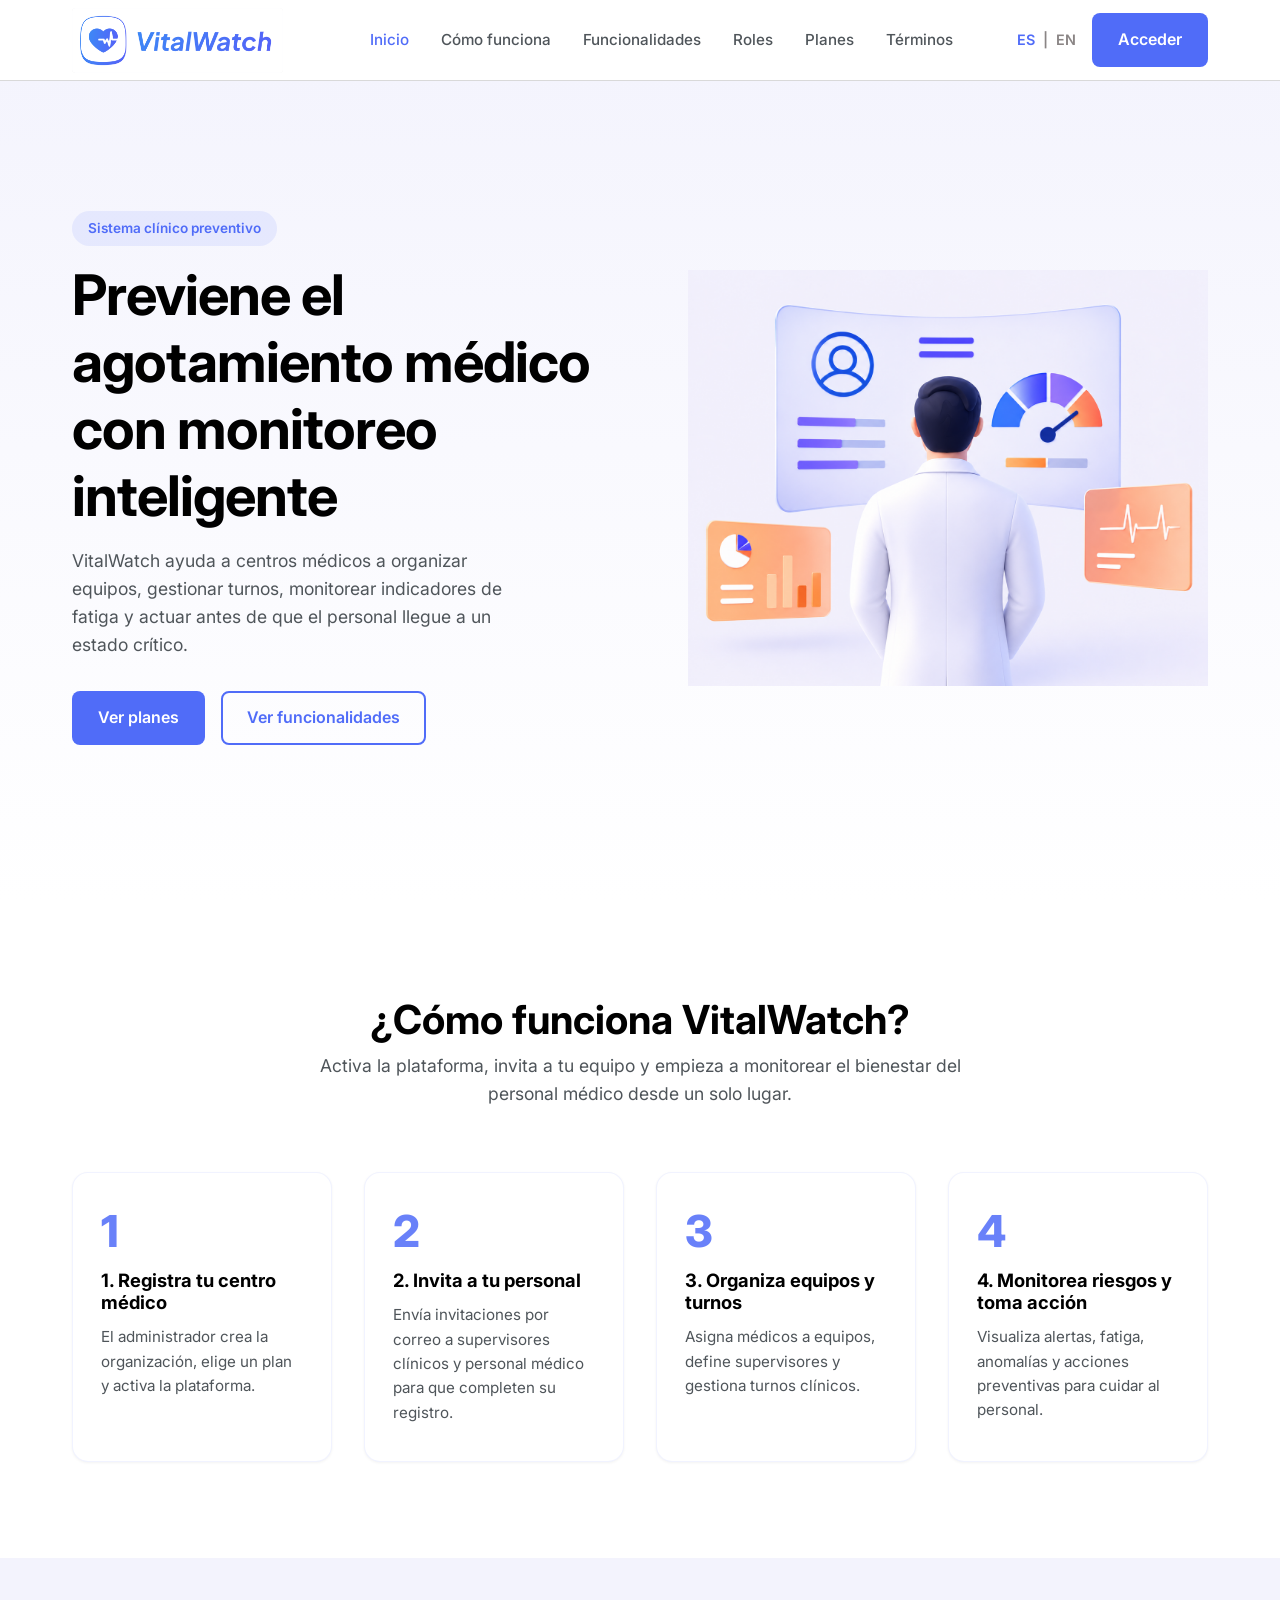
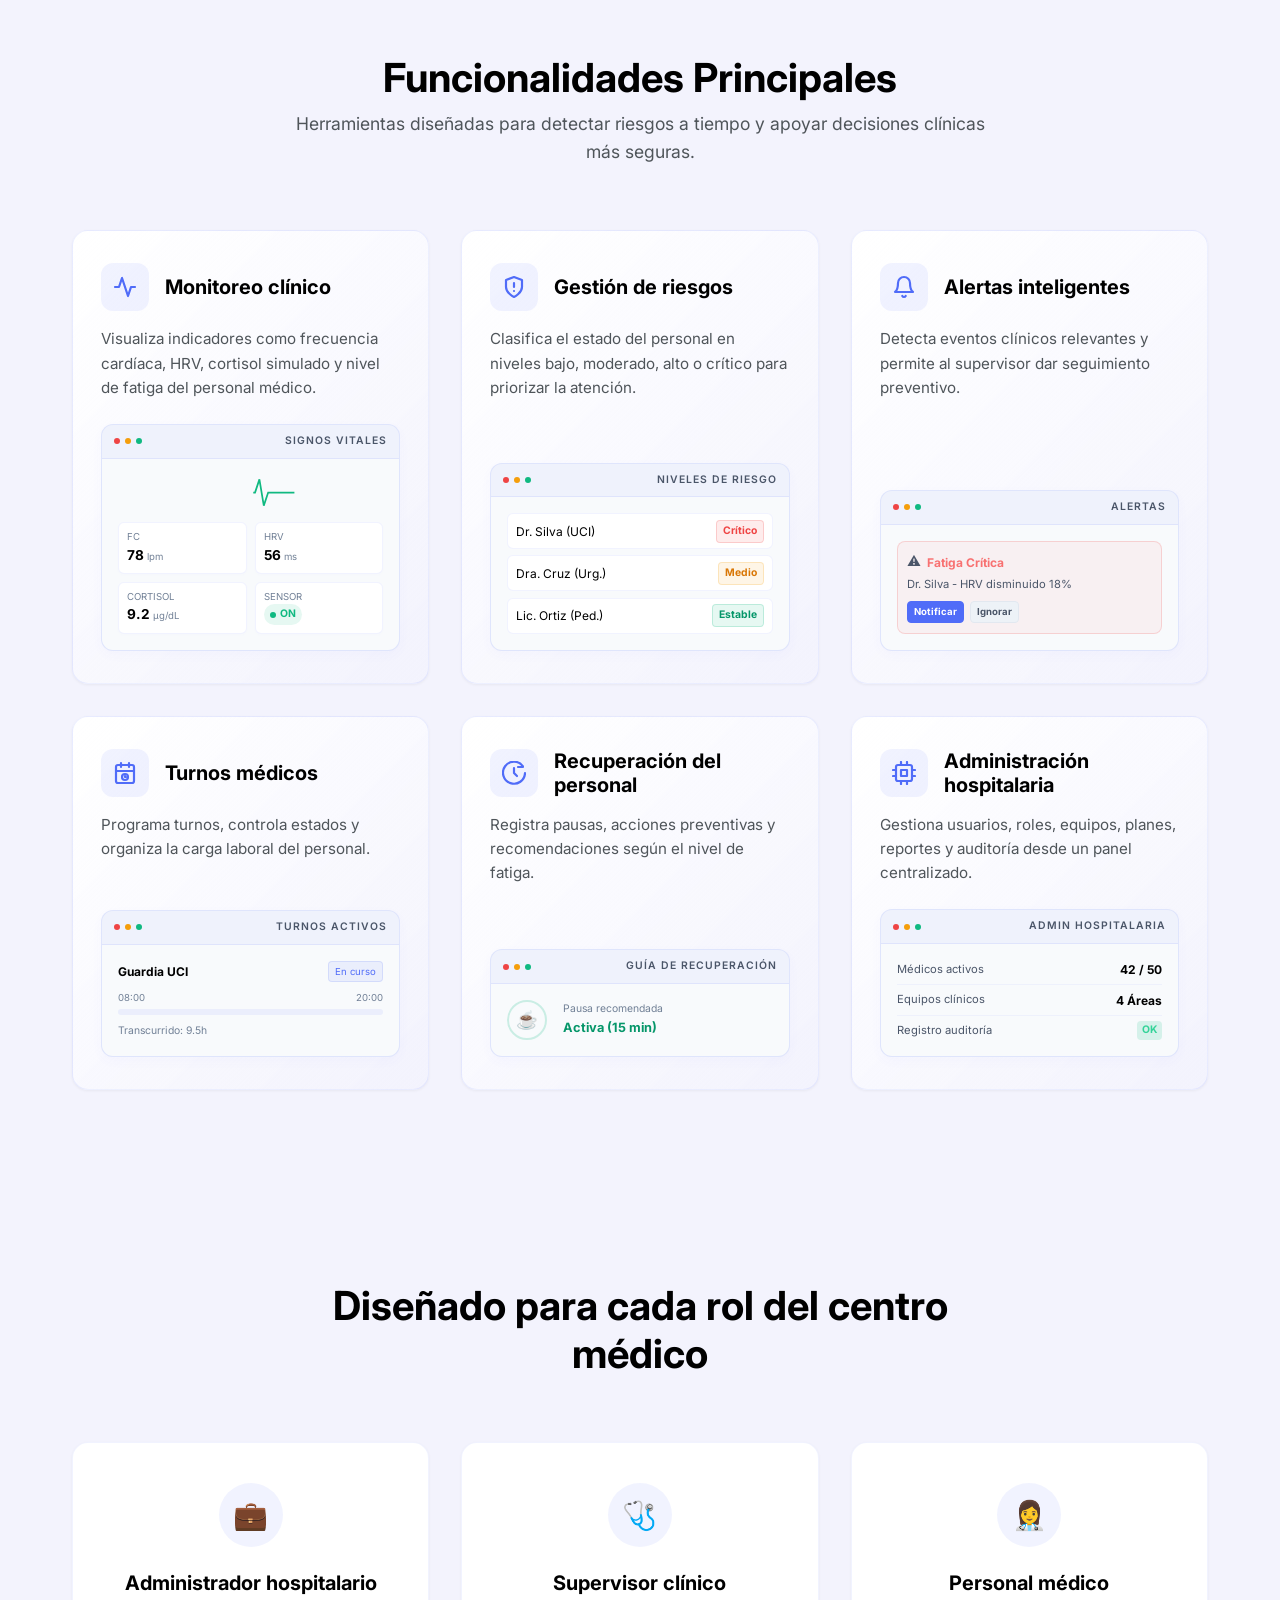
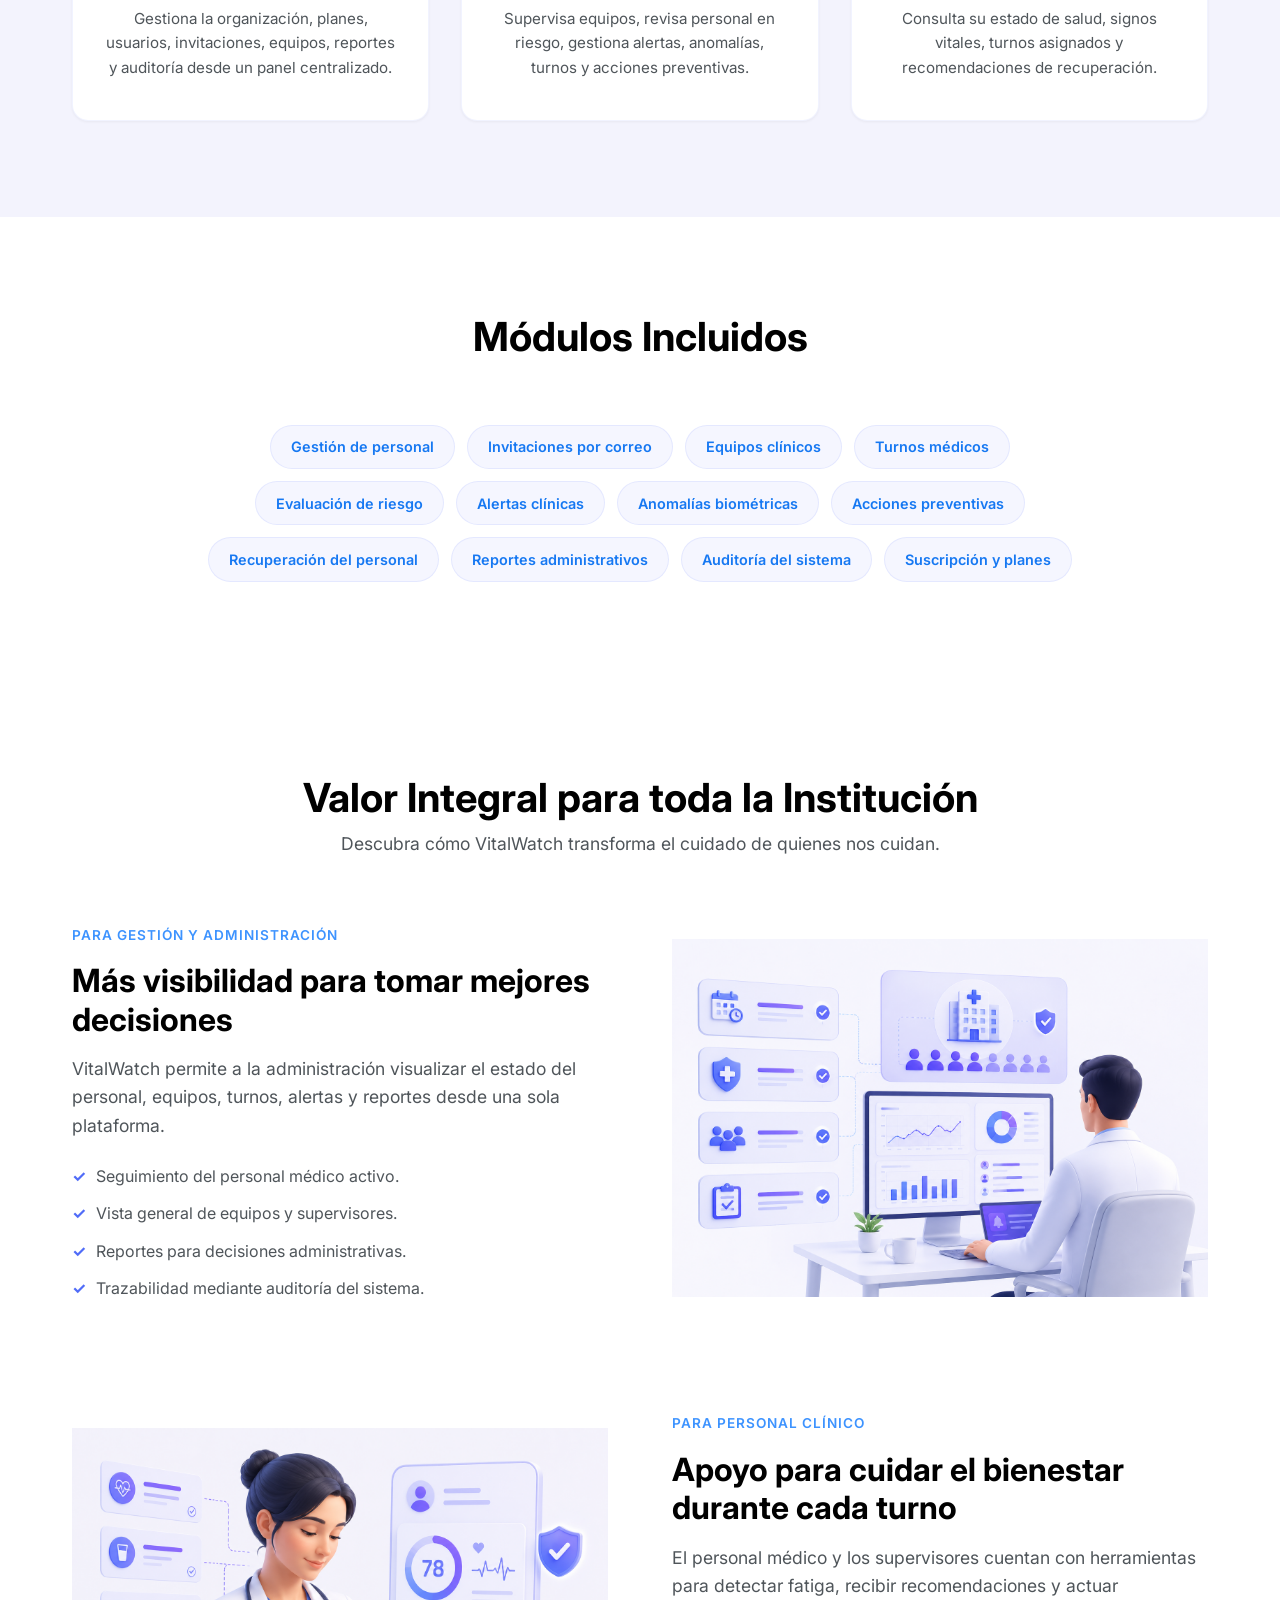
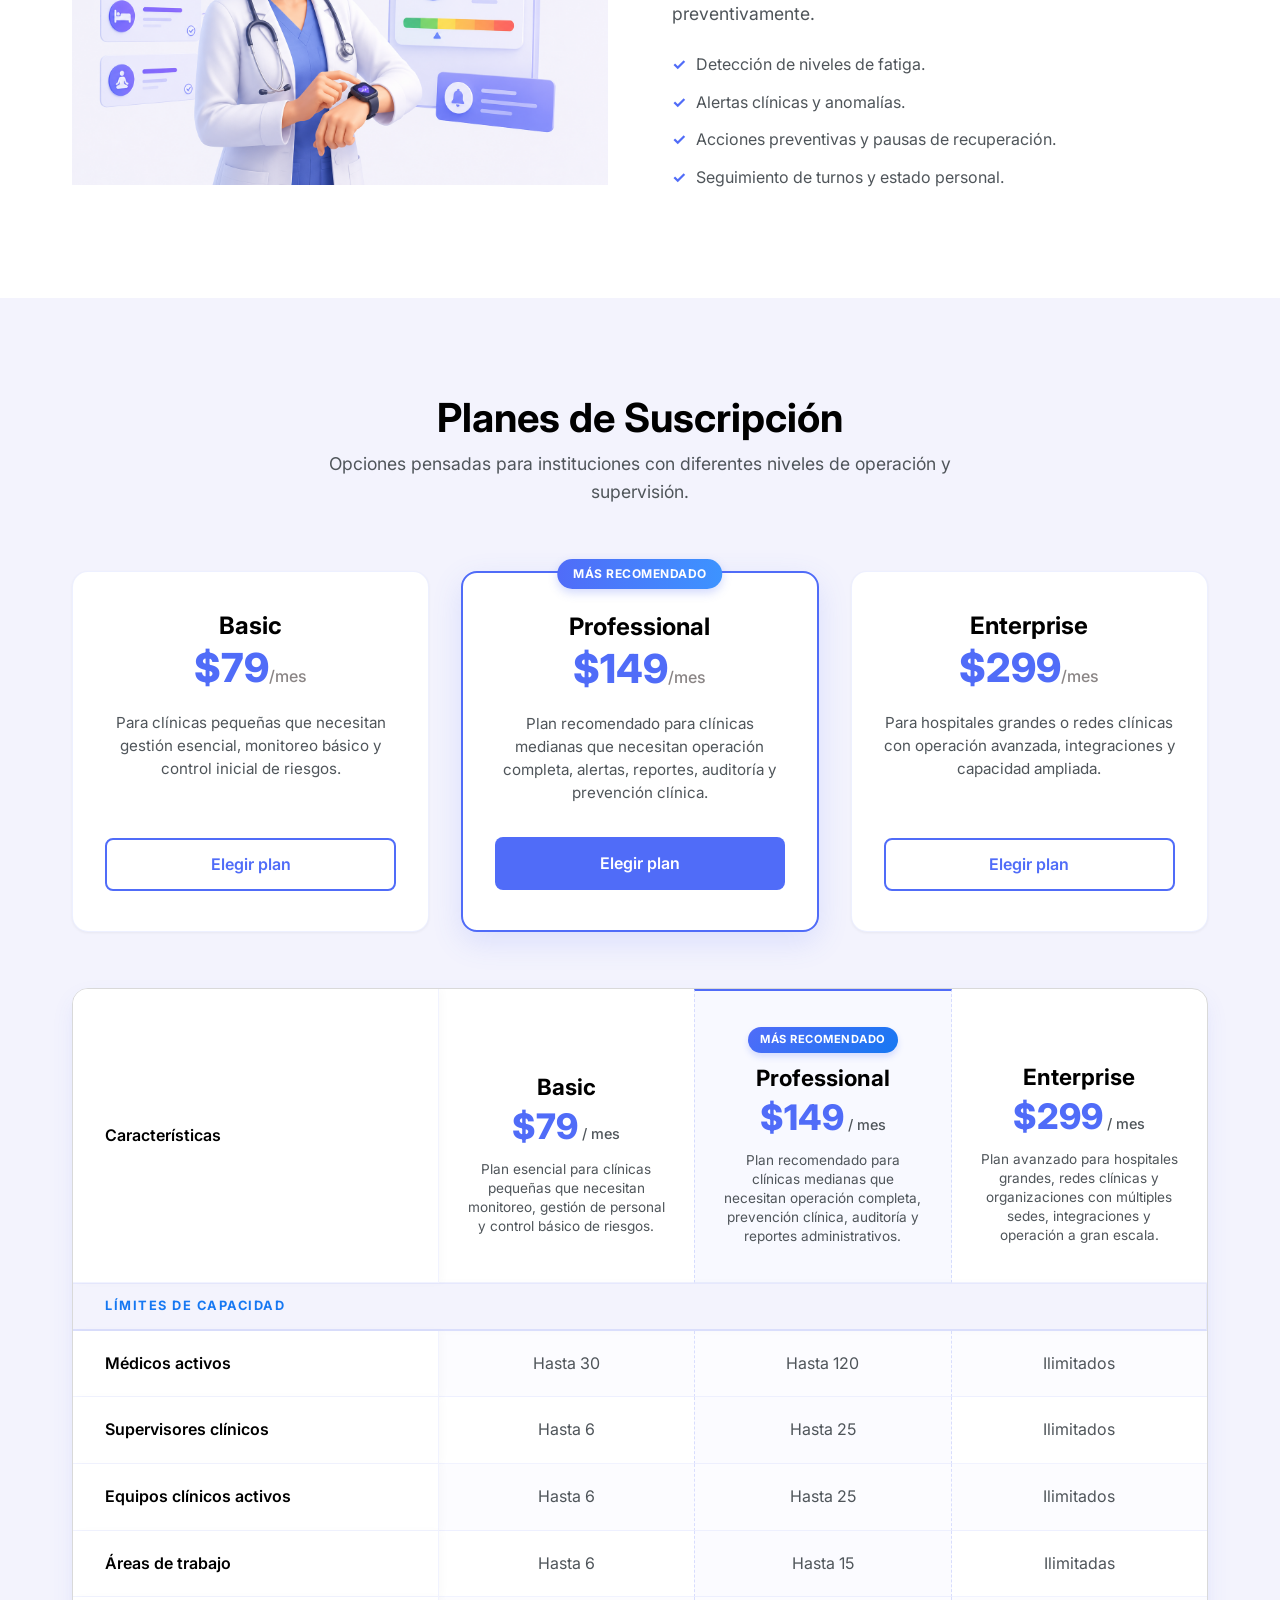
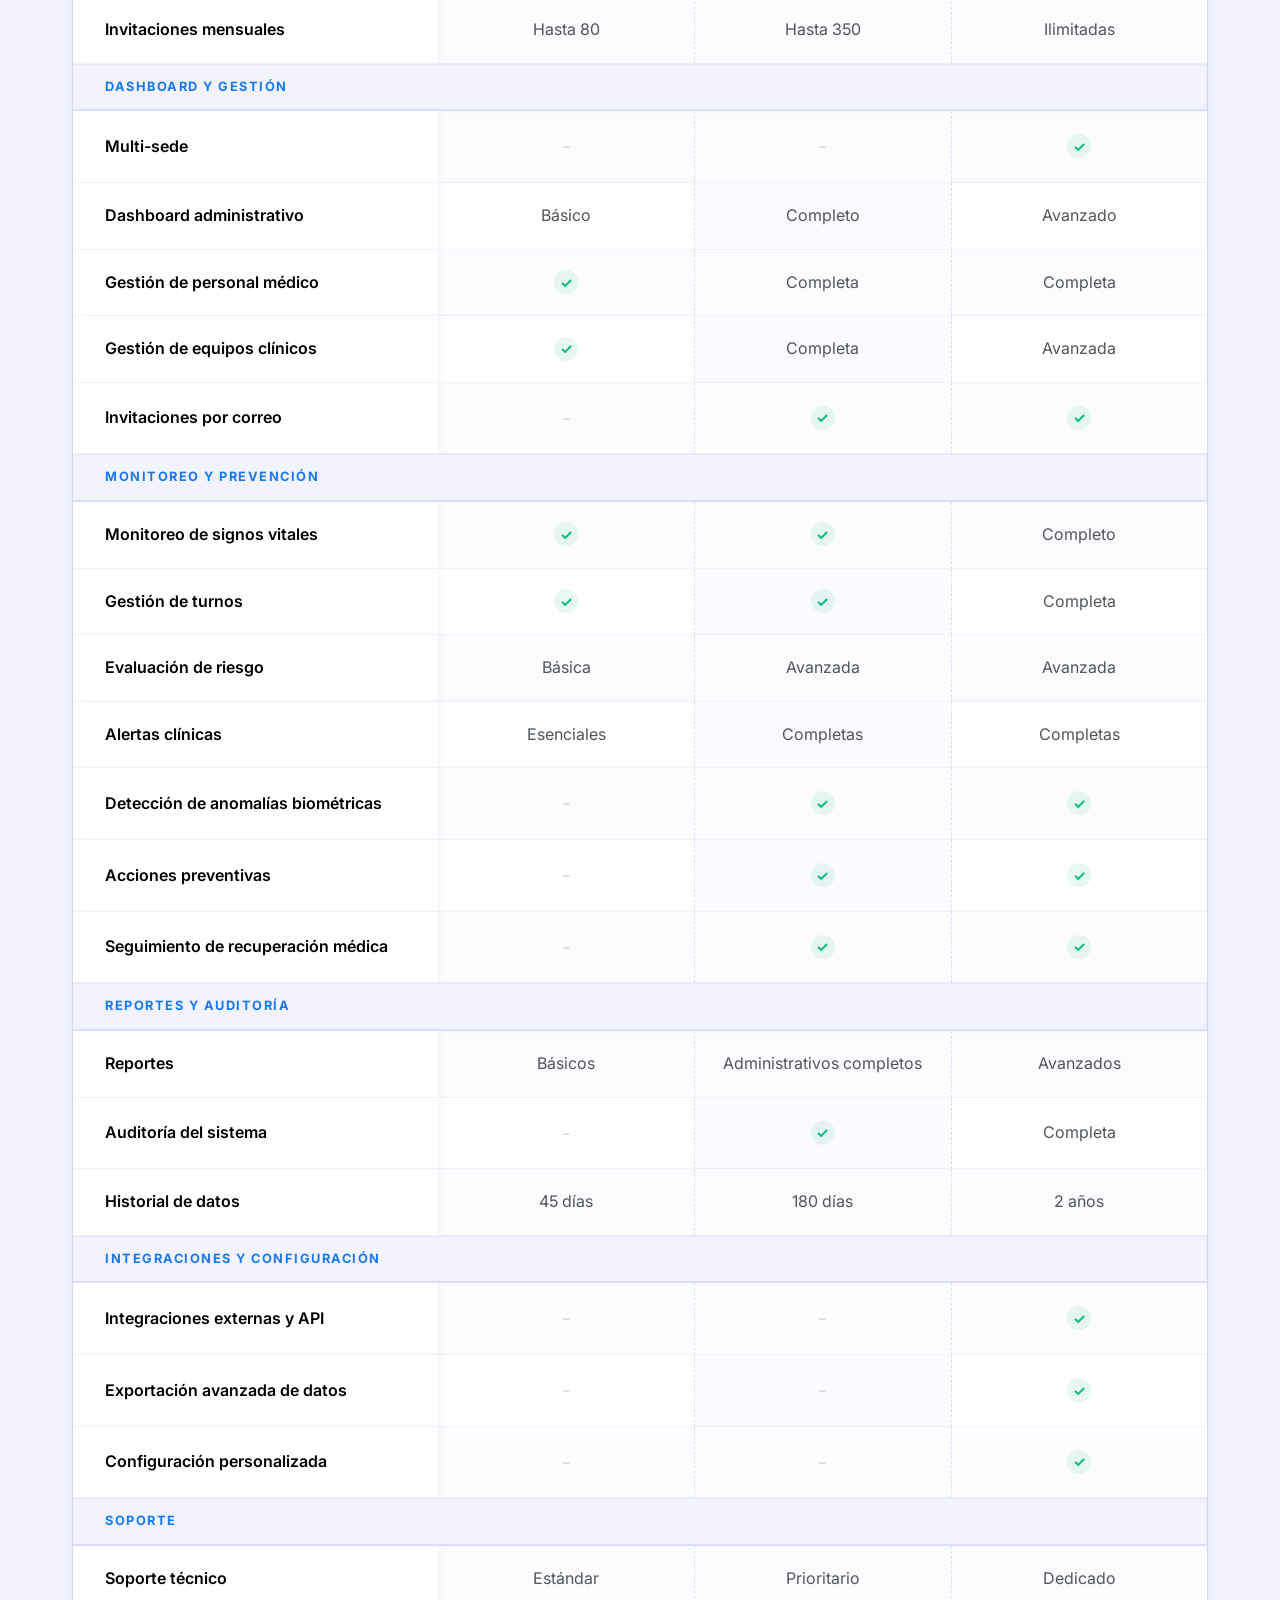
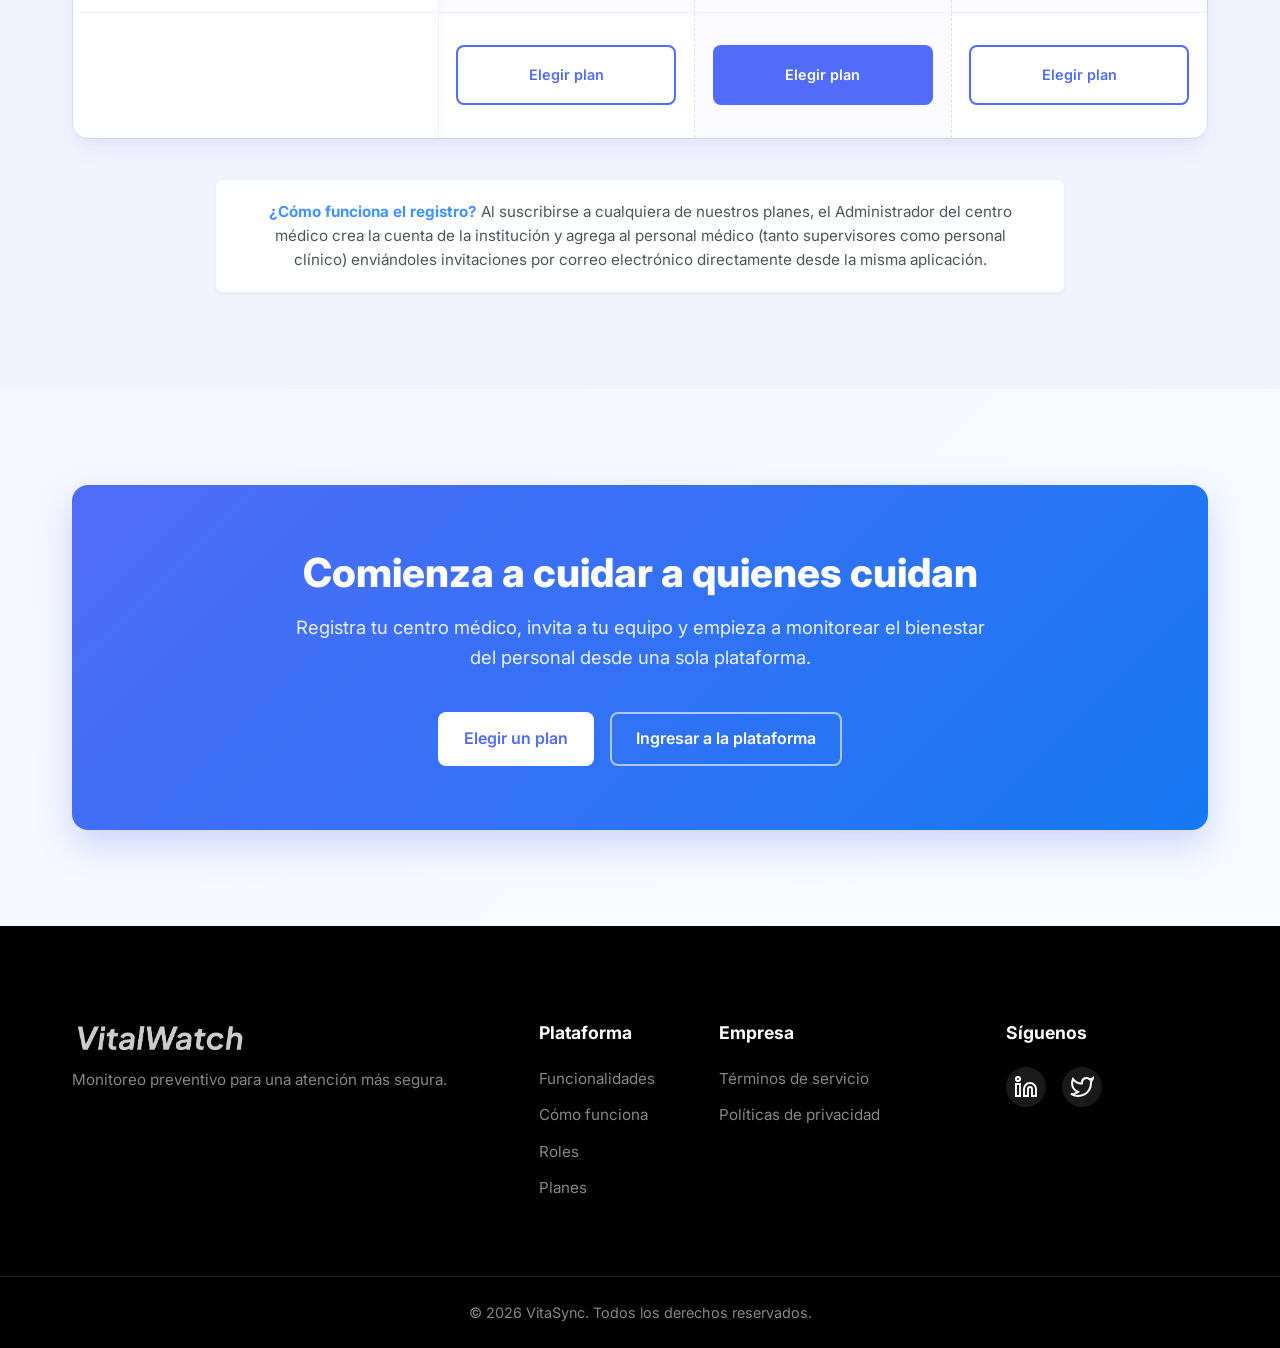
==== commit 09290731: "feat(landing): improve content structure and user flow" ====
--- a/index.html
+++ b/index.html
@@ -42,11 +42,11 @@
 
             <nav class="nav-menu" id="nav-menu">
                 <ul class="nav-list">
-                    <li><a href="index.html" class="nav-link active" data-i18n="nav.home">Inicio</a></li>
-                    <li><a href="index.html#funcionalidades" class="nav-link"
-                            data-i18n="nav.features">Funcionalidades</a></li>
-                    <li><a href="index.html#beneficios" class="nav-link" data-i18n="nav.benefits">Beneficios</a></li>
-                    <li><a href="index.html#planes" class="nav-link" data-i18n="nav.plans">Planes</a></li>
+                    <li><a href="#inicio" class="nav-link active" data-i18n="nav.home">Inicio</a></li>
+                    <li><a href="#como-funciona" class="nav-link" data-i18n="nav.how_it_works">Cómo funciona</a></li>
+                    <li><a href="#funcionalidades" class="nav-link" data-i18n="nav.features">Funcionalidades</a></li>
+                    <li><a href="#roles" class="nav-link" data-i18n="nav.roles">Roles</a></li>
+                    <li><a href="#planes" class="nav-link" data-i18n="nav.plans">Planes</a></li>
                     <li><a href="terms.html" class="nav-link" data-i18n="nav.terms">Términos</a></li>
                 </ul>
 
@@ -78,20 +78,49 @@
             <div class="container hero-container">
                 <div class="hero-content">
                     <div class="badge" data-i18n="hero.badge">Sistema clínico preventivo</div>
-                    <h1 class="hero-title" data-i18n="hero.title">Monitoreo inteligente para una atención segura</h1>
+                    <h1 class="hero-title" data-i18n="hero.title">Previene el agotamiento médico con monitoreo inteligente</h1>
                     <p class="hero-subtitle" data-i18n="hero.subtitle">
-                        VitalWatch ayuda a clínicas y hospitales a detectar señales de fatiga en el personal clínico,
-                        activar alertas preventivas y tomar decisiones oportunas para proteger a su equipo y a sus
-                        pacientes.
+                        VitalWatch ayuda a centros médicos a organizar equipos, gestionar turnos, monitorear indicadores de fatiga y actuar antes de que el personal llegue a un estado crítico.
                     </p>
                     <div class="hero-cta">
                         <a href="#planes" class="btn btn-primary" data-i18n="hero.cta.plans">Ver planes</a>
+                        <a href="#funcionalidades" class="btn btn-outline" data-i18n="hero.cta.features">Ver funcionalidades</a>
                     </div>
                 </div>
 
                 <img src="assets/images/monitoreo.png" alt="waza">
-
-
+            </div>
+        </section>
+
+        <!-- How it Works Section -->
+        <section id="como-funciona" class="section">
+            <div class="container">
+                <div class="section-header text-center">
+                    <h2 class="section-title" data-i18n="how_it_works.title">¿Cómo funciona VitalWatch?</h2>
+                    <p class="section-subtitle" data-i18n="how_it_works.subtitle">Activa la plataforma, invita a tu equipo y empieza a monitorear el bienestar del personal médico desde un solo lugar.</p>
+                </div>
+                <div class="steps-grid">
+                    <div class="step-card">
+                        <div class="step-num">1</div>
+                        <h3 class="step-title" data-i18n="how_it_works.step1.title">Registra tu centro médico</h3>
+                        <p class="step-desc" data-i18n="how_it_works.step1.desc">El administrador crea la organización, elige un plan y activa la plataforma.</p>
+                    </div>
+                    <div class="step-card">
+                        <div class="step-num">2</div>
+                        <h3 class="step-title" data-i18n="how_it_works.step2.title">Invita a tu personal</h3>
+                        <p class="step-desc" data-i18n="how_it_works.step2.desc">Envía invitaciones por correo a supervisores clínicos y personal médico para que completen su registro.</p>
+                    </div>
+                    <div class="step-card">
+                        <div class="step-num">3</div>
+                        <h3 class="step-title" data-i18n="how_it_works.step3.title">Organiza equipos y turnos</h3>
+                        <p class="step-desc" data-i18n="how_it_works.step3.desc">Asigna médicos a equipos, define supervisores y gestiona turnos clínicos.</p>
+                    </div>
+                    <div class="step-card">
+                        <div class="step-num">4</div>
+                        <h3 class="step-title" data-i18n="how_it_works.step4.title">Monitorea riesgos y toma acción</h3>
+                        <p class="step-desc" data-i18n="how_it_works.step4.desc">Visualiza alertas, fatiga, anomalías y acciones preventivas para cuidar al personal.</p>
+                    </div>
+                </div>
             </div>
         </section>
 
@@ -392,6 +421,61 @@
                             </div>
                         </div>
                     </div>
+                </div>
+            </div>
+        </section>
+
+        <!-- Roles Section -->
+        <section id="roles" class="section bg-light">
+            <div class="container">
+                <div class="section-header text-center">
+                    <h2 class="section-title" data-i18n="roles.title">Diseñado para cada rol del centro médico</h2>
+                </div>
+                <div class="roles-grid">
+                    <div class="role-card">
+                        <div class="role-icon-container">
+                            <span class="role-icon">💼</span>
+                        </div>
+                        <h3 class="role-title" data-i18n="roles.admin.title">Administrador hospitalario</h3>
+                        <p class="role-desc" data-i18n="roles.admin.desc">Gestiona la organización, planes, usuarios, invitaciones, equipos, reportes y auditoría desde un panel centralizado.</p>
+                    </div>
+                    <div class="role-card">
+                        <div class="role-icon-container">
+                            <span class="role-icon">🩺</span>
+                        </div>
+                        <h3 class="role-title" data-i18n="roles.supervisor.title">Supervisor clínico</h3>
+                        <p class="role-desc" data-i18n="roles.supervisor.desc">Supervisa equipos, revisa personal en riesgo, gestiona alertas, anomalías, turnos y acciones preventivas.</p>
+                    </div>
+                    <div class="role-card">
+                        <div class="role-icon-container">
+                            <span class="role-icon">👩‍⚕️</span>
+                        </div>
+                        <h3 class="role-title" data-i18n="roles.doctor.title">Personal médico</h3>
+                        <p class="role-desc" data-i18n="roles.doctor.desc">Consulta su estado de salud, signos vitales, turnos asignados y recomendaciones de recuperación.</p>
+                    </div>
+                </div>
+            </div>
+        </section>
+
+        <!-- Modules Section -->
+        <section class="section">
+            <div class="container">
+                <div class="section-header text-center">
+                    <h2 class="section-title" data-i18n="modules.title">Módulos Incluidos</h2>
+                </div>
+                <div class="modules-container">
+                    <div class="module-chip" data-i18n="modules.m1">Gestión de personal</div>
+                    <div class="module-chip" data-i18n="modules.m2">Invitaciones por correo</div>
+                    <div class="module-chip" data-i18n="modules.m3">Equipos clínicos</div>
+                    <div class="module-chip" data-i18n="modules.m4">Turnos médicos</div>
+                    <div class="module-chip" data-i18n="modules.m5">Evaluación de riesgo</div>
+                    <div class="module-chip" data-i18n="modules.m6">Alertas clínicas</div>
+                    <div class="module-chip" data-i18n="modules.m7">Anomalías biométricas</div>
+                    <div class="module-chip" data-i18n="modules.m8">Acciones preventivas</div>
+                    <div class="module-chip" data-i18n="modules.m9">Recuperación del personal</div>
+                    <div class="module-chip" data-i18n="modules.m10">Reportes administrativos</div>
+                    <div class="module-chip" data-i18n="modules.m11">Auditoría del sistema</div>
+                    <div class="module-chip" data-i18n="modules.m12">Suscripción y planes</div>
                 </div>
             </div>
         </section>
@@ -480,6 +564,39 @@
                     </p>
                 </div>
 
+                <div class="planes-cards-grid">
+                    <!-- Basic Card -->
+                    <div class="plan-summary-card">
+                        <div class="plan-card-header">
+                            <h3 class="plan-card-name" data-i18n="plans.basic.name">Basic</h3>
+                            <div class="plan-card-price">$79<span class="plan-card-period">/mes</span></div>
+                        </div>
+                        <p class="plan-card-desc" data-i18n="plans.basic.summary">Para clínicas pequeñas que necesitan gestión esencial, monitoreo básico y control inicial de riesgos.</p>
+                        <a href="https://app.vitalwatch.space/register-organization/basic" class="btn btn-outline btn-block plan-card-btn" data-i18n="plans.cta.basic">Elegir plan</a>
+                    </div>
+                    
+                    <!-- Pro Card (Recomendado) -->
+                    <div class="plan-summary-card recommended">
+                        <div class="plan-badge-recommended" data-i18n="plans.popular.badge">Más recomendado</div>
+                        <div class="plan-card-header">
+                            <h3 class="plan-card-name" data-i18n="plans.pro.name">Professional</h3>
+                            <div class="plan-card-price">$149<span class="plan-card-period">/mes</span></div>
+                        </div>
+                        <p class="plan-card-desc" data-i18n="plans.pro.summary">Plan recomendado para clínicas medianas que necesitan operación completa, alertas, reportes, auditoría y prevención clínica.</p>
+                        <a href="https://app.vitalwatch.space/register-organization/professional" class="btn btn-primary btn-block plan-card-btn" data-i18n="plans.cta.pro">Elegir plan</a>
+                    </div>
+                    
+                    <!-- Enterprise Card -->
+                    <div class="plan-summary-card">
+                        <div class="plan-card-header">
+                            <h3 class="plan-card-name" data-i18n="plans.ent.name">Enterprise</h3>
+                            <div class="plan-card-price">$299<span class="plan-card-period">/mes</span></div>
+                        </div>
+                        <p class="plan-card-desc" data-i18n="plans.ent.summary">Para hospitales grandes o redes clínicas con operación avanzada, integraciones y capacidad ampliada.</p>
+                        <a href="https://app.vitalwatch.space/register-organization/enterprise" class="btn btn-outline btn-block plan-card-btn" data-i18n="plans.cta.ent">Elegir plan</a>
+                    </div>
+                </div>
+
                 <div class="table-responsive">
                     <table class="comparison-table">
                         <thead>
@@ -727,6 +844,20 @@
             </div>
         </section>
 
+        <!-- Final CTA Section -->
+        <section class="section final-cta-section">
+            <div class="container">
+                <div class="final-cta-card">
+                    <h2 class="final-cta-title" data-i18n="cta_final.title">Comienza a cuidar a quienes cuidan</h2>
+                    <p class="final-cta-subtitle" data-i18n="cta_final.subtitle">Registra tu centro médico, invita a tu equipo y empieza a monitorear el bienestar del personal desde una sola plataforma.</p>
+                    <div class="final-cta-buttons">
+                        <a href="#planes" class="btn btn-primary" data-i18n="cta_final.choose_plan">Elegir un plan</a>
+                        <a href="https://app.vitalwatch.space/sign-in" class="btn btn-outline" data-i18n="cta_final.login">Ingresar a la plataforma</a>
+                    </div>
+                </div>
+            </div>
+        </section>
+
         <!-- Footer -->
         <footer class="footer">
             <div class="container footer-container">
@@ -741,7 +872,8 @@
                     <div class="link-column">
                         <h4 data-i18n="footer.platform">Plataforma</h4>
                         <a href="#funcionalidades" data-i18n="nav.features">Funcionalidades</a>
-                        <a href="#beneficios" data-i18n="nav.benefits">Beneficios</a>
+                        <a href="#como-funciona" data-i18n="nav.how_it_works">Cómo funciona</a>
+                        <a href="#roles" data-i18n="nav.roles">Roles</a>
                         <a href="#planes" data-i18n="nav.planes">Planes</a>
                     </div>
                     <div class="link-column">
--- a/assets/css/styles.css
+++ b/assets/css/styles.css
@@ -1842,4 +1842,351 @@
     .recovery-action {
         font-size: 0.75rem !important;
     }
-}+}
+
+/* ==========================================================================
+   Renovaciones del Landing Page (Nuevas Secciones)
+   ========================================================================== */
+
+/* ¿Cómo funciona VitalWatch? */
+.steps-grid {
+    display: grid;
+    grid-template-columns: repeat(4, 1fr);
+    gap: var(--space-lg);
+    margin-top: 3rem;
+}
+
+.step-card {
+    background-color: var(--bg-white);
+    padding: 2.25rem 1.75rem;
+    border-radius: var(--radius-lg);
+    border: 1px solid rgba(80, 108, 248, 0.08);
+    box-shadow: var(--shadow-sm);
+    transition: var(--transition);
+    position: relative;
+    overflow: hidden;
+}
+
+.step-card::before {
+    content: '';
+    position: absolute;
+    top: 0;
+    left: 0;
+    width: 4px;
+    height: 100%;
+    background-color: var(--primary-500);
+    opacity: 0;
+    transition: var(--transition);
+}
+
+.step-card:hover::before {
+    opacity: 1;
+}
+
+.step-card:hover {
+    transform: translateY(-5px);
+    box-shadow: var(--shadow-lg);
+    border-color: rgba(80, 108, 248, 0.2);
+}
+
+.step-num {
+    font-size: 2.75rem;
+    font-weight: 800;
+    color: var(--primary-500);
+    opacity: 0.85;
+    line-height: 1;
+    margin-bottom: var(--space-md);
+}
+
+.step-title {
+    font-size: 1.15rem;
+    font-weight: 700;
+    margin-bottom: 0.75rem;
+    color: var(--neutral-900);
+}
+
+.step-desc {
+    font-size: 0.95rem;
+    color: var(--neutral-700);
+    line-height: 1.6;
+}
+
+/* Diseñado para cada rol */
+.roles-grid {
+    display: grid;
+    grid-template-columns: repeat(3, 1fr);
+    gap: var(--space-lg);
+    margin-top: 3rem;
+}
+
+.role-card {
+    background-color: var(--bg-white);
+    padding: 2.5rem 2rem;
+    border-radius: var(--radius-lg);
+    border: 1px solid rgba(80, 108, 248, 0.08);
+    box-shadow: var(--shadow-sm);
+    text-align: center;
+    transition: var(--transition);
+}
+
+.role-card:hover {
+    transform: translateY(-5px);
+    box-shadow: var(--shadow-lg);
+    border-color: rgba(80, 108, 248, 0.2);
+}
+
+.role-icon-container {
+    width: 64px;
+    height: 64px;
+    background-color: rgba(80, 108, 248, 0.08);
+    border-radius: 50%;
+    display: flex;
+    align-items: center;
+    justify-content: center;
+    margin: 0 auto 1.5rem auto;
+    transition: var(--transition);
+}
+
+.role-card:hover .role-icon-container {
+    background-color: var(--primary-500);
+    transform: scale(1.1);
+}
+
+.role-icon {
+    font-size: 1.75rem;
+    transition: var(--transition);
+}
+
+.role-card:hover .role-icon {
+    filter: brightness(0) invert(1);
+}
+
+.role-title {
+    font-size: 1.25rem;
+    font-weight: 700;
+    margin-bottom: 0.75rem;
+    color: var(--neutral-900);
+}
+
+.role-desc {
+    font-size: 0.95rem;
+    color: var(--neutral-700);
+    line-height: 1.6;
+}
+
+/* Módulos incluidos */
+.modules-container {
+    display: flex;
+    flex-wrap: wrap;
+    justify-content: center;
+    gap: 0.75rem;
+    margin-top: 2.5rem;
+    max-width: 900px;
+    margin-left: auto;
+    margin-right: auto;
+}
+
+.module-chip {
+    padding: 0.6rem 1.25rem;
+    background-color: rgba(80, 108, 248, 0.06);
+    color: var(--primary-700);
+    font-weight: 600;
+    font-size: 0.9rem;
+    border-radius: 50px;
+    border: 1px solid rgba(80, 108, 248, 0.1);
+    transition: var(--transition);
+    cursor: default;
+}
+
+.module-chip:hover {
+    background-color: var(--primary-500);
+    color: var(--bg-white);
+    border-color: var(--primary-500);
+    transform: scale(1.05);
+}
+
+/* Planes resumidos */
+.planes-cards-grid {
+    display: grid;
+    grid-template-columns: repeat(3, 1fr);
+    gap: var(--space-lg);
+    margin-top: 3rem;
+    margin-bottom: 3.5rem;
+}
+
+.plan-summary-card {
+    background-color: var(--bg-white);
+    padding: 2.5rem 2rem;
+    border-radius: var(--radius-lg);
+    border: 1px solid rgba(80, 108, 248, 0.1);
+    box-shadow: var(--shadow-sm);
+    display: flex;
+    flex-direction: column;
+    transition: var(--transition);
+    position: relative;
+}
+
+.plan-summary-card:hover {
+    transform: translateY(-8px);
+    box-shadow: var(--shadow-lg);
+}
+
+.plan-summary-card.recommended {
+    border: 2px solid var(--primary-500);
+    box-shadow: 0 10px 30px rgba(80, 108, 248, 0.15);
+}
+
+.plan-badge-recommended {
+    position: absolute;
+    top: -14px;
+    left: 50%;
+    transform: translateX(-50%);
+    background: linear-gradient(90deg, var(--primary-500), var(--primary-600));
+    color: var(--bg-white);
+    padding: 0.35rem 1rem;
+    font-size: 0.75rem;
+    font-weight: 700;
+    text-transform: uppercase;
+    border-radius: 50px;
+    letter-spacing: 0.5px;
+    box-shadow: 0 4px 10px rgba(80, 108, 248, 0.25);
+    white-space: nowrap;
+}
+
+.plan-card-header {
+    margin-bottom: 1.5rem;
+    text-align: center;
+}
+
+.plan-card-name {
+    font-size: 1.5rem;
+    font-weight: 700;
+    margin-bottom: 0.5rem;
+    color: var(--neutral-900);
+}
+
+.plan-card-price {
+    font-size: 2.5rem;
+    font-weight: 800;
+    color: var(--primary-500);
+    line-height: 1;
+}
+
+.plan-card-period {
+    font-size: 1rem;
+    font-weight: 500;
+    color: var(--neutral-400);
+}
+
+.plan-card-desc {
+    font-size: 0.95rem;
+    color: var(--neutral-700);
+    line-height: 1.5;
+    text-align: center;
+    margin-bottom: 2rem;
+    flex-grow: 1;
+}
+
+.plan-card-btn {
+    margin-top: auto;
+}
+
+/* Final CTA Section */
+.final-cta-section {
+    padding: var(--space-2xl) 0;
+    background: linear-gradient(135deg, rgba(80, 108, 248, 0.05) 0%, rgba(101, 168, 251, 0.05) 100%);
+}
+
+.final-cta-card {
+    background: linear-gradient(135deg, var(--primary-500) 0%, var(--primary-700) 100%);
+    padding: 4rem 3rem;
+    border-radius: var(--radius-lg);
+    text-align: center;
+    color: var(--bg-white);
+    box-shadow: 0 15px 35px rgba(80, 108, 248, 0.25);
+}
+
+.final-cta-title {
+    font-size: 2.5rem;
+    color: var(--bg-white);
+    margin-bottom: 1rem;
+    font-weight: 800;
+}
+
+.final-cta-subtitle {
+    font-size: 1.15rem;
+    color: rgba(255, 255, 255, 0.9);
+    margin-bottom: 2.5rem;
+    max-width: 700px;
+    margin-left: auto;
+    margin-right: auto;
+    line-height: 1.6;
+}
+
+.final-cta-buttons {
+    display: flex;
+    justify-content: center;
+    gap: var(--space-md);
+}
+
+.final-cta-buttons .btn-primary {
+    background-color: var(--bg-white);
+    color: var(--primary-500);
+}
+
+.final-cta-buttons .btn-primary:hover {
+    background-color: var(--bg-light);
+    color: var(--primary-700);
+}
+
+.final-cta-buttons .btn-outline {
+    border-color: rgba(255, 255, 255, 0.6);
+    color: var(--bg-white);
+}
+
+.final-cta-buttons .btn-outline:hover {
+    background-color: rgba(255, 255, 255, 0.1);
+    border-color: var(--bg-white);
+}
+
+/* responsive overrides */
+@media (max-width: 1024px) {
+    .planes-cards-grid {
+        grid-template-columns: repeat(3, 1fr);
+        gap: var(--space-md);
+    }
+    .plan-summary-card {
+        padding: 2rem 1.5rem;
+    }
+}
+
+@media (max-width: 768px) {
+    .steps-grid {
+        grid-template-columns: 1fr;
+        gap: var(--space-md);
+    }
+    
+    .roles-grid {
+        grid-template-columns: 1fr;
+        gap: var(--space-md);
+    }
+    
+    .planes-cards-grid {
+        grid-template-columns: 1fr;
+        gap: var(--space-lg);
+    }
+    
+    .final-cta-card {
+        padding: 3rem 1.5rem;
+    }
+    
+    .final-cta-title {
+        font-size: 1.85rem;
+    }
+    
+    .final-cta-buttons {
+        flex-direction: column;
+        align-items: stretch;
+        gap: var(--space-sm);
+    }
+}
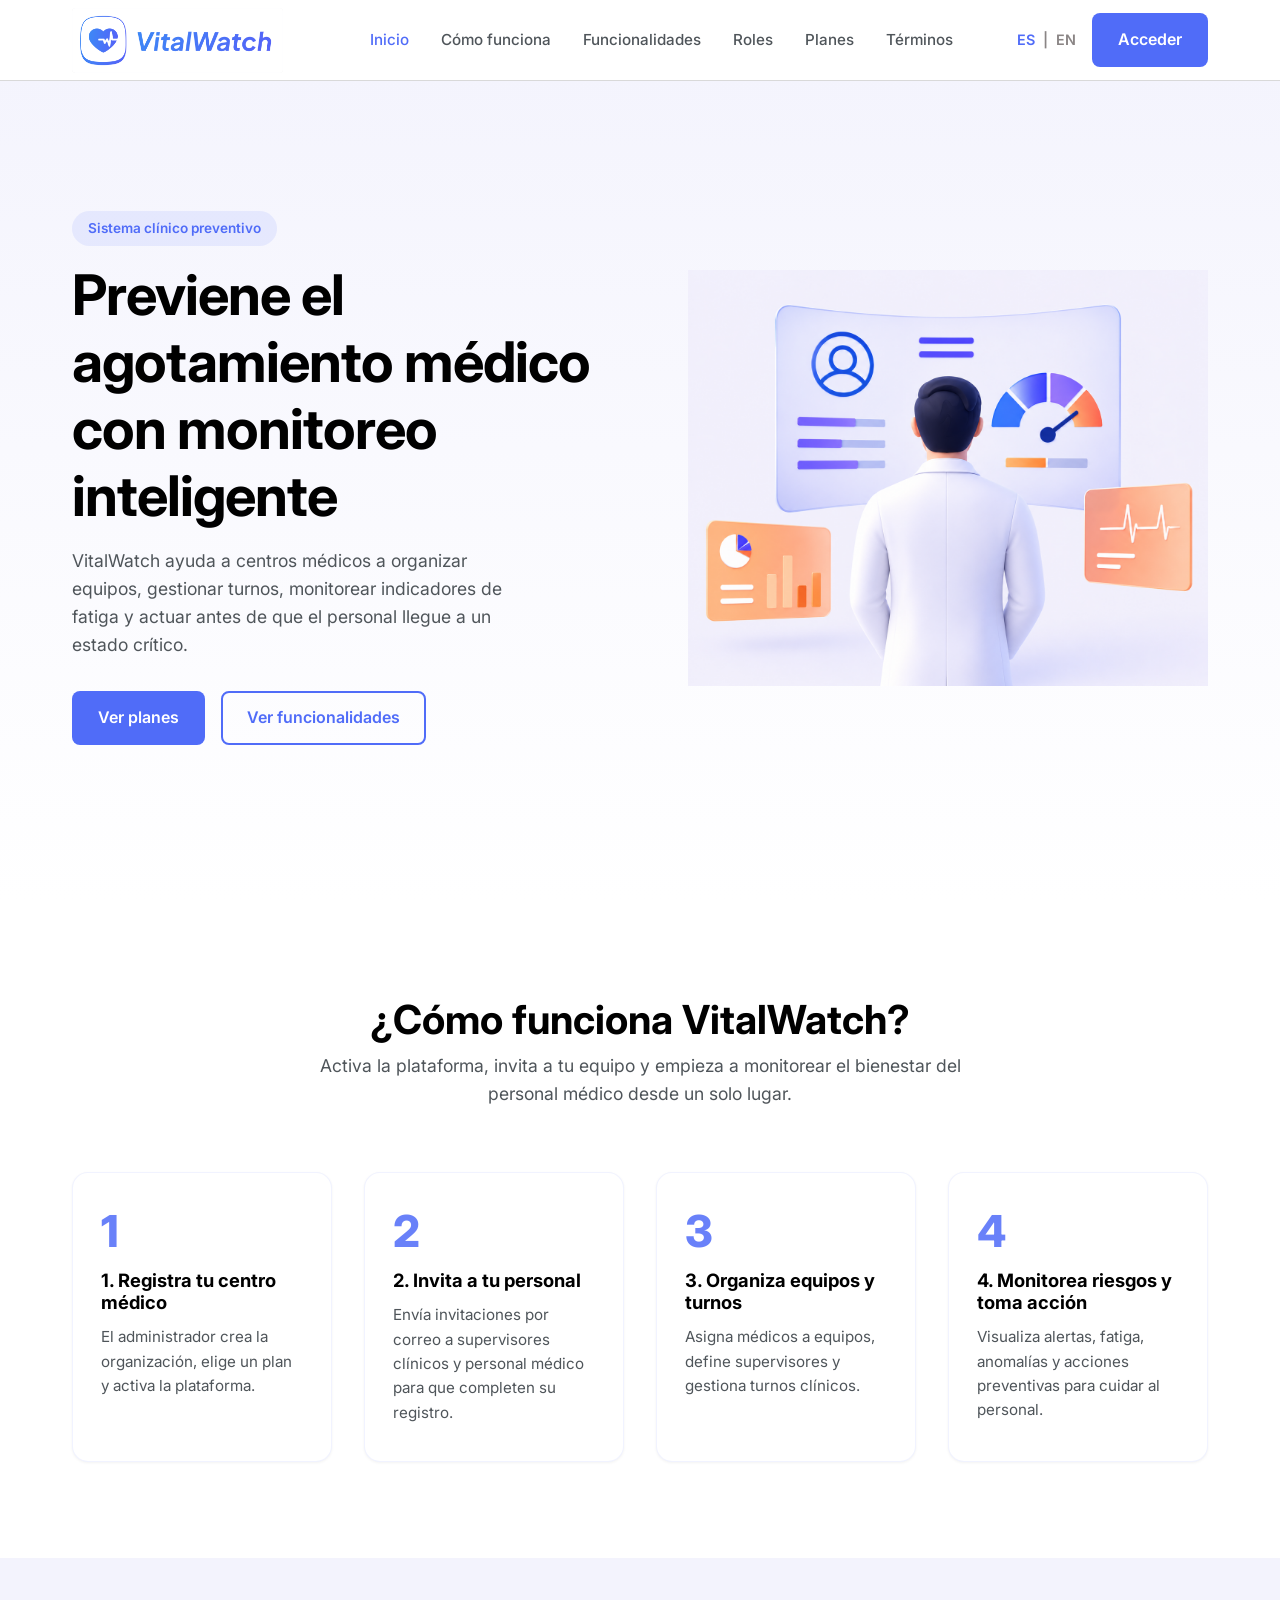
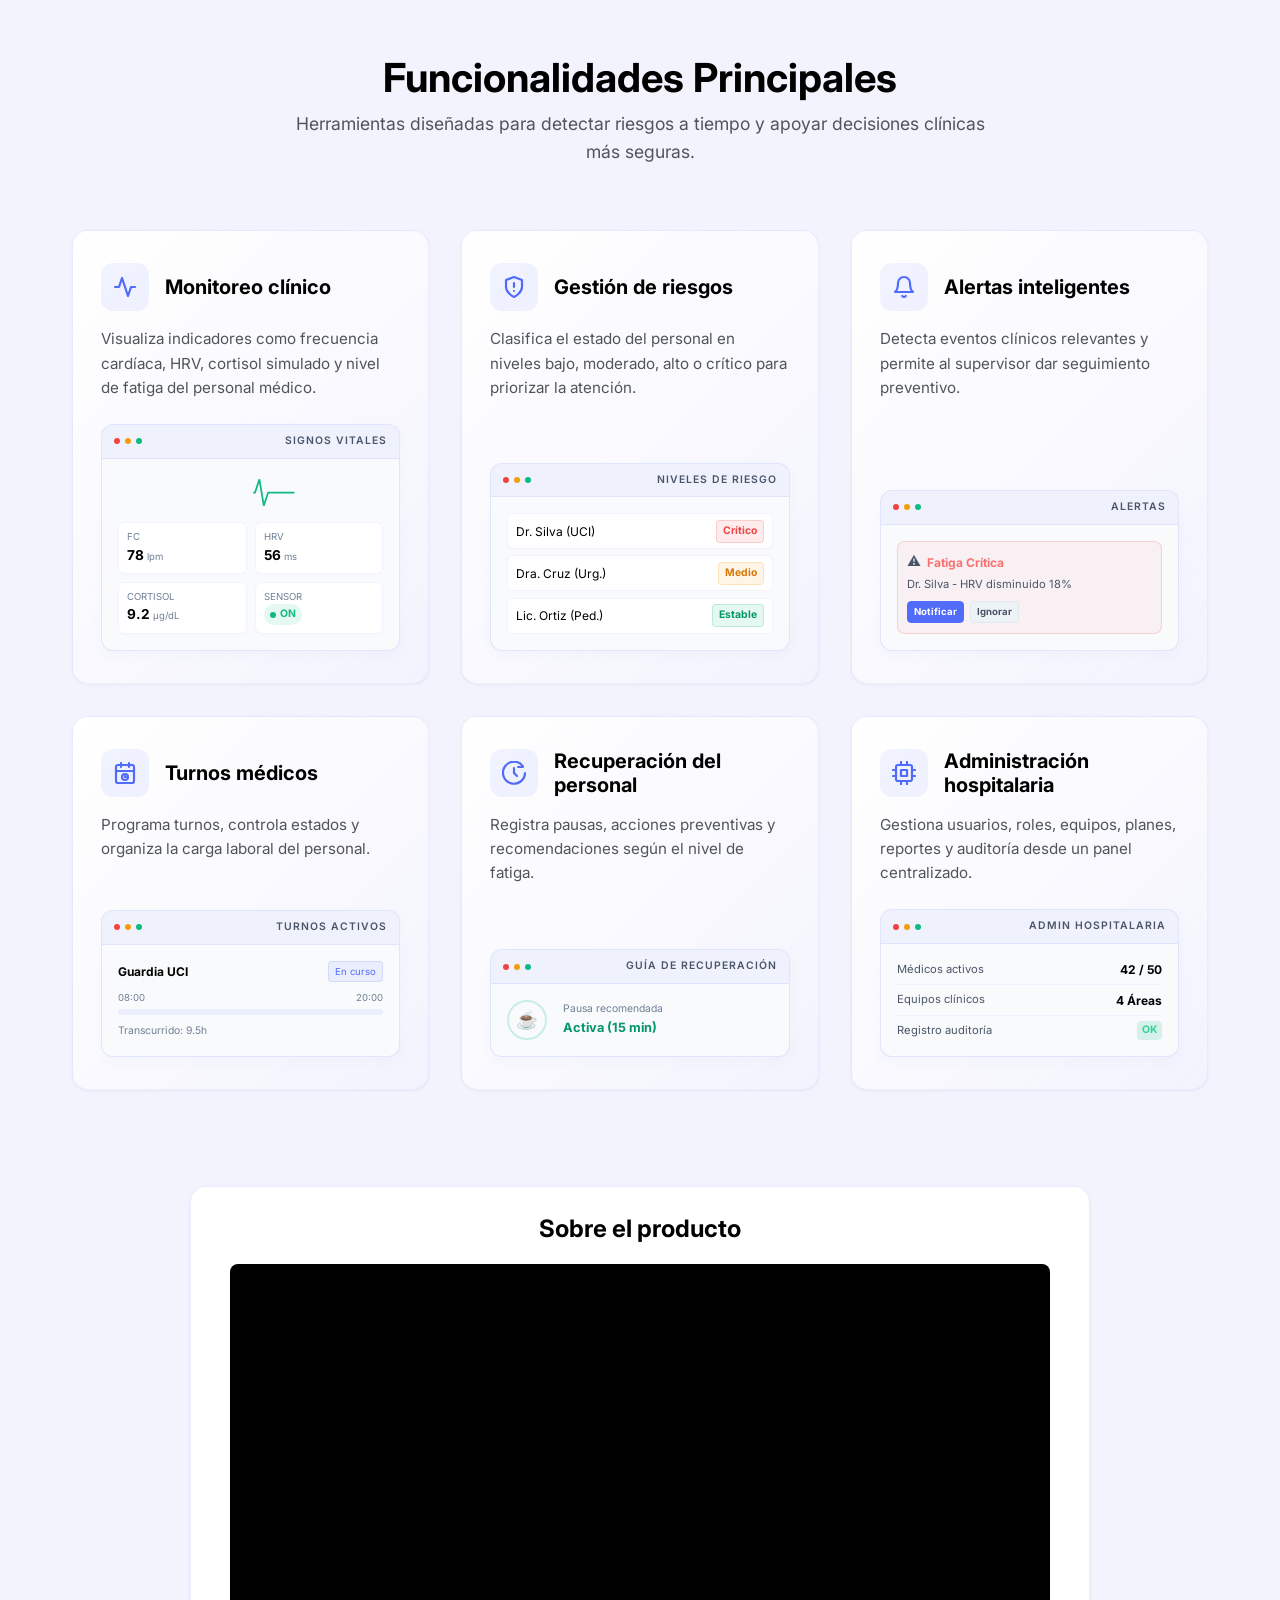
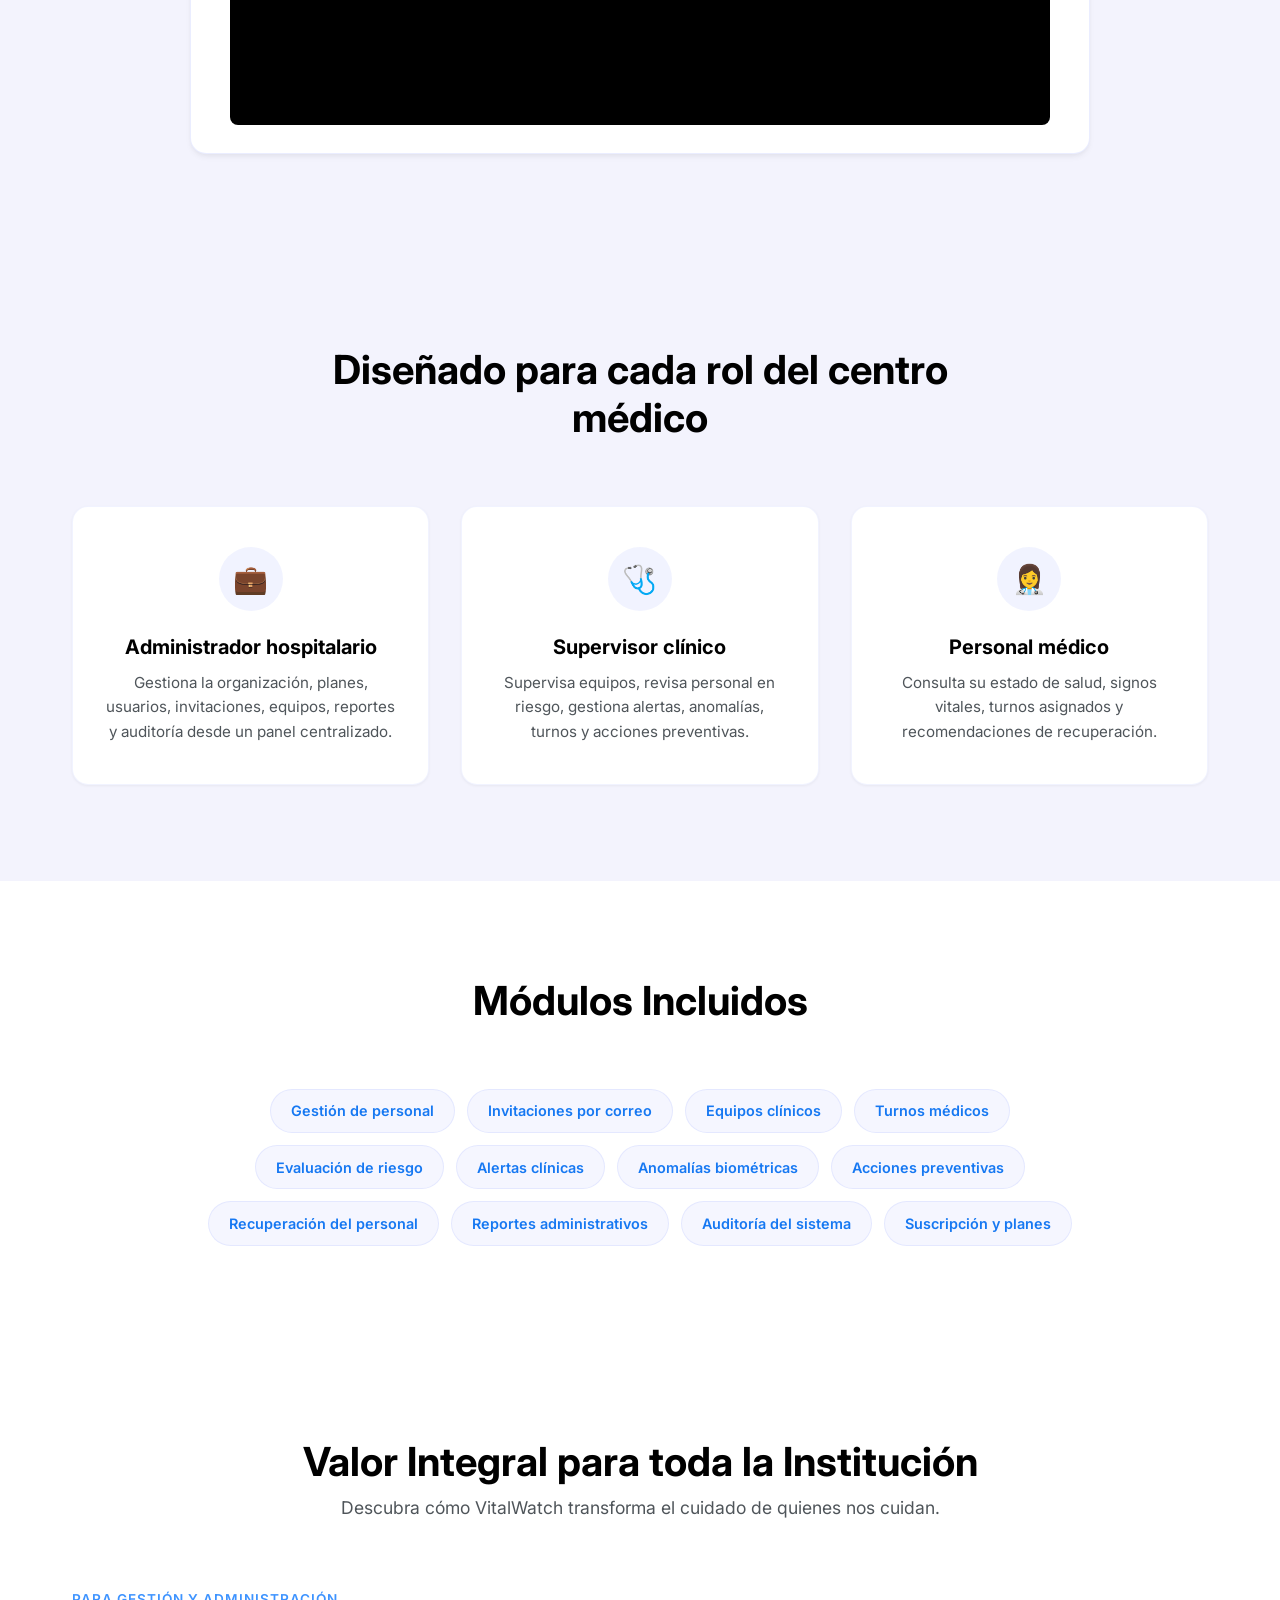
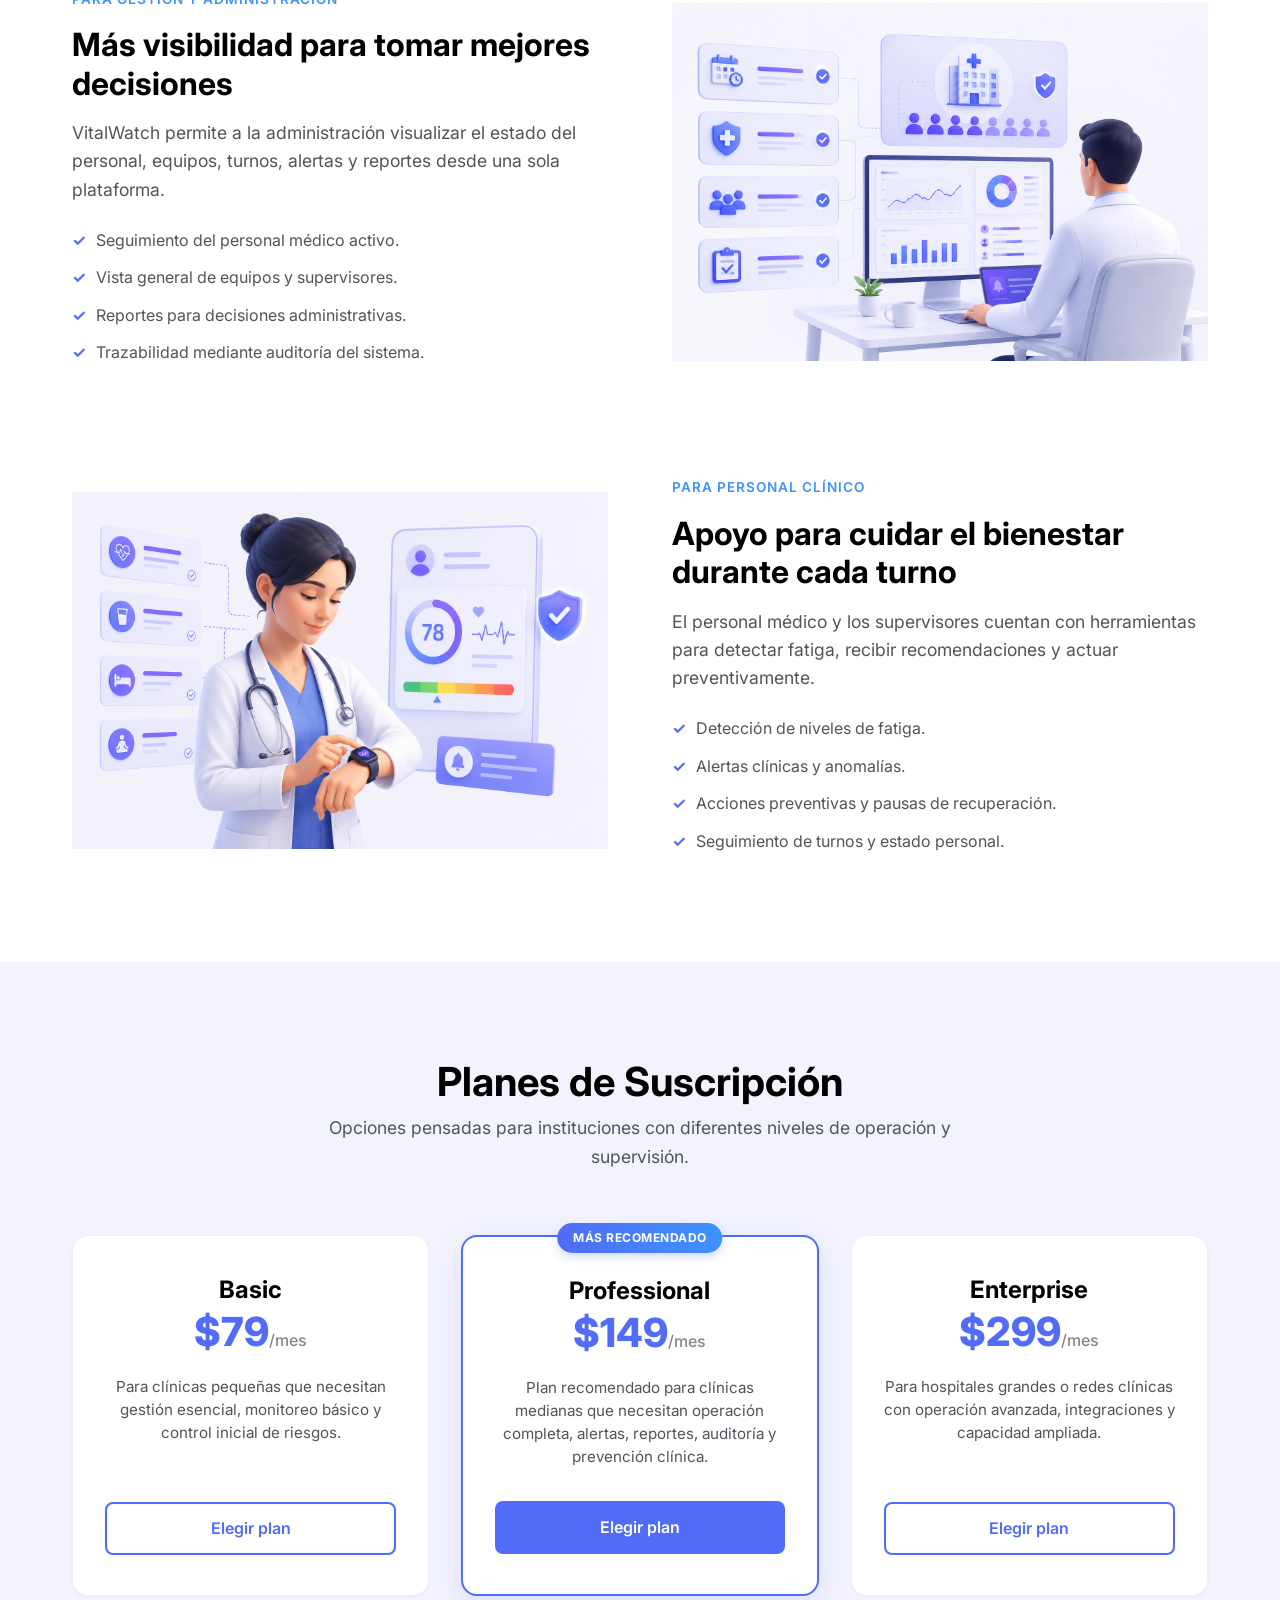
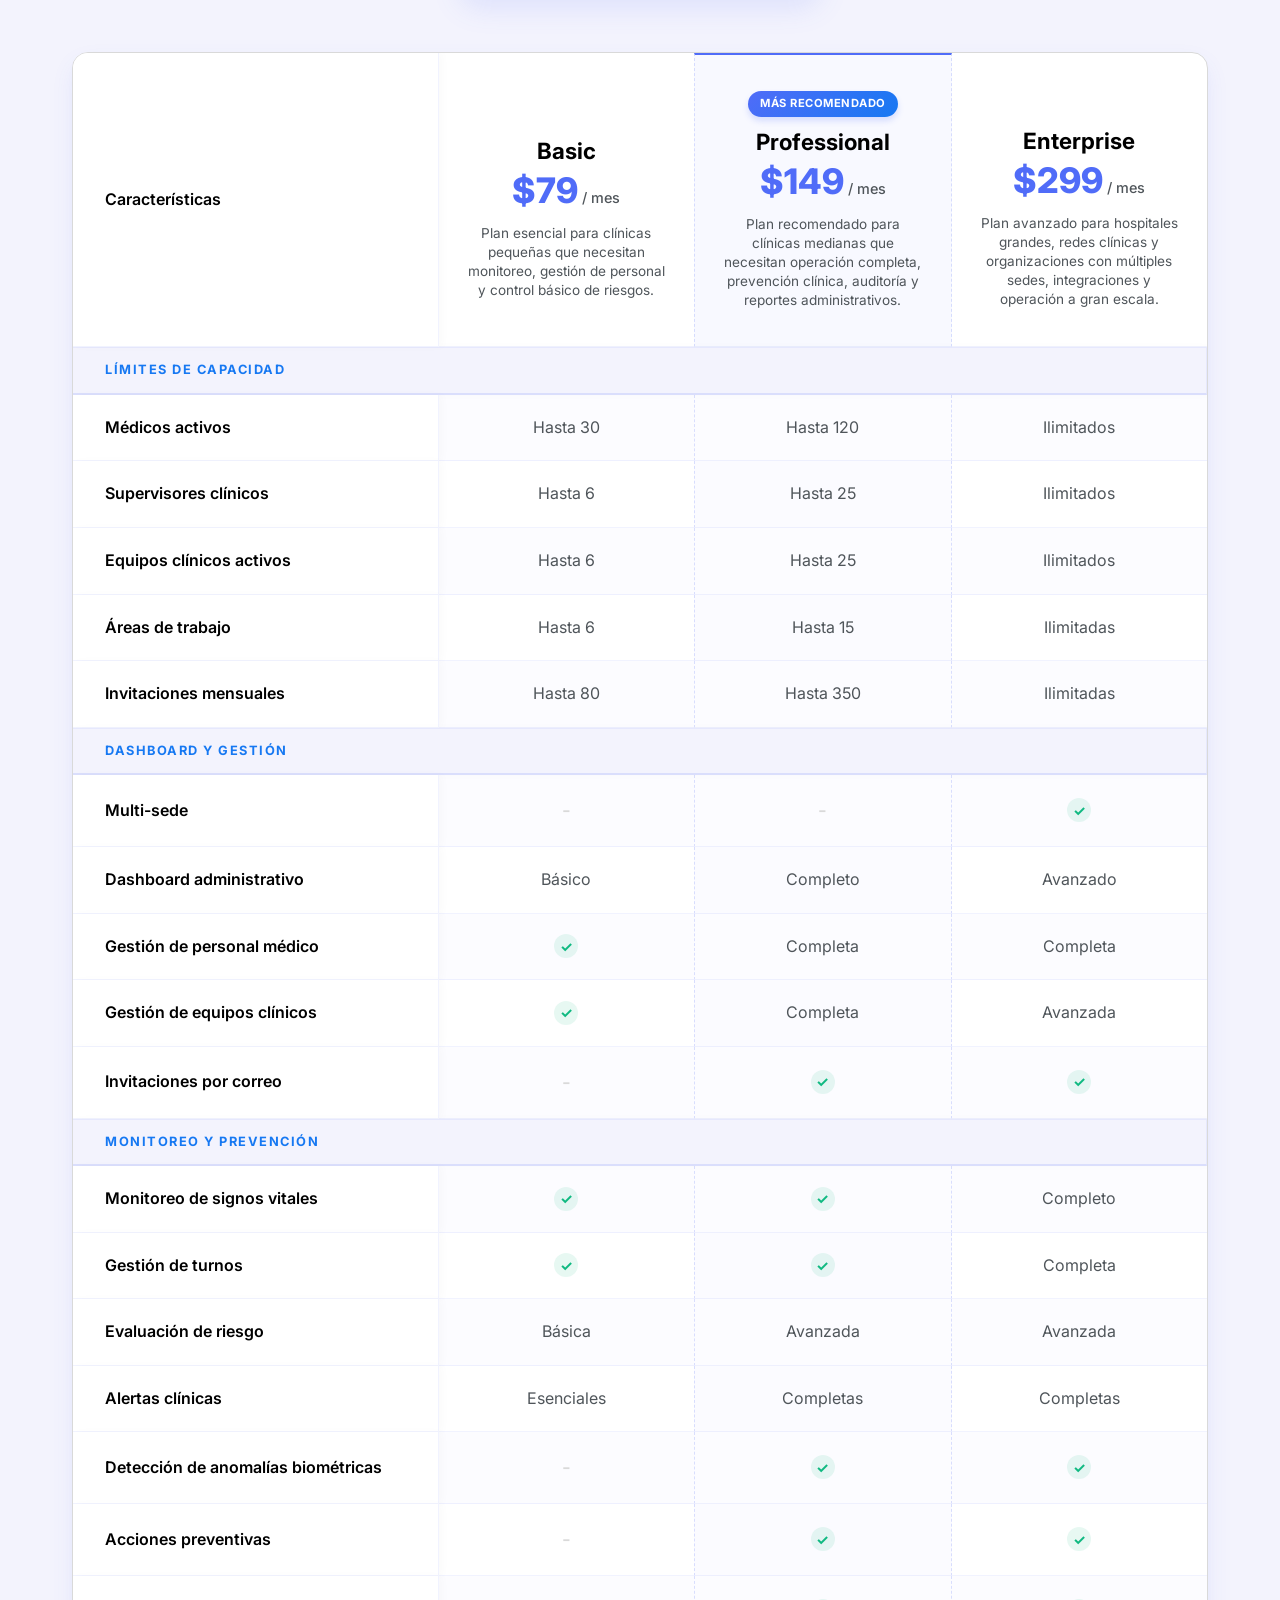
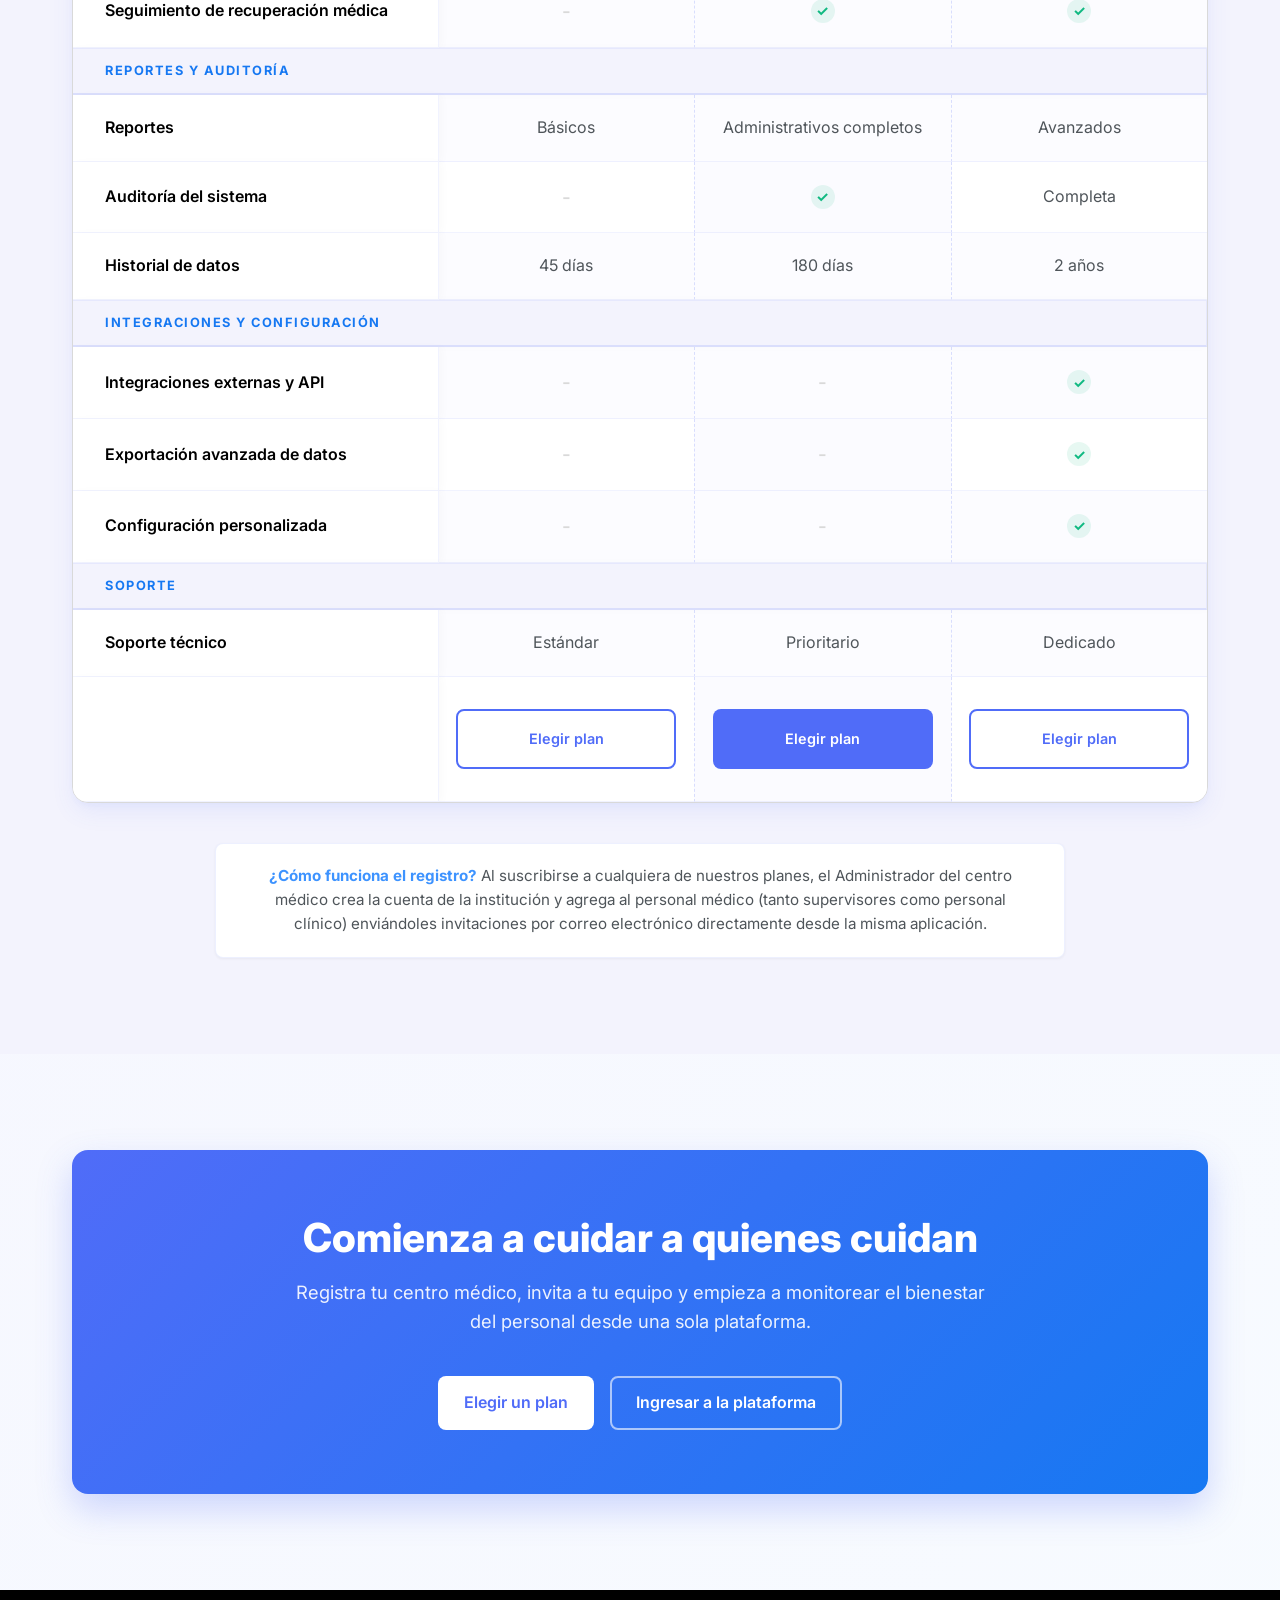
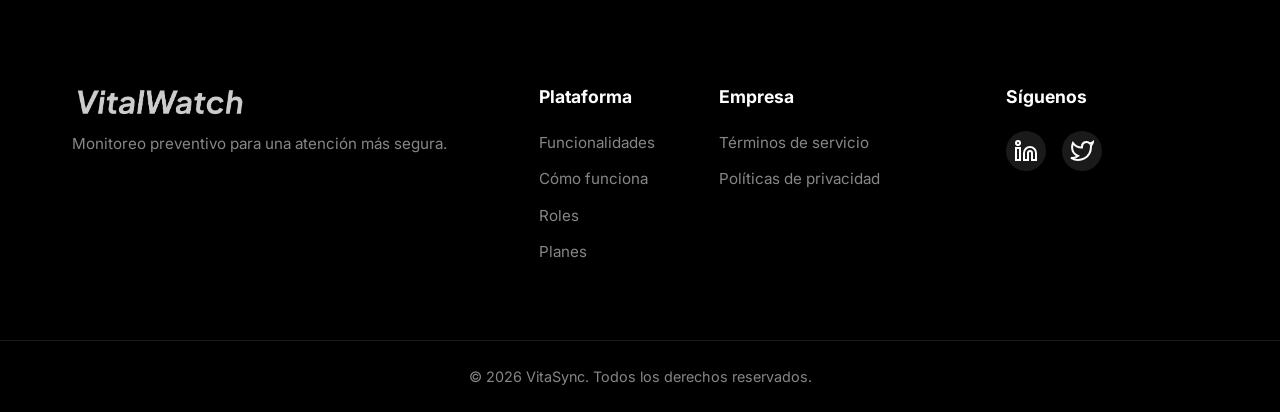
==== commit dc380dfb: "fix: about the product" ====
--- a/index.html
+++ b/index.html
@@ -420,6 +420,20 @@
                                 </div>
                             </div>
                         </div>
+                    </div>
+                </div>
+
+                <div class="about-product-video-card">
+                    <h3 class="about-product-video-title" data-i18n="features.aboutProduct.title">Sobre el producto</h3>
+                    <div class="about-product-video-wrapper">
+                        <iframe
+                            src="https://www.youtube.com/embed/nxZiQPpGg5M"
+                            title="About The Product"
+                            loading="lazy"
+                            allow="accelerometer; autoplay; clipboard-write; encrypted-media; gyroscope; picture-in-picture; web-share"
+                            referrerpolicy="strict-origin-when-cross-origin"
+                            allowfullscreen>
+                        </iframe>
                     </div>
                 </div>
             </div>
--- a/assets/css/styles.css
+++ b/assets/css/styles.css
@@ -573,6 +573,44 @@
     font-size: 0.95rem;
     margin-bottom: 1.5rem;
     flex-grow: 1;
+}
+
+.about-product-video-card {
+    width: 100%;
+    max-width: 900px;
+    margin: var(--space-2xl) auto 0;
+    padding: 1.75rem;
+    background: var(--bg-white);
+    border: 1px solid rgba(80, 108, 248, 0.12);
+    border-radius: var(--radius-lg);
+    box-shadow: var(--shadow-md);
+    text-align: center;
+}
+
+.about-product-video-title {
+    font-size: 1.5rem;
+    font-weight: 700;
+    margin-bottom: 1.25rem;
+    color: var(--neutral-900);
+}
+
+.about-product-video-wrapper {
+    position: relative;
+    width: 100%;
+    max-width: 820px;
+    aspect-ratio: 16 / 9;
+    margin: 0 auto;
+    overflow: hidden;
+    border-radius: var(--radius-md);
+    background: var(--neutral-900);
+}
+
+.about-product-video-wrapper iframe {
+    position: absolute;
+    inset: 0;
+    width: 100%;
+    height: 100%;
+    border: 0;
 }
 
 /* Mockup Container */
@@ -1476,6 +1514,7 @@
         padding: 2rem;
         transition: var(--transition);
         box-shadow: 0 10px 15px -3px rgba(0, 0, 0, 0.1);
+        overflow-y: auto;
     }
 
     .nav-menu.active {
@@ -1507,6 +1546,12 @@
 
     .mobile-toggle {
         display: block;
+        transition: transform 0.3s ease, color 0.3s ease;
+    }
+
+    .mobile-toggle.active {
+        color: var(--primary-500);
+        transform: rotate(90deg);
     }
 
     .logo-img {
@@ -2189,4 +2234,13 @@
         align-items: stretch;
         gap: var(--space-sm);
     }
-}
+
+    .comparison-table th:first-child,
+    .comparison-table td:first-child {
+        position: static !important;
+        left: auto !important;
+        z-index: auto !important;
+        border-right: none !important;
+        box-shadow: none !important;
+    }
+}
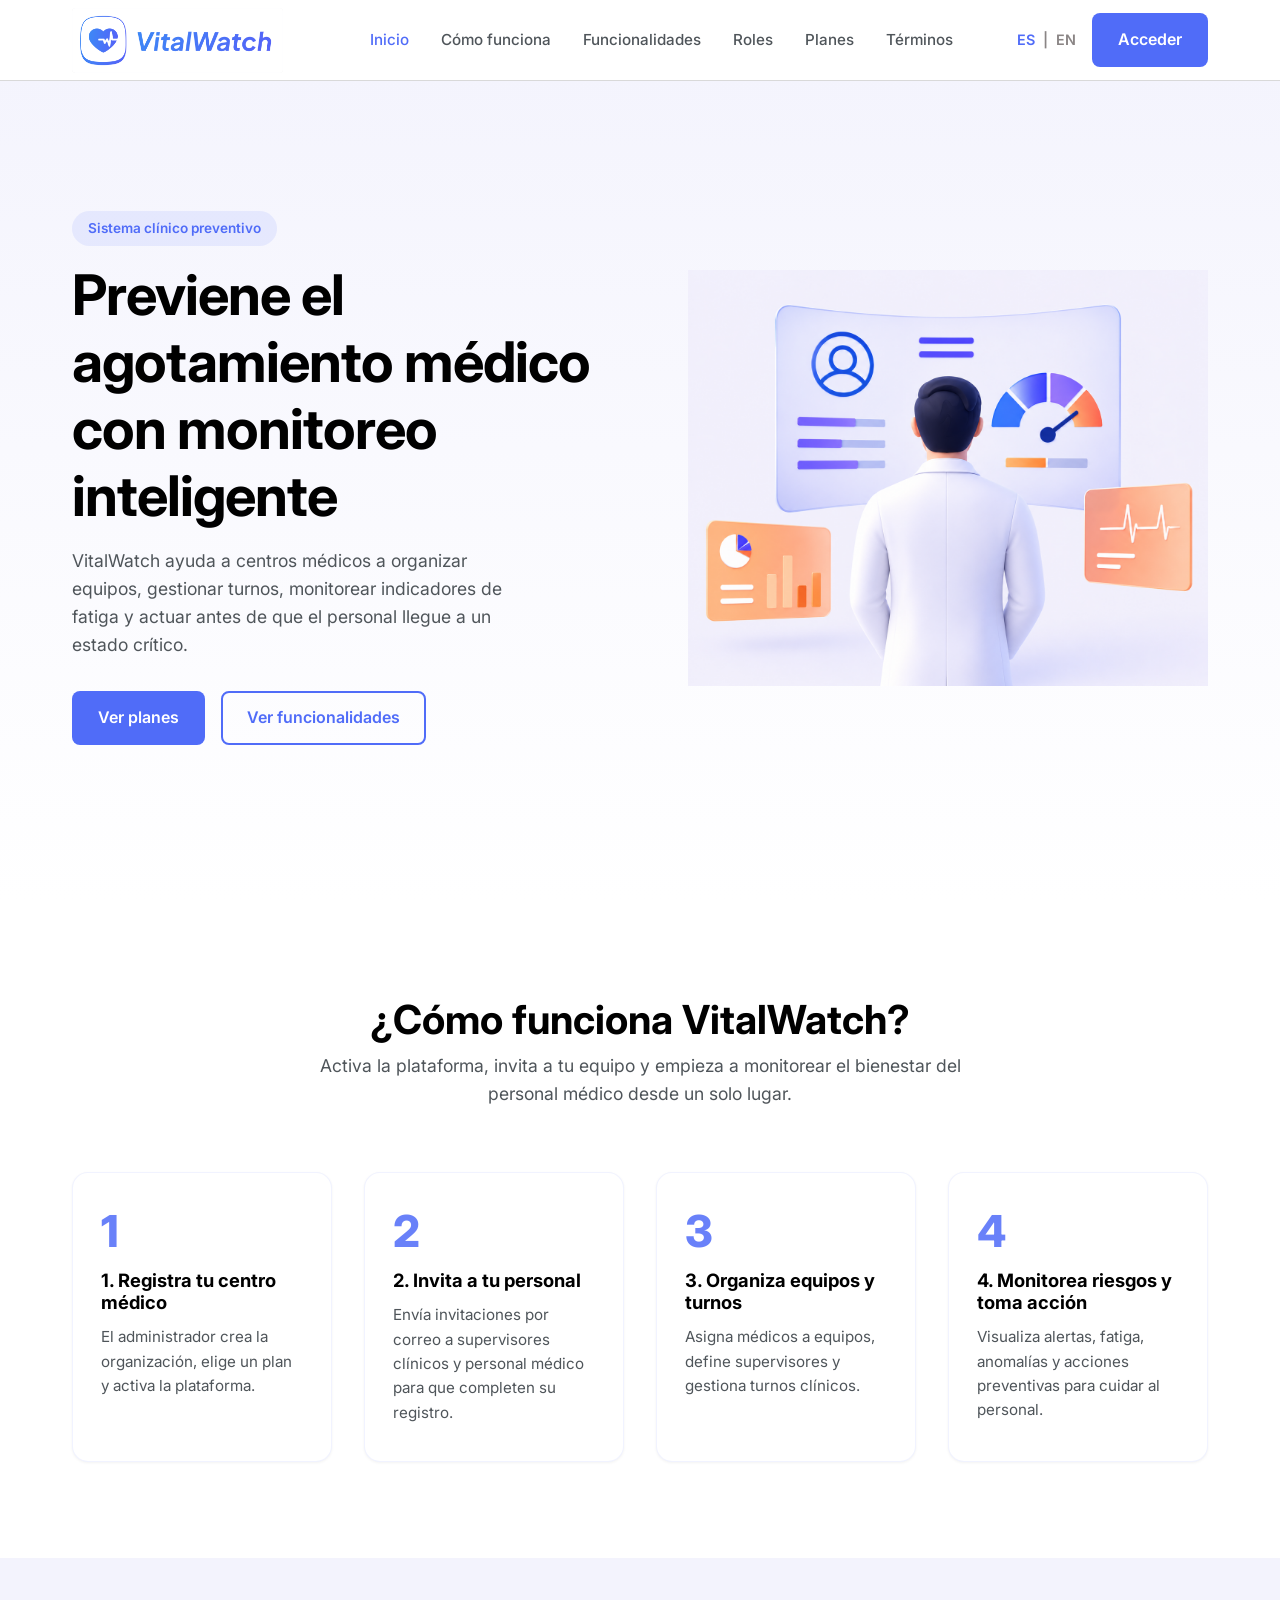
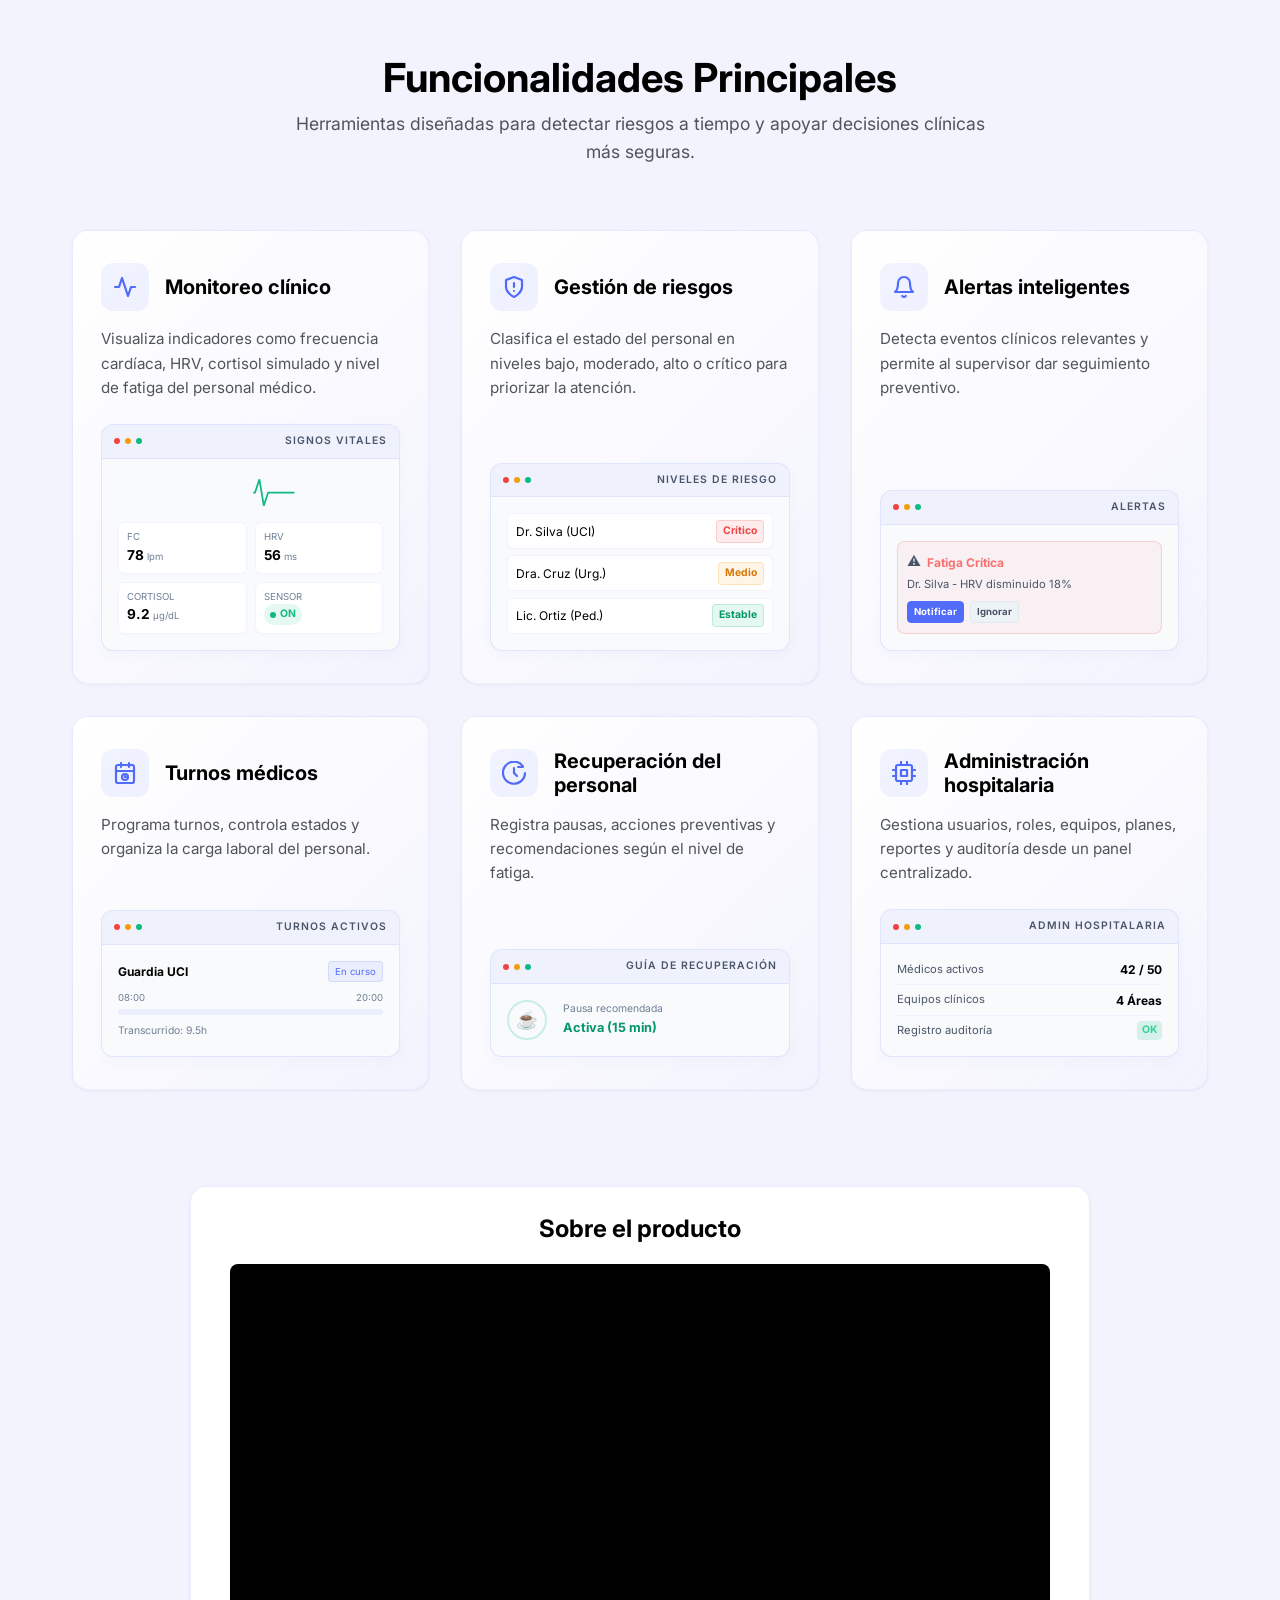
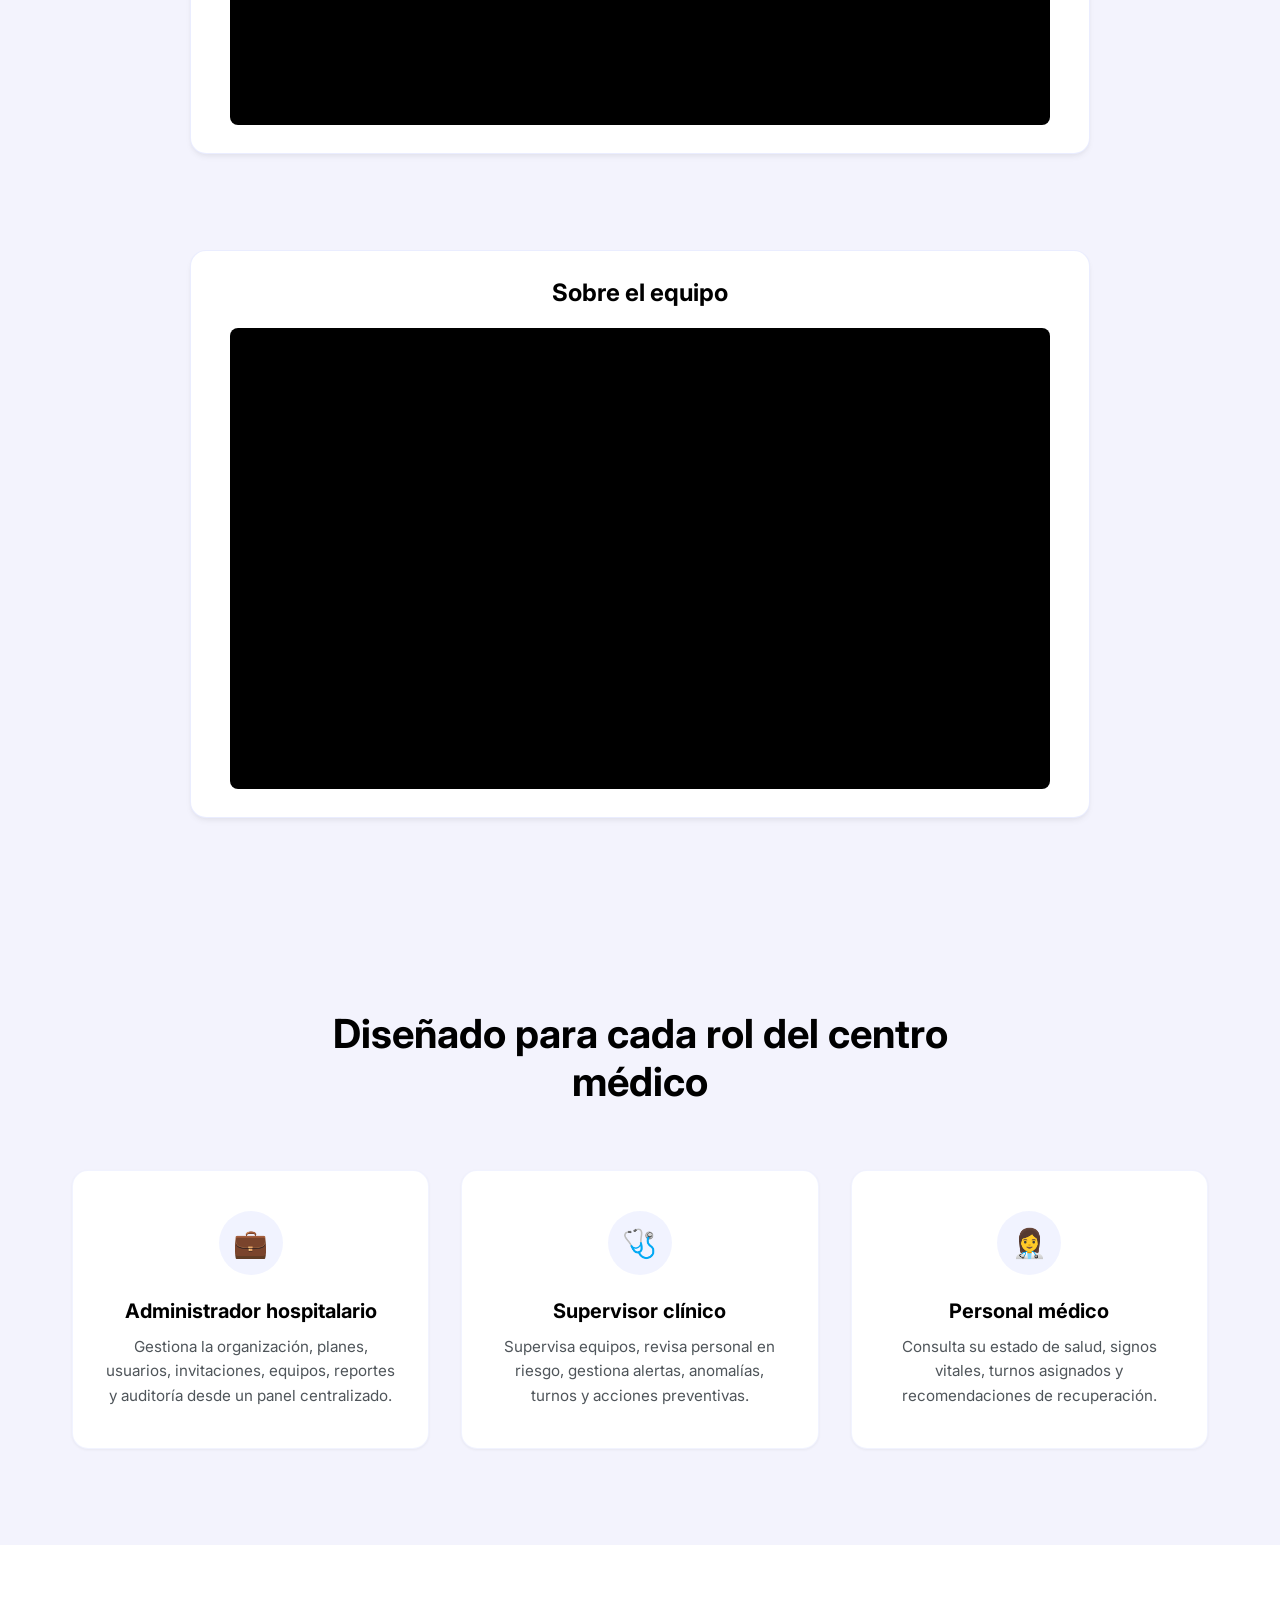
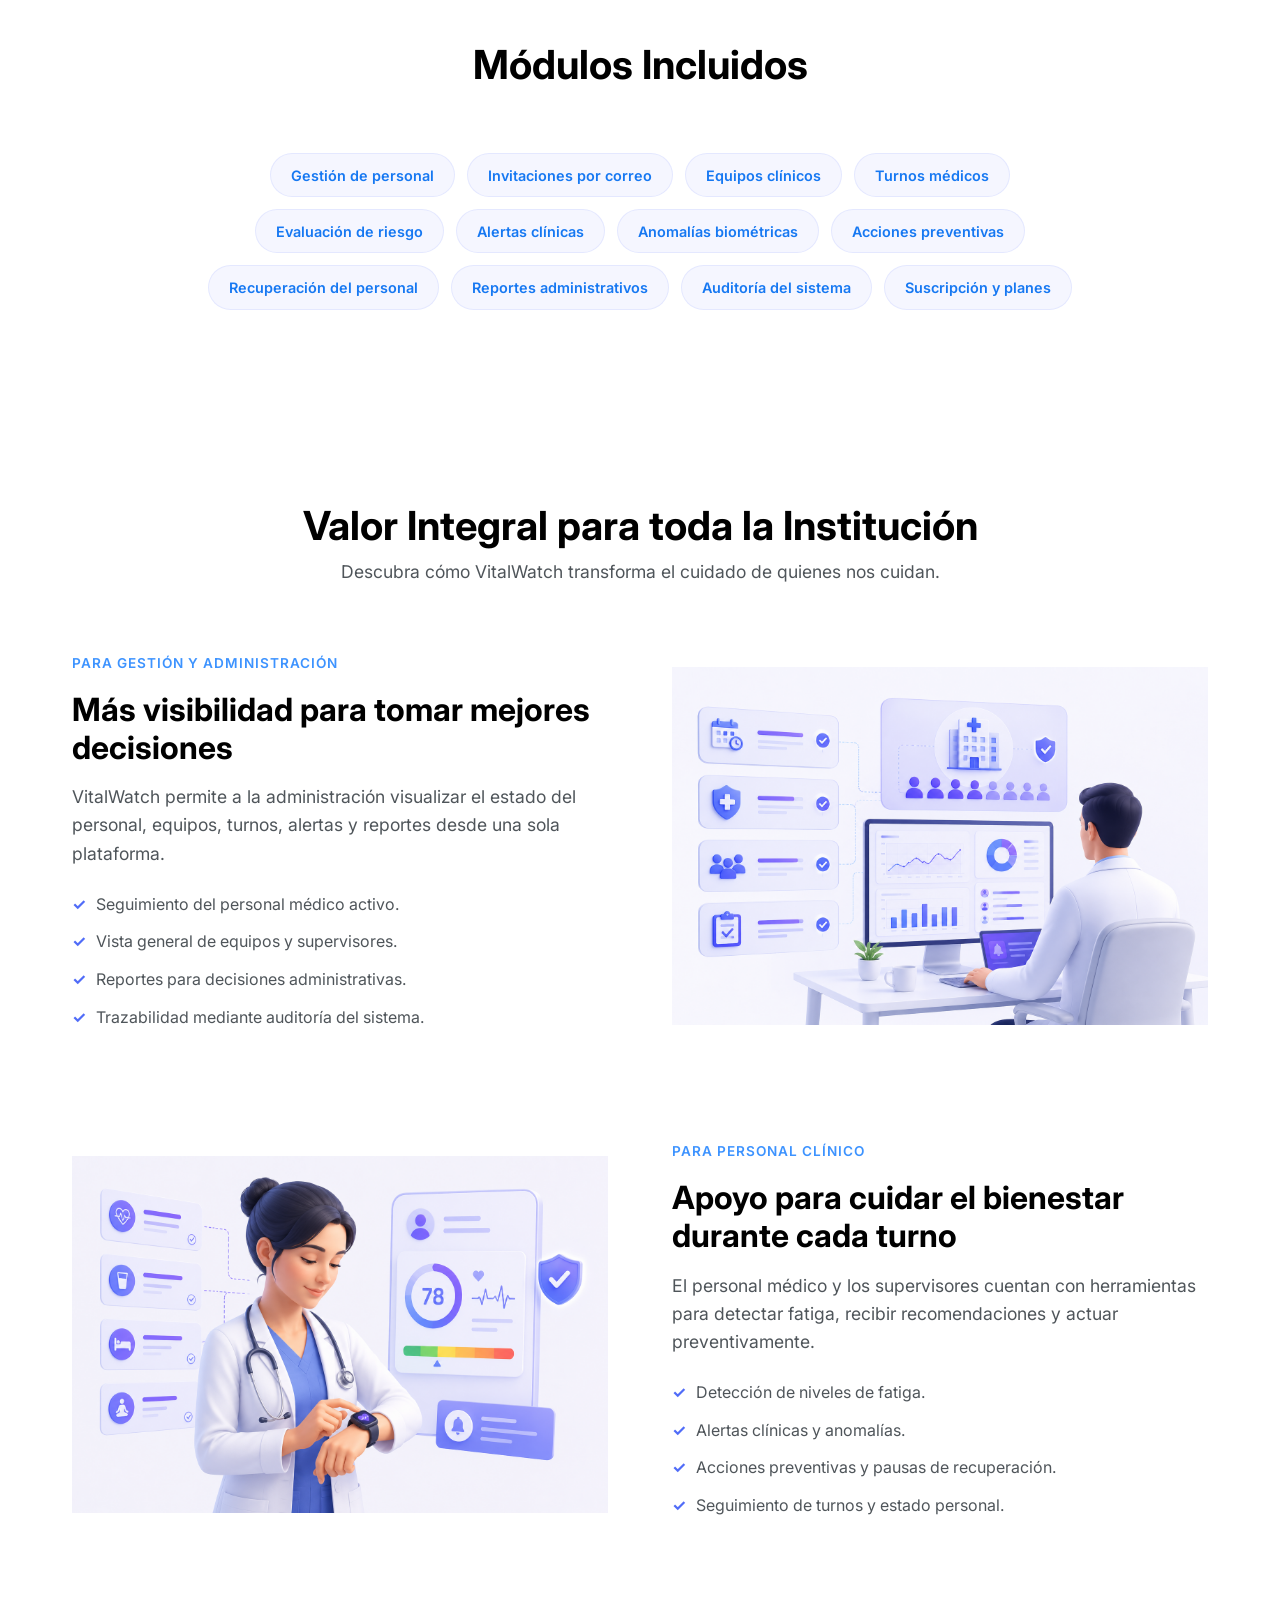
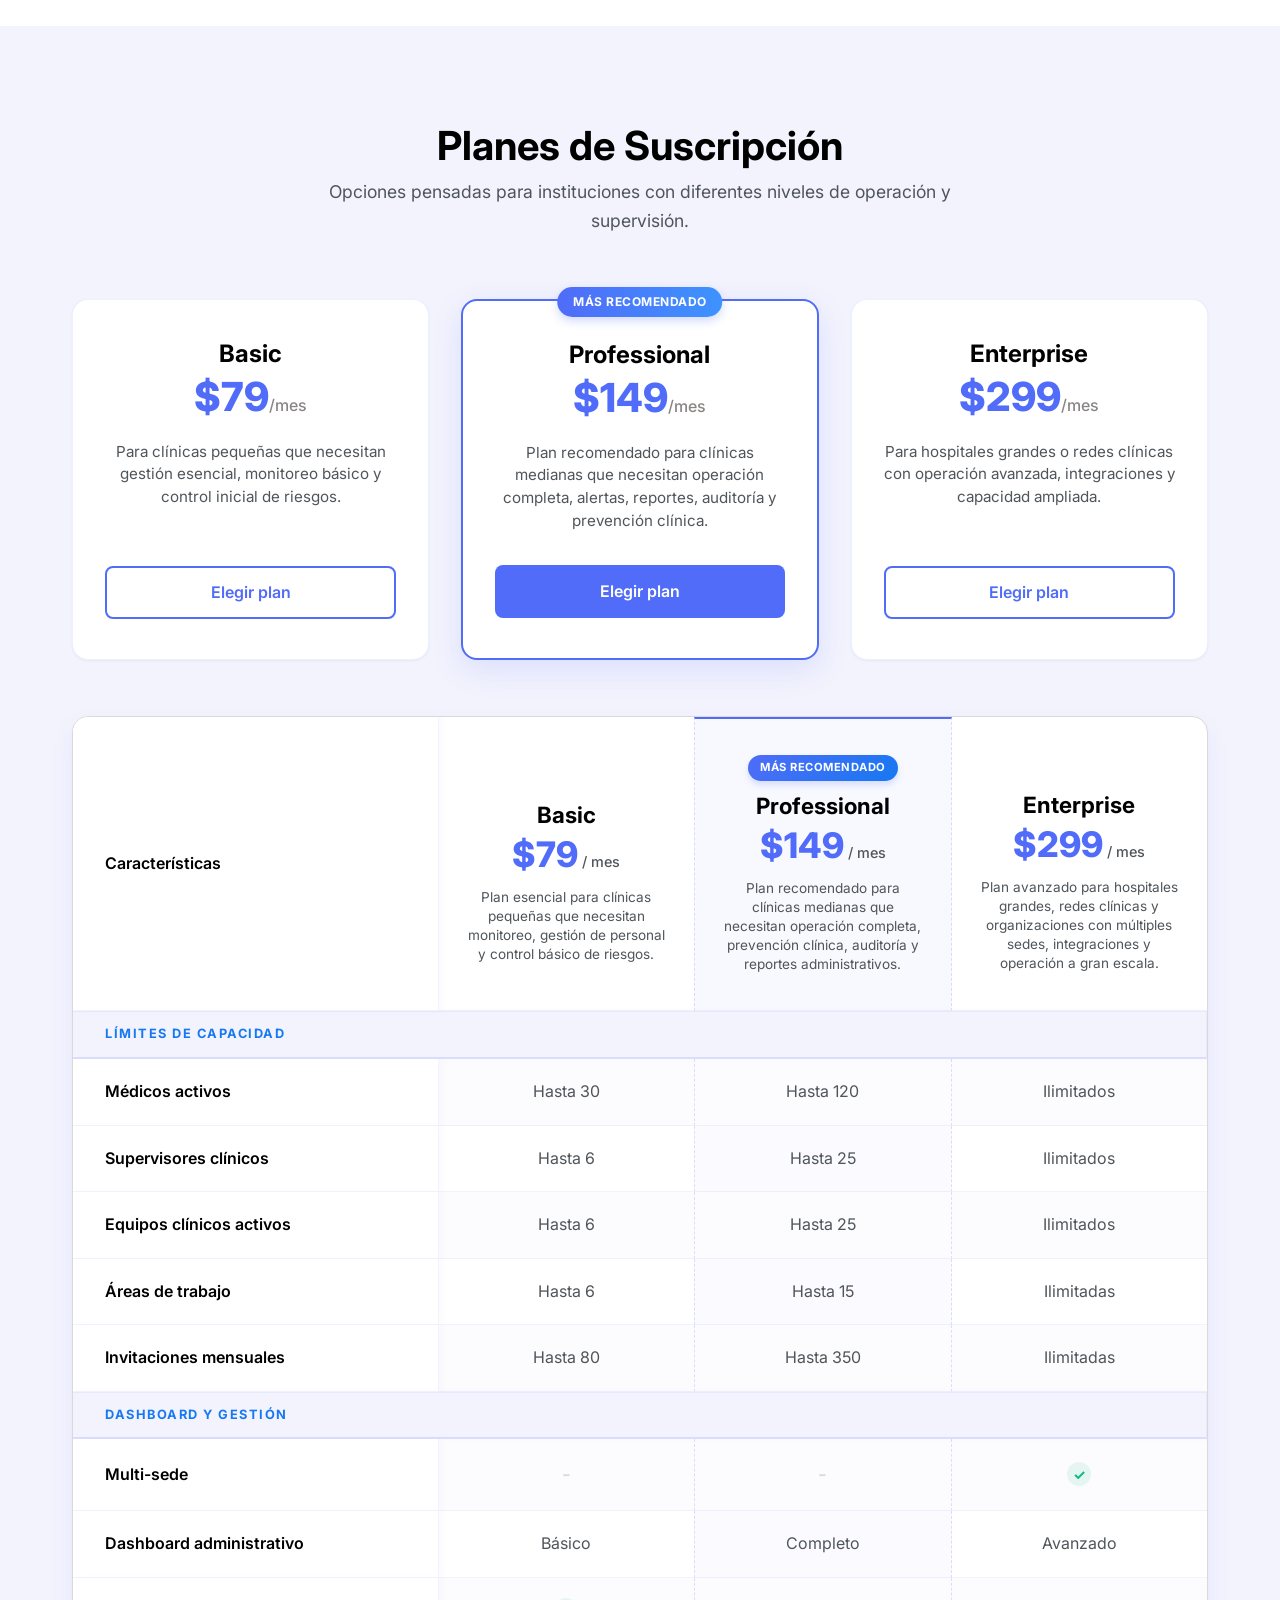
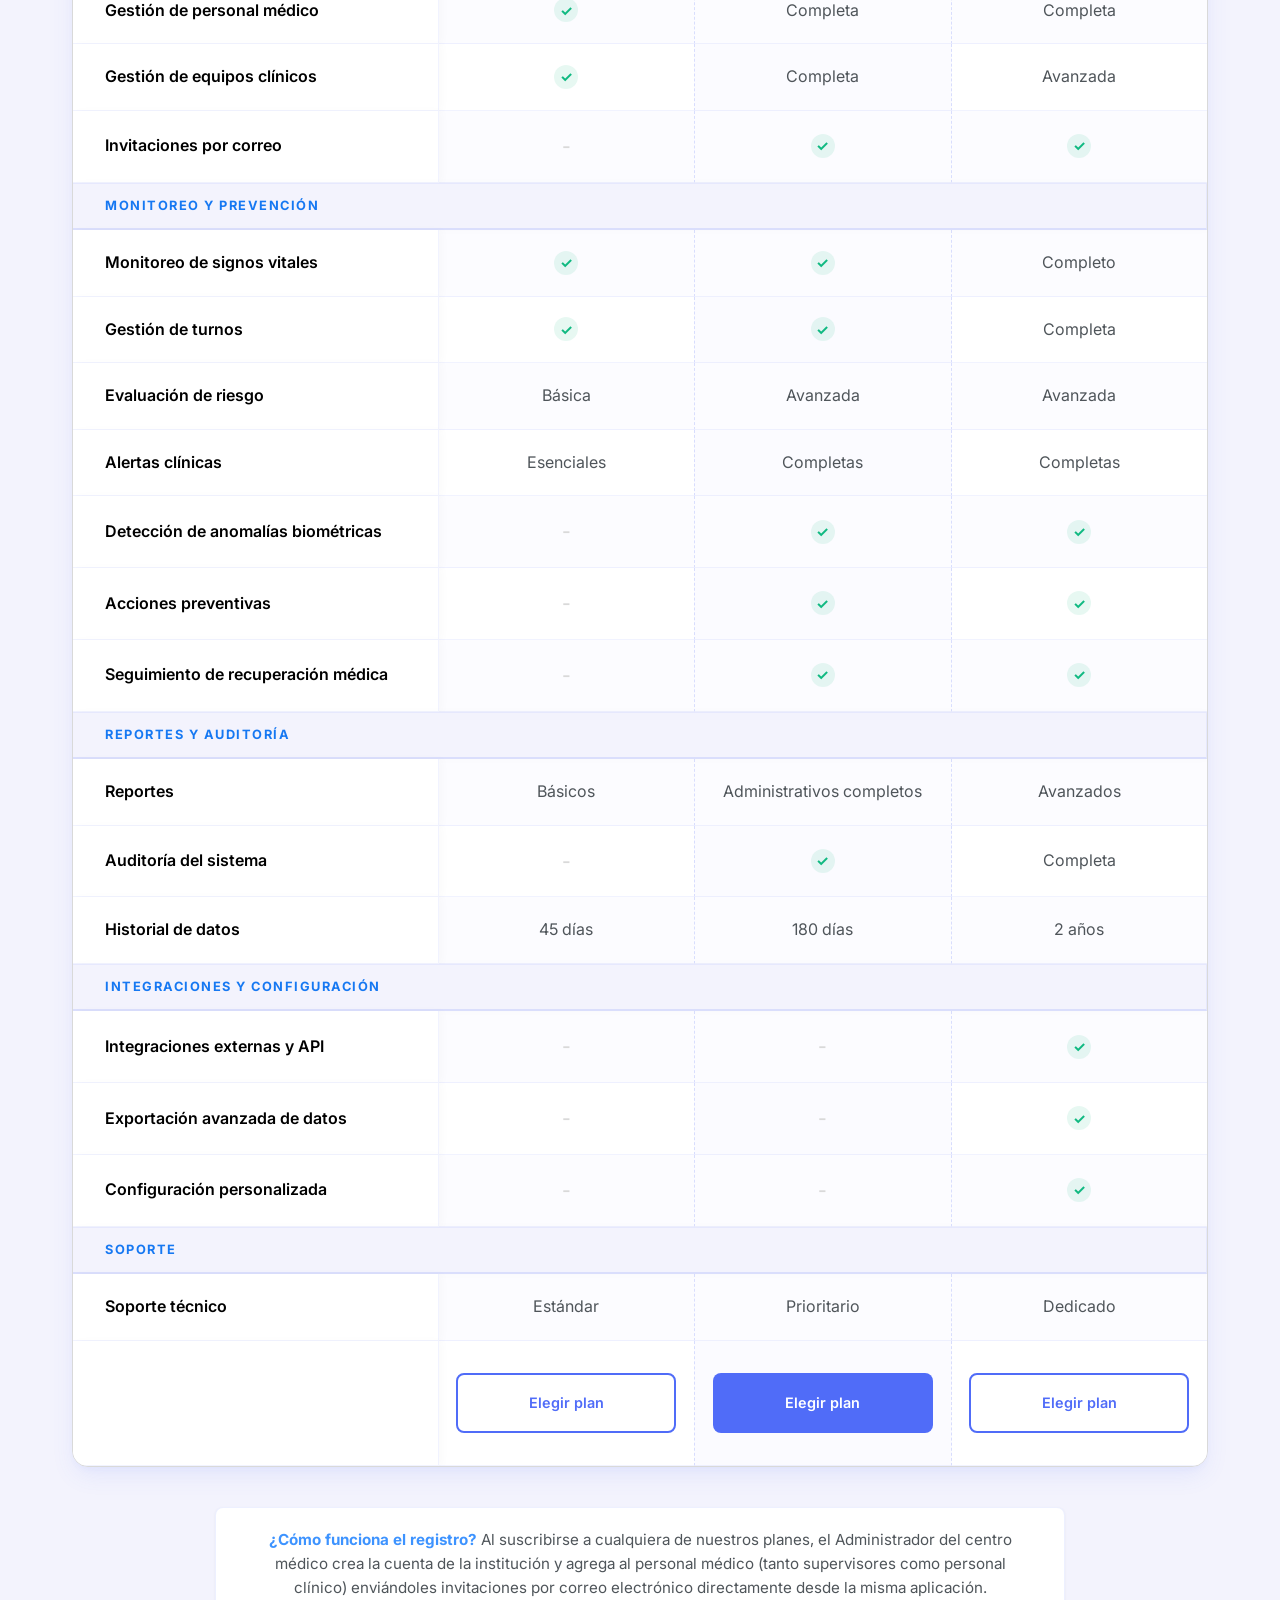
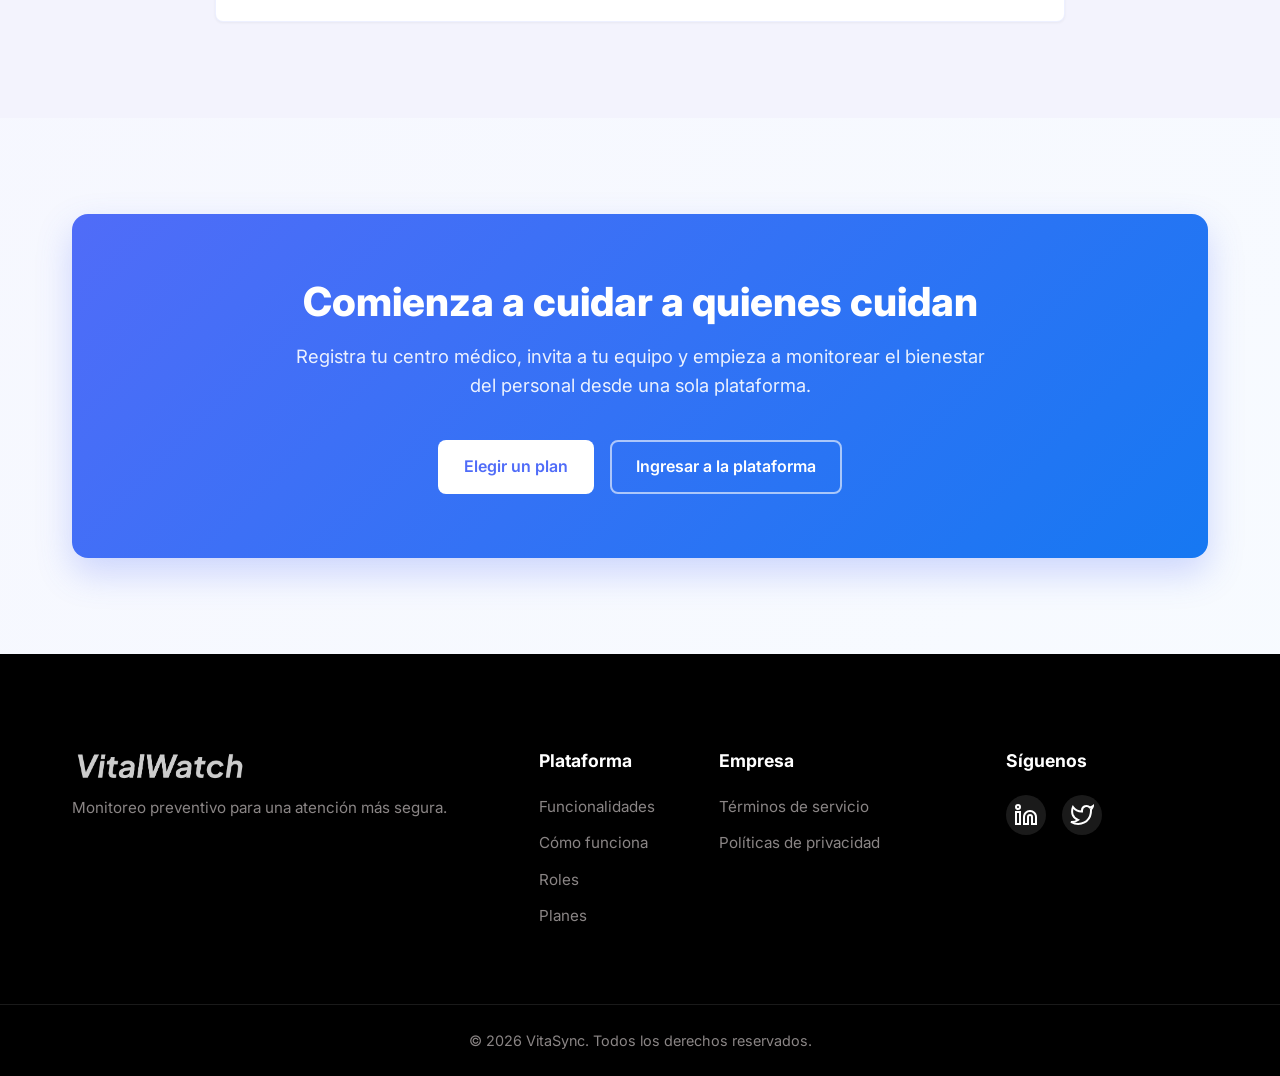
==== commit 3857ca44: "fix: about the team" ====
--- a/index.html
+++ b/index.html
@@ -429,6 +429,20 @@
                         <iframe
                             src="https://www.youtube.com/embed/nxZiQPpGg5M"
                             title="About The Product"
+                            loading="lazy"
+                            allow="accelerometer; autoplay; clipboard-write; encrypted-media; gyroscope; picture-in-picture; web-share"
+                            referrerpolicy="strict-origin-when-cross-origin"
+                            allowfullscreen>
+                        </iframe>
+                    </div>
+                </div>
+
+                <div class="about-product-video-card">
+                    <h3 class="about-product-video-title" data-i18n="features.aboutTeam.title">Sobre el equipo</h3>
+                    <div class="about-product-video-wrapper">
+                        <iframe
+                            src="pendiente"
+                            title="About The Team"
                             loading="lazy"
                             allow="accelerometer; autoplay; clipboard-write; encrypted-media; gyroscope; picture-in-picture; web-share"
                             referrerpolicy="strict-origin-when-cross-origin"
